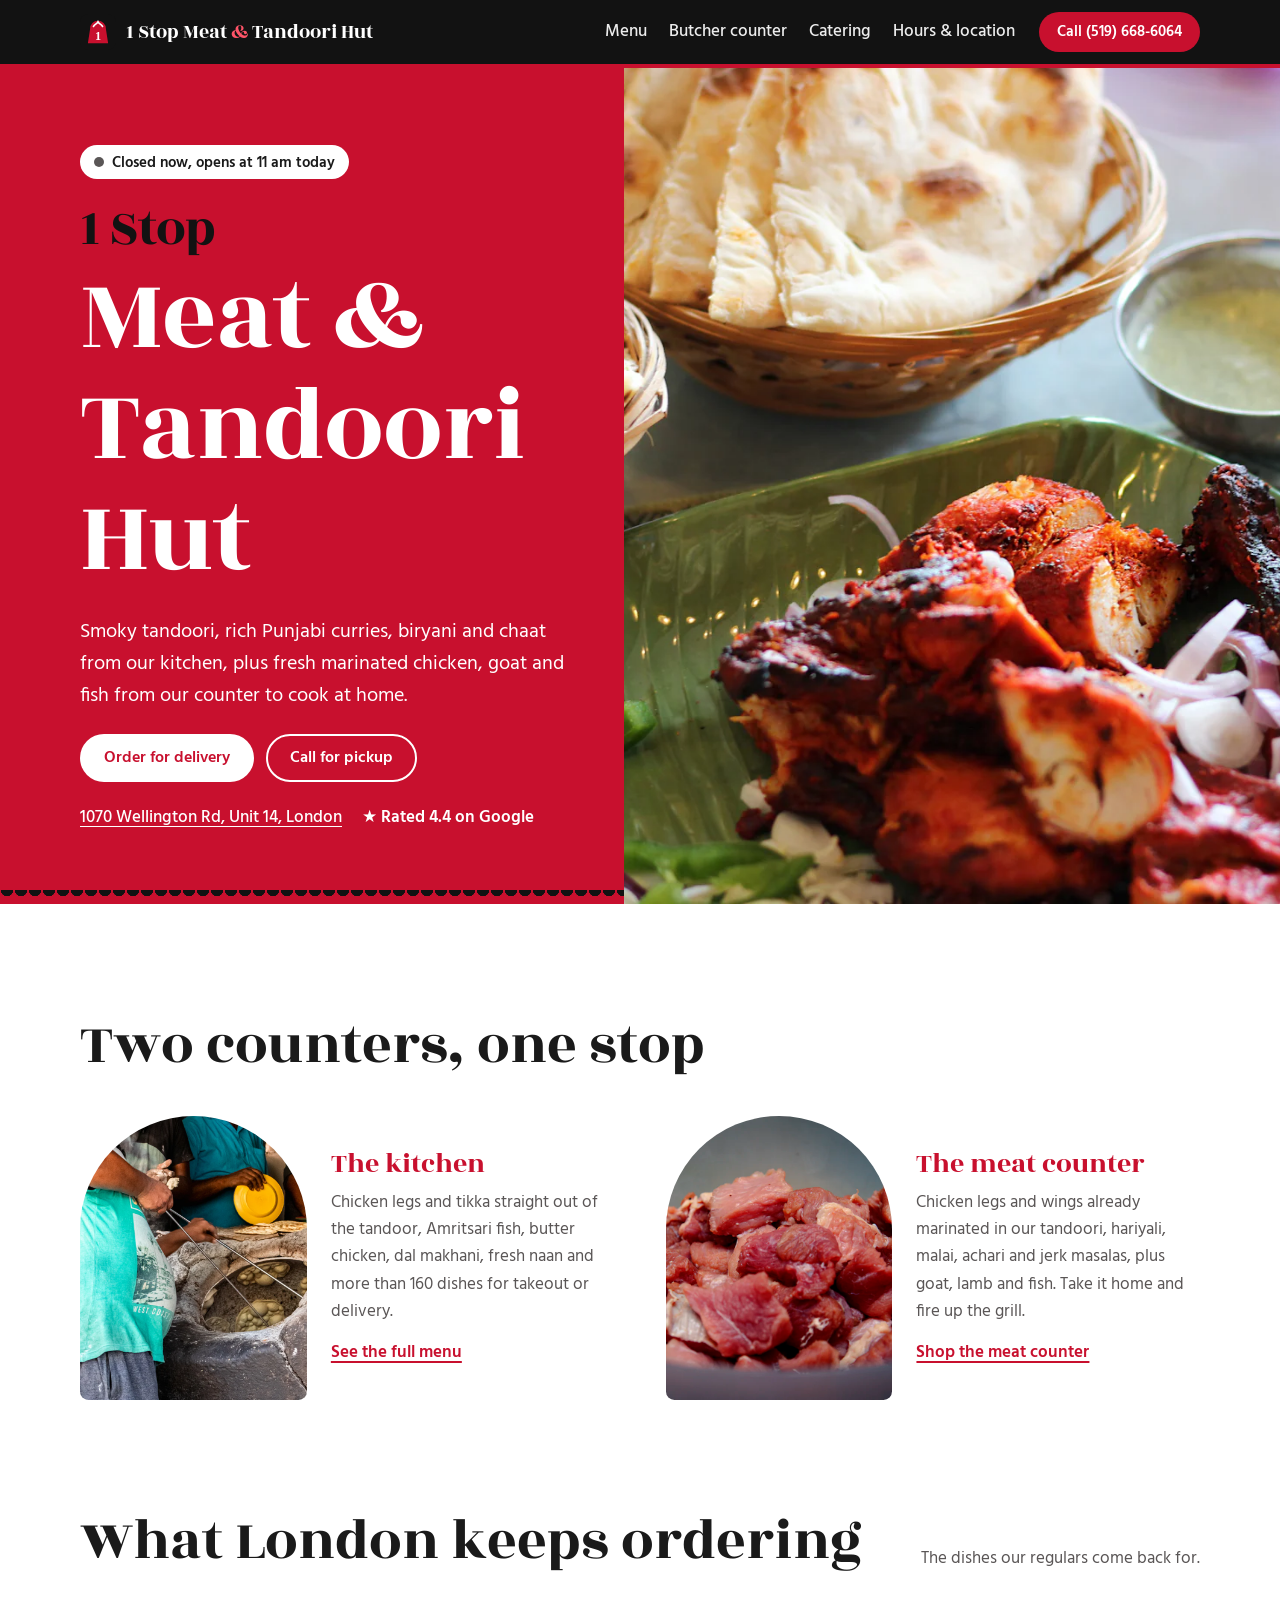
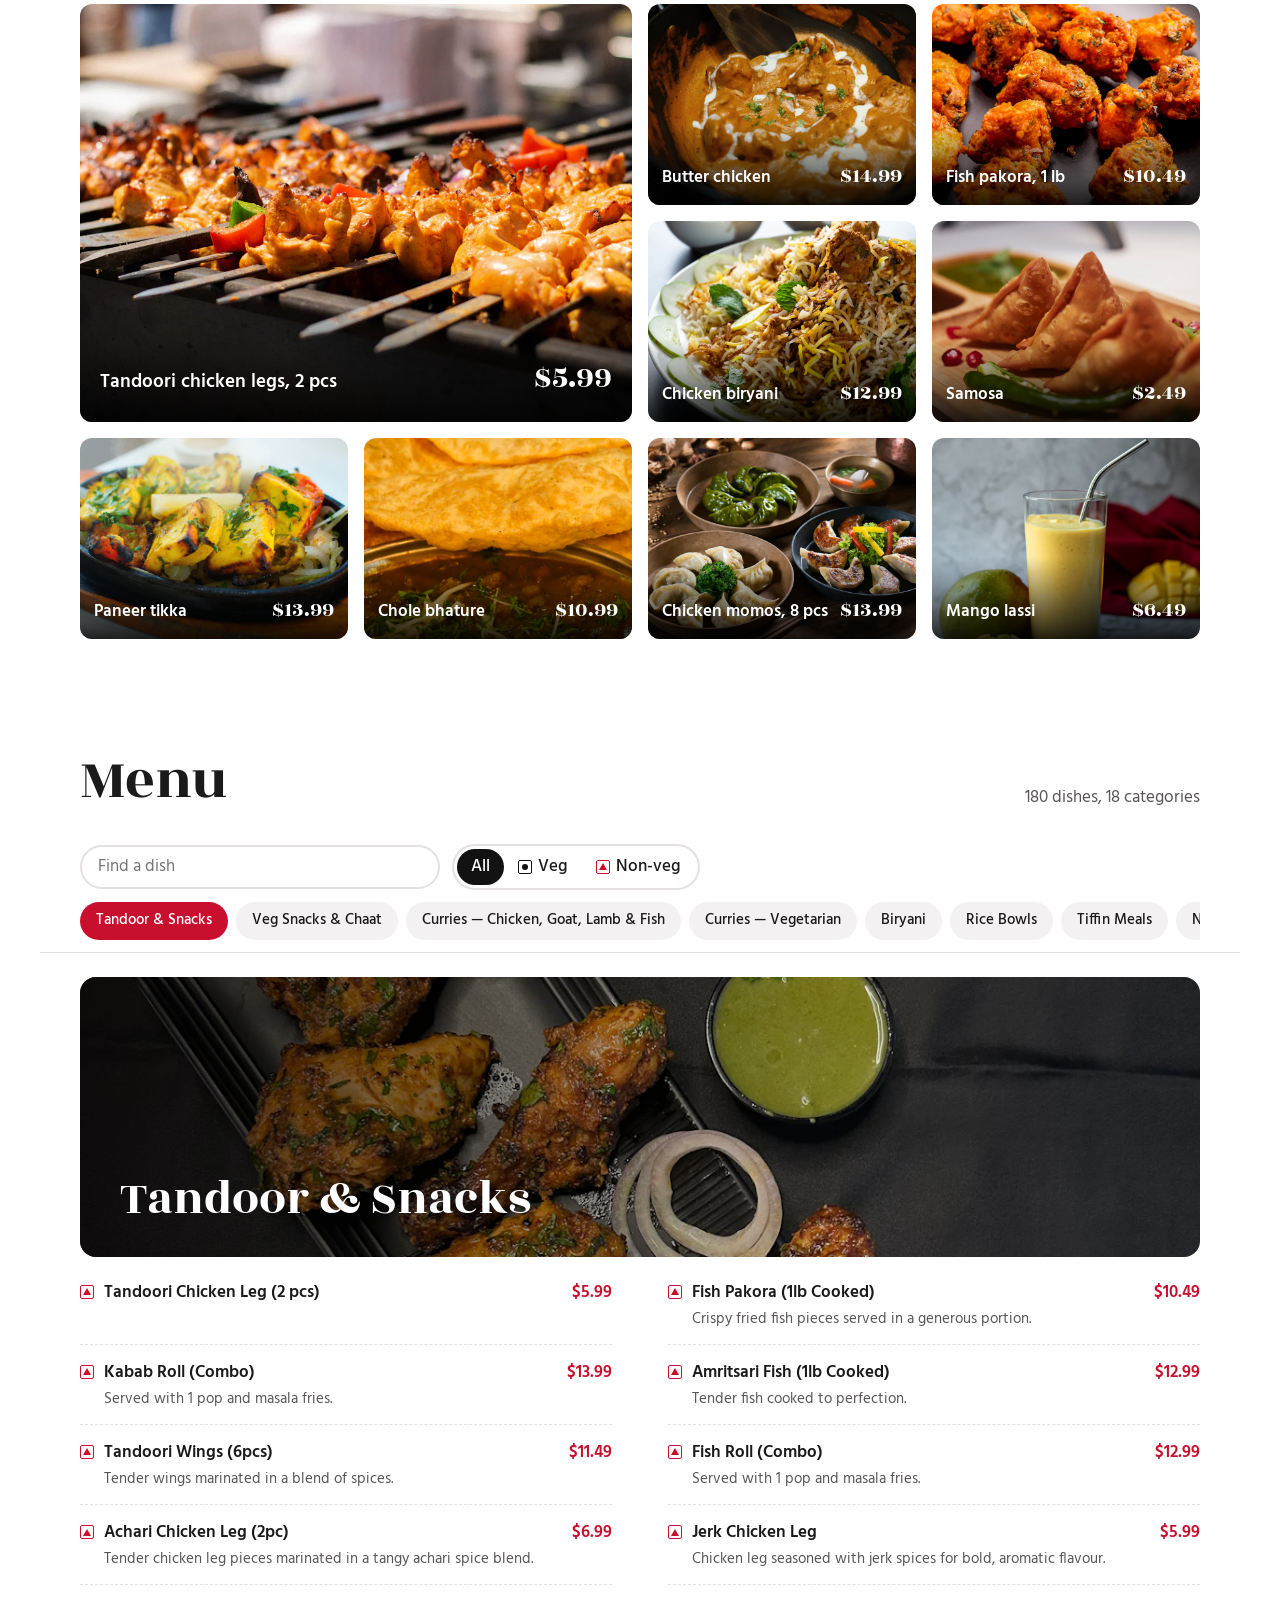
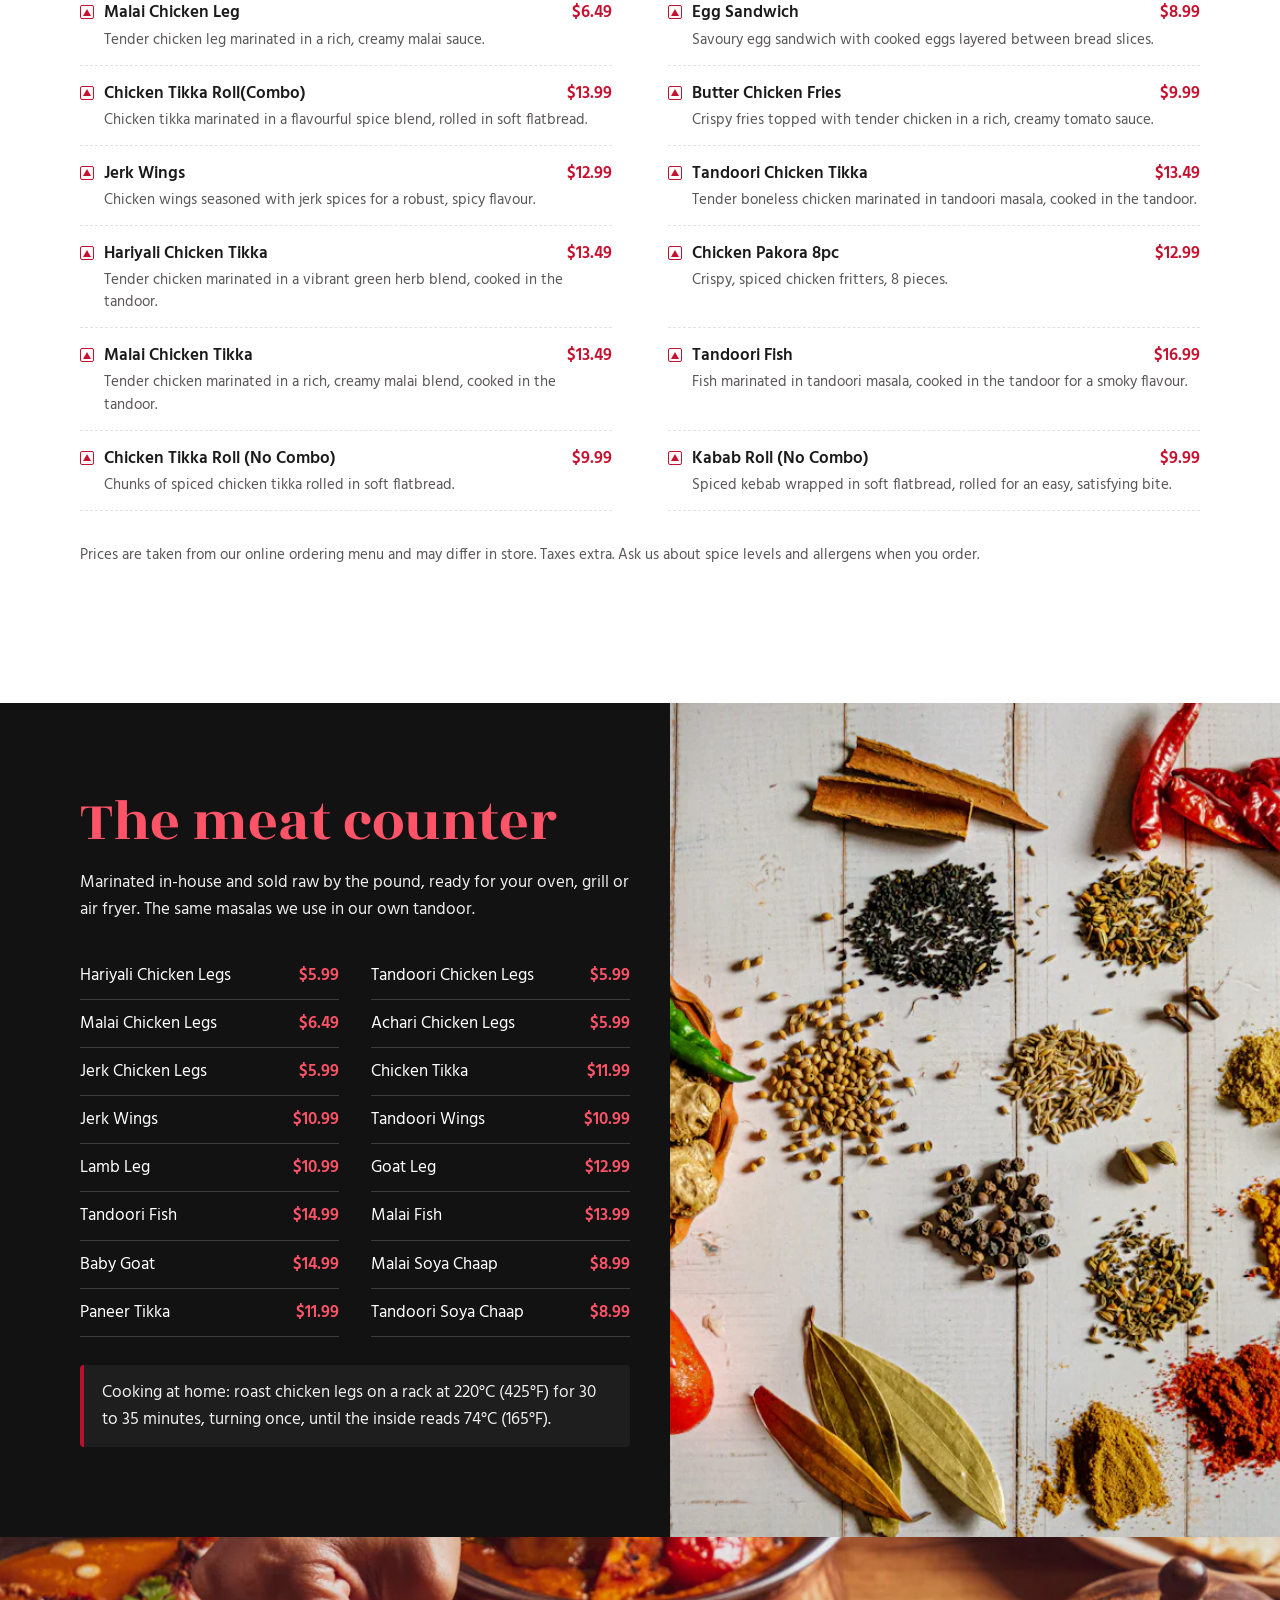
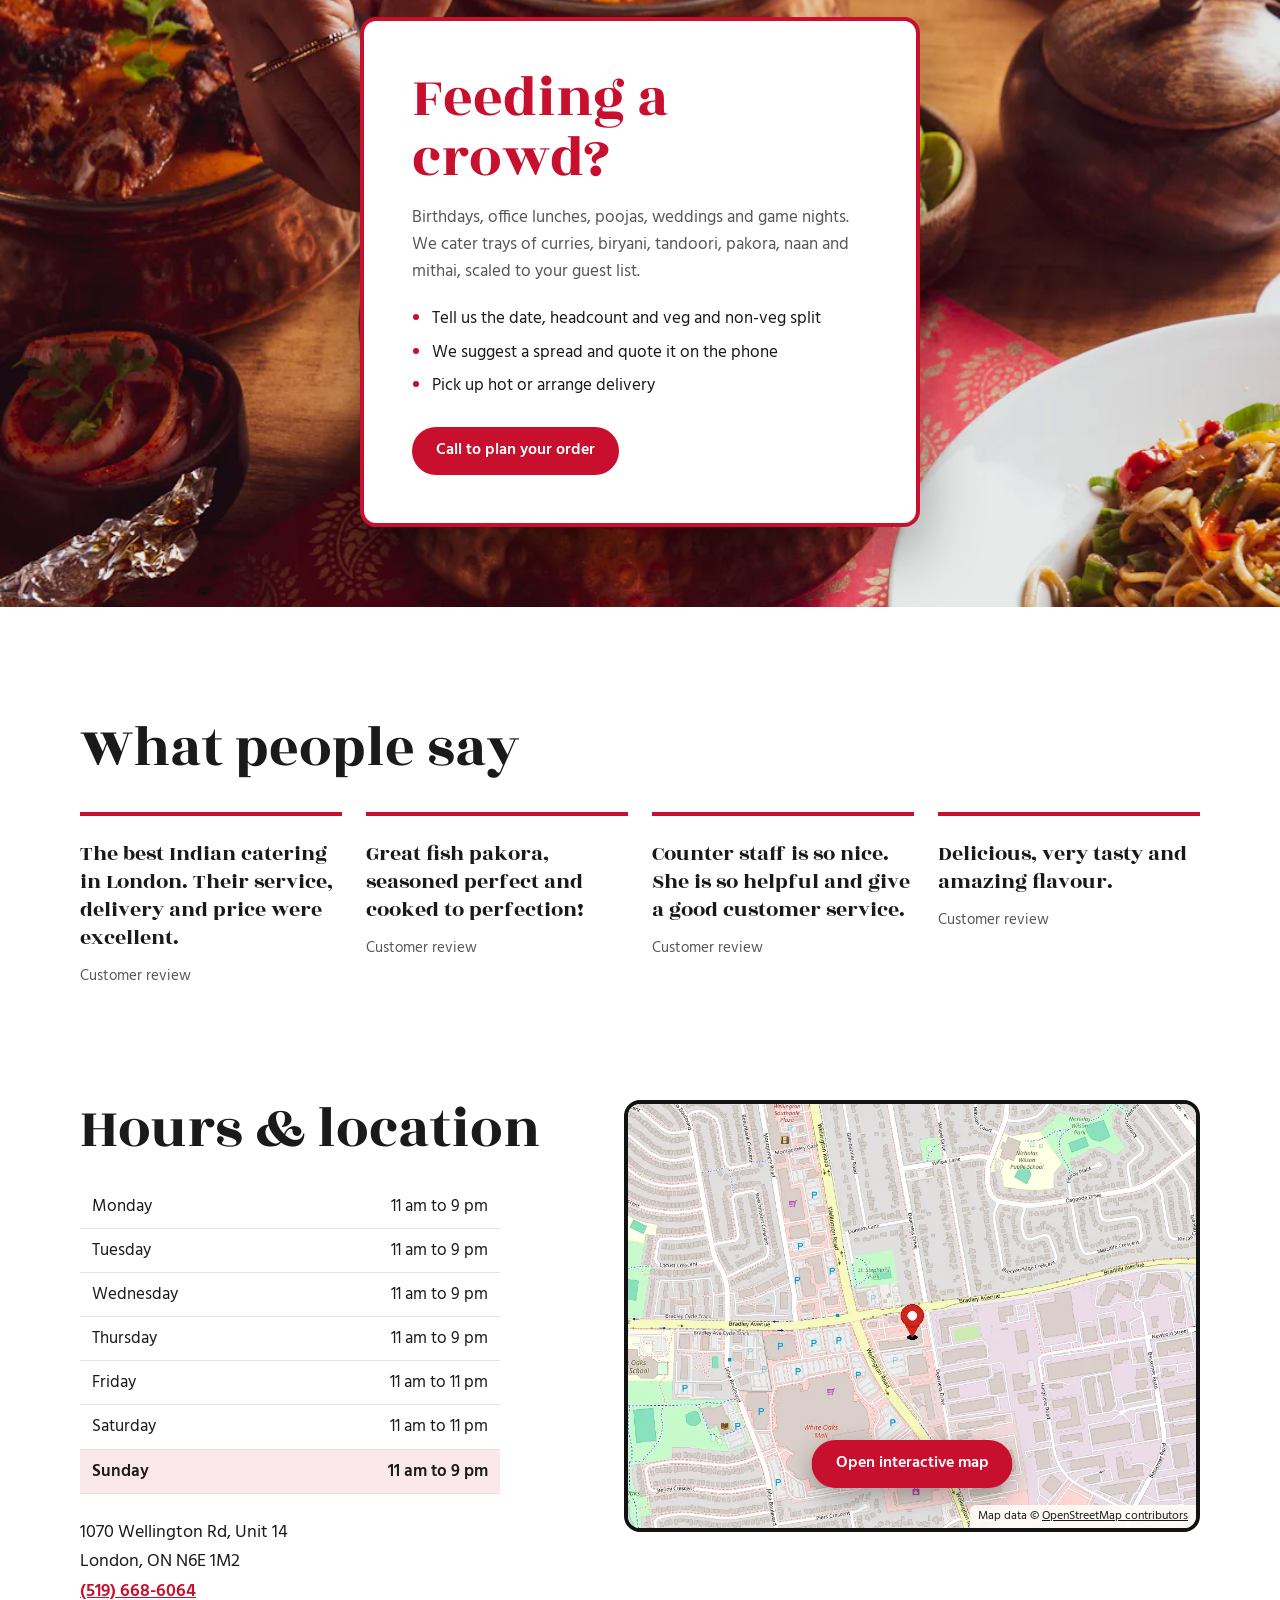
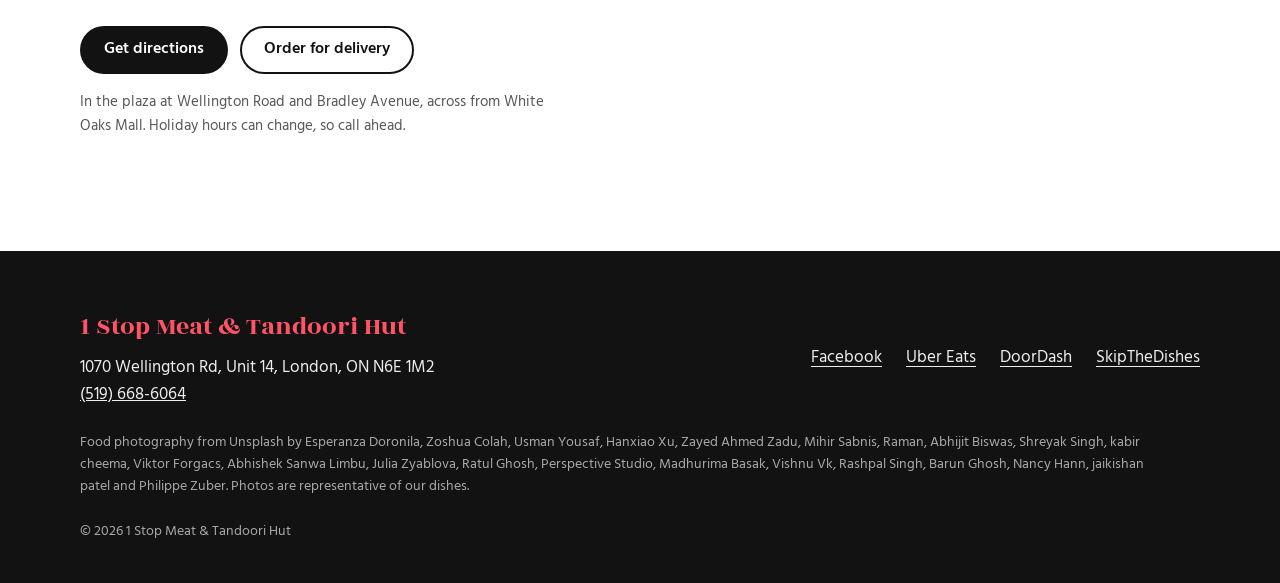
==== index.html @ 7f5b0e39 "Show only chicken and mutton at the meat counter, never beef steaks The meat-counter photo and the g" ====
<!doctype html>
<html lang="en-CA">
<head>
<meta charset="utf-8">
<meta name="viewport" content="width=device-width, initial-scale=1">
<title>1 Stop Meat &amp; Tandoori Hut | Tandoori, Curries &amp; Marinated Meats in London, ON</title>
<meta name="description" content="Punjabi tandoori, curries, biryani, chaat and fresh marinated meats on Wellington Road in London, Ontario. Takeout, delivery and catering. Call (519) 668-6064.">
<meta name="theme-color" content="#121212">
<link rel="canonical" href="https://hardeepsk.github.io/1-stop-meat-tandoori-hut/">
<link rel="icon" href="favicon.svg" type="image/svg+xml">
<meta property="og:type" content="restaurant">
<meta property="og:title" content="1 Stop Meat &amp; Tandoori Hut">
<meta property="og:description" content="Tandoori, curries, biryani and fresh marinated meats. 1070 Wellington Rd, London, ON.">
<meta property="og:image" content="https://hardeepsk.github.io/1-stop-meat-tandoori-hut/img/og.jpg">
<meta property="og:url" content="https://hardeepsk.github.io/1-stop-meat-tandoori-hut/">
<meta property="og:locale" content="en_CA">
<meta name="twitter:card" content="summary_large_image">
<link rel="preconnect" href="https://fonts.googleapis.com">
<link rel="preconnect" href="https://fonts.gstatic.com" crossorigin>
<link href="https://fonts.googleapis.com/css2?family=Hind:wght@400;500;600;700&family=Rozha+One&display=swap" rel="stylesheet">
<link rel="preload" as="image" href="img/hero.webp" fetchpriority="high">
<link rel="stylesheet" href="styles.css">
<script type="application/ld+json">
{
  "@context": "https://schema.org",
  "@type": "Restaurant",
  "name": "1 Stop Meat & Tandoori Hut",
  "url": "https://hardeepsk.github.io/1-stop-meat-tandoori-hut/",
  "image": "https://hardeepsk.github.io/1-stop-meat-tandoori-hut/img/og.jpg",
  "telephone": "+1-519-668-6064",
  "priceRange": "$",
  "servesCuisine": ["Indian", "Punjabi", "Tandoori", "Indo-Chinese"],
  "hasMenu": "https://hardeepsk.github.io/1-stop-meat-tandoori-hut/#menu",
  "acceptsReservations": false,
  "address": {
    "@type": "PostalAddress",
    "streetAddress": "1070 Wellington Rd, Unit 14",
    "addressLocality": "London",
    "addressRegion": "ON",
    "postalCode": "N6E 1M2",
    "addressCountry": "CA"
  },
  "geo": { "@type": "GeoCoordinates", "latitude": 42.933888, "longitude": -81.2213374 },
  "openingHoursSpecification": [
    { "@type": "OpeningHoursSpecification", "dayOfWeek": ["Sunday", "Monday", "Tuesday", "Wednesday", "Thursday"], "opens": "11:00", "closes": "21:00" },
    { "@type": "OpeningHoursSpecification", "dayOfWeek": ["Friday", "Saturday"], "opens": "11:00", "closes": "23:00" }
  ],
  "sameAs": [
    "https://www.facebook.com/1stopmeatandtandoorihut/",
    "https://www.ubereats.com/ca/store/1-stop-meat-&-tandoori-hut/xAO4igT_UYuKqNkeJCR69Q",
    "https://www.doordash.com/store/1-stop-meat-&-tandoori-hut-london-24953357/",
    "https://www.skipthedishes.com/stop-meat-tandoori-hut"
  ]
}
</script>
</head>
<body>
<a class="skip" href="#main">Skip to content</a>

<header class="topbar">
  <div class="topbar-inner">
    <a class="brand" href="#top">
      <img src="favicon.svg" alt="" width="36" height="36">
      <span>1 Stop Meat <span class="amp">&amp;</span> Tandoori Hut</span>
    </a>
    <button class="nav-toggle" type="button" aria-expanded="false" aria-controls="site-nav" data-nav-toggle>
      <span class="visually-hidden">Open site navigation</span>
      <span class="nav-toggle-bars" aria-hidden="true"></span>
    </button>
    <nav class="nav" id="site-nav" aria-label="Main">
      <a href="#menu">Menu</a>
      <a href="#butcher">Butcher counter</a>
      <a href="#catering">Catering</a>
      <a href="#visit">Hours &amp; location</a>
    </nav>
    <a class="btn btn-call topbar-call" href="tel:+15196686064">Call (519) 668-6064</a>
  </div>
</header>

<main id="main">
  <section class="hero" id="top">
    <div class="hero-sign">
      <p class="status" data-status aria-live="polite">Checking today's hours</p>
      <h1>
        <span class="h1-line h1-small">1 Stop</span>
        <span class="h1-line">Meat &amp;</span>
        <span class="h1-line">Tandoori Hut</span>
      </h1>
      <p class="lede">Smoky tandoori, rich Punjabi curries, biryani and chaat from our kitchen, plus fresh marinated chicken, goat and fish from our counter to cook at home.</p>
      <div class="hero-actions">
        <button class="btn btn-light" type="button" data-order>Order for delivery</button>
        <a class="btn btn-ghost" href="tel:+15196686064">Call for pickup</a>
      </div>
      <p class="hero-meta">
        <a href="https://www.google.com/maps/dir/?api=1&amp;destination=1070+Wellington+Rd+London+ON+N6E+1M2" target="_blank" rel="noopener">1070 Wellington Rd, Unit 14, London</a>
        <span class="rating"><span aria-hidden="true">★</span> Rated 4.4 on Google</span>
      </p>
    </div>
    <figure class="hero-photo">
      <img src="img/hero.webp" alt="Tandoori chicken on a banana leaf with naan, chutneys and onions" width="1600" height="960" fetchpriority="high">
    </figure>
  </section>

  <section class="two-counters" aria-labelledby="two-title">
    <h2 id="two-title">Two counters, one stop</h2>
    <div class="counters">
      <article class="counter">
        <img src="img/tandoor.webp" alt="A cook pulling fresh naan from a clay tandoor" width="760" height="940" loading="lazy">
        <div>
          <h3>The kitchen</h3>
          <p>Chicken legs and tikka straight out of the tandoor, Amritsari fish, butter chicken, dal makhani, fresh naan and more than 160 dishes for takeout or delivery.</p>
          <a class="text-link" href="#menu">See the full menu</a>
        </div>
      </article>
      <article class="counter">
        <img src="img/butcher.webp" alt="A bowl of fresh raw mutton, cut into curry pieces" width="1100" height="760" loading="lazy">
        <div>
          <h3>The meat counter</h3>
          <p>Chicken legs and wings already marinated in our tandoori, hariyali, malai, achari and jerk masalas, plus goat, lamb and fish. Take it home and fire up the grill.</p>
          <a class="text-link" href="#butcher">Shop the meat counter</a>
        </div>
      </article>
    </div>
  </section>

  <section class="favourites" aria-labelledby="fav-title">
    <div class="section-head">
      <h2 id="fav-title">What London keeps ordering</h2>
      <p>The dishes our regulars come back for.</p>
    </div>
    <div class="fav-grid">
      <figure class="fav fav-wide">
        <img src="img/skewers.webp" alt="Chicken tikka skewers over the grill" width="1200" height="700" loading="lazy">
        <figcaption><span>Tandoori chicken legs, 2 pcs</span><b>$5.99</b></figcaption>
      </figure>
      <figure class="fav">
        <img src="img/butter-chicken.webp" alt="Butter chicken in a creamy tomato sauce" width="800" height="600" loading="lazy">
        <figcaption><span>Butter chicken</span><b>$14.99</b></figcaption>
      </figure>
      <figure class="fav">
        <img src="img/pakora.webp" alt="Golden fried pakora" width="800" height="600" loading="lazy">
        <figcaption><span>Fish pakora, 1 lb</span><b>$10.49</b></figcaption>
      </figure>
      <figure class="fav">
        <img src="img/biryani.webp" alt="Chicken biryani with mint and cucumber" width="800" height="600" loading="lazy">
        <figcaption><span>Chicken biryani</span><b>$12.99</b></figcaption>
      </figure>
      <figure class="fav">
        <img src="img/samosa.webp" alt="Three golden samosas with green chili" width="800" height="600" loading="lazy">
        <figcaption><span>Samosa</span><b>$2.49</b></figcaption>
      </figure>
      <figure class="fav">
        <img src="img/paneer.webp" alt="Sizzling paneer tikka with peppers and onions" width="800" height="600" loading="lazy">
        <figcaption><span>Paneer tikka</span><b>$13.99</b></figcaption>
      </figure>
      <figure class="fav">
        <img src="img/chole.webp" alt="Chole with puffed bhature" width="800" height="600" loading="lazy">
        <figcaption><span>Chole bhature</span><b>$10.99</b></figcaption>
      </figure>
      <figure class="fav">
        <img src="img/momos.webp" alt="Plates of steamed and fried momos" width="800" height="600" loading="lazy">
        <figcaption><span>Chicken momos, 8 pcs</span><b>$13.99</b></figcaption>
      </figure>
      <figure class="fav">
        <img src="img/lassi.webp" alt="Mango lassi in a tall glass beside a fresh mango" width="800" height="600" loading="lazy">
        <figcaption><span>Mango lassi</span><b>$6.49</b></figcaption>
      </figure>
    </div>
  </section>

  <section class="menu" id="menu" aria-labelledby="menu-title">
    <div class="section-head">
      <h2 id="menu-title">Menu</h2>
      <p class="menu-count" data-count aria-live="polite"></p>
    </div>
    <div class="menu-head" data-menu-head>
      <div class="menu-tools">
        <label class="search">
          <span class="visually-hidden">Search the menu</span>
          <input type="search" placeholder="Find a dish" data-search autocomplete="off" enterkeyhint="search">
        </label>
        <div class="diet" role="radiogroup" aria-label="Filter by diet">
          <button type="button" role="radio" aria-checked="true" data-diet="all">All</button>
          <button type="button" role="radio" aria-checked="false" data-diet="veg"><i class="mark mark-veg" aria-hidden="true"></i>Veg</button>
          <button type="button" role="radio" aria-checked="false" data-diet="nonveg"><i class="mark mark-nonveg" aria-hidden="true"></i>Non-veg</button>
        </div>
      </div>
      <div class="chips" role="tablist" aria-label="Menu categories" data-chips></div>
    </div>
    <div class="menu-body" data-menu>
      <p class="menu-loading">Loading the menu</p>
    </div>
    <noscript><p class="menu-loading">Turn on JavaScript to browse the full menu, or call (519) 668-6064.</p></noscript>
    <p class="menu-note">Prices are taken from our online ordering menu and may differ in store. Taxes extra. Ask us about spice levels and allergens when you order.</p>
  </section>

  <section class="butcher" id="butcher" aria-labelledby="butcher-title">
    <div class="butcher-copy">
      <h2 id="butcher-title">The meat counter</h2>
      <p>Marinated in-house and sold raw by the pound, ready for your oven, grill or air fryer. The same masalas we use in our own tandoor.</p>
      <ul class="butcher-list" data-butcher></ul>
      <p class="butcher-tip">Cooking at home: roast chicken legs on a rack at 220°C (425°F) for 30 to 35 minutes, turning once, until the inside reads 74°C (165°F).</p>
    </div>
    <figure class="butcher-photo">
      <img src="img/spices.webp" alt="Whole and ground spices with garlic, ginger and chilies" width="1100" height="760" loading="lazy">
    </figure>
  </section>

  <section class="catering" id="catering" aria-labelledby="cater-title">
    <img class="catering-bg" src="img/spread.webp" alt="" width="1100" height="760" loading="lazy">
    <div class="catering-card">
      <h2 id="cater-title">Feeding a crowd?</h2>
      <p>Birthdays, office lunches, poojas, weddings and game nights. We cater trays of curries, biryani, tandoori, pakora, naan and mithai, scaled to your guest list.</p>
      <ul>
        <li>Tell us the date, headcount and veg and non-veg split</li>
        <li>We suggest a spread and quote it on the phone</li>
        <li>Pick up hot or arrange delivery</li>
      </ul>
      <a class="btn btn-red" href="tel:+15196686064">Call to plan your order</a>
    </div>
  </section>

  <section class="reviews" aria-labelledby="reviews-title">
    <h2 id="reviews-title">What people say</h2>
    <div class="quotes">
      <blockquote>
        <p>The best Indian catering in London. Their service, delivery and price were excellent.</p>
        <cite>Customer review</cite>
      </blockquote>
      <blockquote>
        <p>Great fish pakora, seasoned perfect and cooked to perfection!</p>
        <cite>Customer review</cite>
      </blockquote>
      <blockquote>
        <p>Counter staff is so nice. She is so helpful and give a good customer service.</p>
        <cite>Customer review</cite>
      </blockquote>
      <blockquote>
        <p>Delicious, very tasty and amazing flavour.</p>
        <cite>Customer review</cite>
      </blockquote>
    </div>
  </section>

  <section class="visit" id="visit" aria-labelledby="visit-title">
    <div class="visit-info">
      <h2 id="visit-title">Hours &amp; location</h2>
      <table class="hours" aria-label="Opening hours">
        <tbody data-hours>
          <tr data-day="1"><th scope="row">Monday</th><td>11 am to 9 pm</td></tr>
          <tr data-day="2"><th scope="row">Tuesday</th><td>11 am to 9 pm</td></tr>
          <tr data-day="3"><th scope="row">Wednesday</th><td>11 am to 9 pm</td></tr>
          <tr data-day="4"><th scope="row">Thursday</th><td>11 am to 9 pm</td></tr>
          <tr data-day="5"><th scope="row">Friday</th><td>11 am to 11 pm</td></tr>
          <tr data-day="6"><th scope="row">Saturday</th><td>11 am to 11 pm</td></tr>
          <tr data-day="0"><th scope="row">Sunday</th><td>11 am to 9 pm</td></tr>
        </tbody>
      </table>
      <address>
        1070 Wellington Rd, Unit 14<br>
        London, ON N6E 1M2<br>
        <a href="tel:+15196686064">(519) 668-6064</a>
      </address>
      <div class="visit-actions">
        <a class="btn btn-dark" href="https://www.google.com/maps/dir/?api=1&amp;destination=1070+Wellington+Rd+London+ON+N6E+1M2" target="_blank" rel="noopener">Get directions</a>
        <button class="btn btn-ghost-dark" type="button" data-order>Order for delivery</button>
      </div>
      <p class="visit-note">In the plaza at Wellington Road and Bradley Avenue, across from White Oaks Mall. Holiday hours can change, so call ahead.</p>
    </div>
    <figure class="map" data-map>
      <img src="img/map.webp" alt="Street map with a pin on 1070 Wellington Rd at Bradley Avenue, across from White Oaks Mall" width="1000" height="750" loading="lazy">
      <button class="btn btn-red map-load" type="button" data-map-load>Open interactive map</button>
      <figcaption>Map data &copy; <a href="https://www.openstreetmap.org/copyright" target="_blank" rel="noopener">OpenStreetMap contributors</a></figcaption>
    </figure>
  </section>
</main>

<footer class="footer">
  <div class="footer-inner">
    <div>
      <p class="footer-name">1 Stop Meat &amp; Tandoori Hut</p>
      <p>1070 Wellington Rd, Unit 14, London, ON N6E 1M2<br><a href="tel:+15196686064">(519) 668-6064</a></p>
    </div>
    <ul class="footer-links">
      <li><a href="https://www.facebook.com/1stopmeatandtandoorihut/" target="_blank" rel="noopener">Facebook</a></li>
      <li><a href="https://www.ubereats.com/ca/store/1-stop-meat-&amp;-tandoori-hut/xAO4igT_UYuKqNkeJCR69Q" target="_blank" rel="noopener">Uber Eats</a></li>
      <li><a href="https://www.doordash.com/store/1-stop-meat-&amp;-tandoori-hut-london-24953357/" target="_blank" rel="noopener">DoorDash</a></li>
      <li><a href="https://www.skipthedishes.com/stop-meat-tandoori-hut" target="_blank" rel="noopener">SkipTheDishes</a></li>
    </ul>
    <p class="credits">Food photography from Unsplash by Esperanza Doronila, Zoshua Colah, Usman Yousaf, Hanxiao Xu, Zayed Ahmed Zadu, Mihir Sabnis, Raman, Abhijit Biswas, Shreyak Singh, kabir cheema, Viktor Forgacs, Abhishek Sanwa Limbu, Julia Zyablova, Ratul Ghosh, Perspective Studio, Madhurima Basak, Vishnu Vk, Rashpal Singh, Barun Ghosh, Nancy Hann, jaikishan patel and Philippe Zuber. Photos are representative of our dishes.</p>
    <p class="copy">&copy; <span data-year>2026</span> 1 Stop Meat &amp; Tandoori Hut</p>
  </div>
</footer>

<nav class="actionbar" aria-label="Quick actions">
  <a href="tel:+15196686064">Call</a>
  <button type="button" data-order>Order</button>
  <a href="https://www.google.com/maps/dir/?api=1&amp;destination=1070+Wellington+Rd+London+ON+N6E+1M2" target="_blank" rel="noopener">Directions</a>
</nav>

<dialog class="order" data-order-dialog aria-labelledby="order-title">
  <form method="dialog">
    <h2 id="order-title">Order for delivery</h2>
    <p>Pick your app. For pickup, call us and we'll have it ready.</p>
    <div class="order-links">
      <a href="https://www.ubereats.com/ca/store/1-stop-meat-&amp;-tandoori-hut/xAO4igT_UYuKqNkeJCR69Q" target="_blank" rel="noopener">Uber Eats</a>
      <a href="https://www.doordash.com/store/1-stop-meat-&amp;-tandoori-hut-london-24953357/" target="_blank" rel="noopener">DoorDash</a>
      <a href="https://www.skipthedishes.com/stop-meat-tandoori-hut" target="_blank" rel="noopener">SkipTheDishes</a>
      <a class="order-call" href="tel:+15196686064">Call for pickup (519) 668-6064</a>
    </div>
    <button class="order-close" value="close" aria-label="Close">Close</button>
  </form>
</dialog>

<script src="app.js" defer></script>
</body>
</html>
---- styles.css ----
:root {
  --red: #C8102E;
  --red-deep: #9B0C23;
  --red-soft: #FBE8EB;
  --red-bright: #FF5468;
  --black: #121212;
  --ink: #1A1A1A;
  --ink-soft: #5A5656;
  --paper: #FFFFFF;
  --gray-soft: #F3F1F1;
  --line: #E5E1E1;
  --display: "Rozha One", Georgia, serif;
  --body: "Hind", system-ui, -apple-system, "Segoe UI", sans-serif;
  --wrap: 1200px;
  --gutter: clamp(16px, 4vw, 40px);
  --topbar-h: 64px;
}

*, *::before, *::after { box-sizing: border-box; }
html { scroll-behavior: smooth; scroll-padding-top: calc(var(--topbar-h) + 12px); -webkit-text-size-adjust: 100%; }
body {
  margin: 0;
  background: var(--paper);
  color: var(--ink);
  font-family: var(--body);
  font-size: 1.0625rem;
  line-height: 1.6;
  overflow-x: hidden;
}
img { display: block; max-width: 100%; height: auto; }
a { color: inherit; }
h1, h2, h3 { font-family: var(--display); font-weight: 400; line-height: 1.05; margin: 0; }
h2 { font-size: clamp(2.2rem, 5vw, 3.6rem); }
h3 { font-size: 1.75rem; }
p { margin: 0; }
button { font: inherit; color: inherit; }

:focus-visible { outline: 3px solid var(--red); outline-offset: 3px; border-radius: 4px; }

.skip {
  position: absolute; left: 12px; top: -60px; z-index: 100;
  background: var(--ink); color: #fff; padding: 10px 16px; border-radius: 6px; text-decoration: none;
}
.skip:focus { top: 12px; }
.visually-hidden { position: absolute; width: 1px; height: 1px; overflow: hidden; clip: rect(0 0 0 0); white-space: nowrap; }

.btn {
  display: inline-flex; align-items: center; justify-content: center; gap: 8px;
  min-height: 48px; padding: 0 22px; border-radius: 999px; border: 2px solid transparent;
  font-weight: 600; font-size: 1rem; text-decoration: none; cursor: pointer;
  transition: background-color .15s, color .15s, border-color .15s;
}
.btn-red { background: var(--red); color: #fff; }
.btn-red:hover { background: var(--red-deep); }
.btn-dark { background: var(--black); color: #fff; }
.btn-dark:hover { background: var(--red); }
.btn-light { background: #fff; color: var(--red); }
.btn-light:hover { background: var(--black); color: #fff; }
.btn-ghost { border-color: #fff; color: #fff; background: transparent; }
.btn-ghost:hover { background: #fff; color: var(--red); }
.btn-ghost-dark { border-color: var(--black); color: var(--black); background: transparent; }
.btn-ghost-dark:hover { background: var(--black); color: #fff; }
.btn-call { background: var(--red); color: #fff; min-height: 40px; padding: 0 16px; font-size: .95rem; }
.btn-call:hover { background: #fff; color: var(--red); }

.text-link { font-weight: 600; color: var(--red); text-decoration-thickness: 2px; text-underline-offset: 4px; }
.text-link:hover { color: var(--black); }

.topbar {
  position: sticky; top: 0; z-index: 40;
  background: var(--black); color: #fff;
  border-bottom: 4px solid var(--red);
}
.topbar-inner {
  max-width: var(--wrap); margin: 0 auto; padding: 0 var(--gutter);
  height: var(--topbar-h); display: flex; align-items: center; gap: 24px;
}
.brand { display: flex; align-items: center; gap: 10px; text-decoration: none; font-family: var(--display); font-size: 1.25rem; line-height: 1; white-space: nowrap; }
.brand img { border-radius: 8px; }
.brand .amp { color: var(--red-bright); }
.nav { display: flex; gap: 22px; margin-left: auto; }
.nav-toggle { display: none; order: 3; width: 44px; height: 44px; margin-left: 8px; border: 0; border-radius: 10px; background: transparent; color: #fff; cursor: pointer; place-items: center; }
.nav-toggle:hover { background: rgba(255, 255, 255, .12); }
.nav-toggle-bars, .nav-toggle-bars::before, .nav-toggle-bars::after { display: block; width: 22px; height: 2px; background: currentColor; border-radius: 2px; position: relative; transition: transform .2s, background-color .2s; }
.nav-toggle-bars::before, .nav-toggle-bars::after { content: ""; position: absolute; left: 0; }
.nav-toggle-bars::before { top: -7px; }
.nav-toggle-bars::after { top: 7px; }
.nav-toggle[aria-expanded="true"] .nav-toggle-bars { background: transparent; }
.nav-toggle[aria-expanded="true"] .nav-toggle-bars::before { transform: translateY(7px) rotate(45deg); }
.nav-toggle[aria-expanded="true"] .nav-toggle-bars::after { transform: translateY(-7px) rotate(-45deg); }
.nav a { text-decoration: none; font-weight: 500; opacity: .92; }
.nav a:hover { opacity: 1; text-decoration: underline; text-underline-offset: 6px; text-decoration-color: var(--red-bright); text-decoration-thickness: 2px; }

.hero {
  display: grid; grid-template-columns: minmax(0, 1fr) minmax(0, 1.05fr);
  background: var(--red);
  min-height: min(760px, calc(100svh - var(--topbar-h)));
}
.hero-sign {
  position: relative;
  padding: clamp(40px, 6vw, 80px) var(--gutter) clamp(40px, 6vw, 72px) max(var(--gutter), calc((100vw - var(--wrap)) / 2 + var(--gutter)));
  display: flex; flex-direction: column; justify-content: center; gap: 22px;
}
.hero-sign::after {
  content: ""; position: absolute; left: 0; right: 0; bottom: 0; height: 14px;
  background:
    radial-gradient(circle at 7px 0, var(--black) 6px, transparent 6.5px) 0 0 / 14px 14px repeat-x;
}
.hero h1 { font-size: clamp(3.2rem, 8.4vw, 6.6rem); color: #fff; letter-spacing: -.01em; }
.h1-line { display: block; }
.h1-small { font-size: .5em; color: var(--black); margin-bottom: .1em; }
.lede { font-size: clamp(1.1rem, 1.6vw, 1.25rem); max-width: 34em; color: #fff; }
.hero-actions { display: flex; flex-wrap: wrap; gap: 12px; }
.hero-meta { display: flex; flex-wrap: wrap; gap: 8px 20px; font-weight: 500; color: #fff; }
.hero-meta a { text-underline-offset: 4px; }
.rating { font-weight: 600; }
.status {
  align-self: flex-start; display: inline-flex; align-items: center; gap: 8px;
  background: var(--paper); color: var(--ink); padding: 6px 14px 4px; border-radius: 999px; font-weight: 600; font-size: .95rem;
}
.status::before { content: ""; width: 10px; height: 10px; border-radius: 50%; background: var(--ink-soft); margin-top: -2px; }
.status.is-open::before { background: var(--red); box-shadow: 0 0 0 3px var(--red-soft); }
.status.is-closed::before { background: var(--ink-soft); }
.hero-photo { margin: 0; position: relative; min-height: 320px; }
.hero-photo img { position: absolute; inset: 0; width: 100%; height: 100%; object-fit: cover; }

.two-counters, .favourites, .menu, .reviews { max-width: var(--wrap); margin: 0 auto; padding: clamp(64px, 9vw, 112px) var(--gutter) 0; }
.two-counters h2 { max-width: 12em; }
.counters { display: grid; grid-template-columns: 1fr 1fr; gap: clamp(24px, 4vw, 56px); margin-top: 40px; }
.counter { display: grid; grid-template-columns: minmax(0, .8fr) minmax(0, 1fr); gap: 24px; align-items: center; }
.counter img { width: 100%; aspect-ratio: 4 / 5; object-fit: cover; border-radius: 160px 160px 12px 12px; }
.counter h3 { color: var(--red); margin-bottom: 10px; }
.counter p { color: var(--ink-soft); margin-bottom: 14px; }

.section-head { display: flex; flex-wrap: wrap; align-items: end; justify-content: space-between; gap: 8px 24px; margin-bottom: 32px; }
.section-head p { color: var(--ink-soft); }
.fav-grid { display: grid; grid-template-columns: repeat(4, minmax(0, 1fr)); gap: 16px; }
.fav { margin: 0; position: relative; overflow: hidden; border-radius: 12px; background: var(--ink); }
.fav img { width: 100%; height: 100%; aspect-ratio: 4 / 3; object-fit: cover; }
.fav-wide { grid-column: span 2; grid-row: span 2; }
.fav-wide img { aspect-ratio: auto; }
.fav figcaption {
  position: absolute; left: 0; right: 0; bottom: 0;
  display: flex; justify-content: space-between; align-items: baseline; gap: 12px;
  padding: 36px 14px 12px; color: #fff; font-weight: 600;
  background: linear-gradient(to top, rgba(0, 0, 0, .85), transparent);
}
.fav figcaption b { font-family: var(--display); font-weight: 400; font-size: 1.35rem; color: #fff; }
.fav-wide figcaption { font-size: 1.2rem; padding: 48px 20px 18px; }
.fav-wide figcaption b { font-size: 2rem; }

.menu { padding-bottom: 24px; }
.menu .section-head { margin-bottom: 20px; }
.menu-count { color: var(--ink-soft); }
.menu-head {
  position: sticky; top: var(--topbar-h); z-index: 20;
  background: var(--paper);
  margin: 0 calc(var(--gutter) * -1); padding: 12px var(--gutter) 0;
  border-bottom: 1px solid var(--line);
}
.menu-tools { display: flex; flex-wrap: wrap; gap: 12px; align-items: center; }
.search { display: block; width: min(360px, 100%); }
.search input {
  width: 100%; min-height: 44px; padding: 0 16px; border: 2px solid var(--line); border-radius: 999px;
  background: #fff; font: inherit; color: var(--ink); -webkit-appearance: none; appearance: none;
}
.search input:focus { border-color: var(--black); outline: none; box-shadow: 0 0 0 3px rgba(200, 16, 46, .2); }
.diet { display: inline-flex; border: 2px solid var(--line); border-radius: 999px; padding: 3px; background: #fff; }
.diet button {
  display: inline-flex; align-items: center; gap: 6px; min-height: 36px; padding: 0 14px;
  border: 0; border-radius: 999px; background: transparent; cursor: pointer; font-weight: 500; white-space: nowrap;
}
.diet button[aria-checked="true"] { background: var(--black); color: #fff; }
.mark { display: inline-grid; place-items: center; width: 14px; height: 14px; border: 1.5px solid currentColor; border-radius: 2px; flex: none; background: #fff; }
.mark::after { content: ""; }
.mark-veg { color: var(--black); }
.mark-veg::after { width: 6px; height: 6px; border-radius: 50%; background: var(--black); }
.mark-nonveg { color: var(--red); }
.mark-nonveg::after { width: 0; height: 0; border-left: 4px solid transparent; border-right: 4px solid transparent; border-bottom: 7px solid var(--red); }
.chips { display: flex; gap: 8px; overflow-x: auto; padding: 12px 0; scrollbar-width: none; -webkit-overflow-scrolling: touch; }
.chips::-webkit-scrollbar { display: none; }
.chips button {
  flex: none; min-height: 38px; padding: 0 16px; border: 0; border-radius: 999px; background: var(--gray-soft); color: var(--ink);
  font-weight: 500; font-size: .95rem; white-space: nowrap; cursor: pointer;
}
.chips button:hover { background: var(--red-soft); }
.chips button[aria-selected="true"] { background: var(--red); color: #fff; }
.chips button[hidden] { display: none; }
.is-searching .chips button { background: transparent; box-shadow: inset 0 0 0 1.5px var(--line); }

.menu-body { padding-top: 24px; }
.menu-section[hidden] { display: none; }
.is-searching .menu-section + .menu-section { margin-top: 40px; }
.menu-banner { position: relative; border-radius: 16px; overflow: hidden; background: var(--black); aspect-ratio: 1200 / 300; }
.menu-banner img { width: 100%; height: 100%; object-fit: cover; }
.menu-banner::after { content: ""; position: absolute; inset: 0; background: linear-gradient(to right, rgba(0, 0, 0, .78), rgba(0, 0, 0, .1) 70%); }
.menu-banner h3 {
  position: absolute; left: clamp(20px, 4vw, 40px); bottom: clamp(16px, 3vw, 32px); right: 20px; z-index: 1;
  color: #fff; font-size: clamp(1.8rem, 4vw, 3rem); max-width: 14em;
}
.is-searching .menu-banner { aspect-ratio: auto; height: 96px; }
.is-searching .menu-banner h3 { font-size: 1.6rem; bottom: 16px; }
.menu-items { display: grid; grid-template-columns: repeat(2, minmax(0, 1fr)); column-gap: 56px; margin-top: 8px; }
.menu-item { display: grid; grid-template-columns: auto 1fr auto; gap: 2px 10px; padding: 14px 0; border-bottom: 1px dashed var(--line); align-content: start; }
.menu-item[hidden] { display: none; }
.menu-item .mark { margin-top: 6px; }
.menu-item-name { font-weight: 600; }
.menu-item-price { font-weight: 600; font-variant-numeric: tabular-nums; color: var(--red); }
.menu-item-desc { grid-column: 2 / 4; color: var(--ink-soft); font-size: .95rem; line-height: 1.45; }
.menu-empty { padding: 32px 0; }
.menu-empty button { margin-top: 12px; }
.menu-loading { padding: 32px 0; color: var(--ink-soft); }
.menu-note { margin-top: 32px; color: var(--ink-soft); font-size: .95rem; max-width: 60em; }

.butcher {
  margin-top: clamp(64px, 9vw, 112px);
  background: var(--black); color: #fff;
  display: grid; grid-template-columns: minmax(0, 1.1fr) minmax(0, 1fr);
}
.butcher-copy { padding: clamp(48px, 7vw, 96px) var(--gutter) clamp(48px, 7vw, 96px) max(var(--gutter), calc((100vw - var(--wrap)) / 2 + var(--gutter))); }
.butcher h2 { color: var(--red-bright); margin-bottom: 16px; }
.butcher-copy > p { max-width: 36em; opacity: .92; }
.butcher-list { list-style: none; margin: 28px 0; padding: 0; display: grid; grid-template-columns: repeat(2, minmax(0, 1fr)); gap: 0 32px; }
.butcher-list li { display: flex; justify-content: space-between; gap: 12px; padding: 10px 0; border-bottom: 1px solid rgba(255, 255, 255, .18); }
.butcher-list b { color: var(--red-bright); font-weight: 600; font-variant-numeric: tabular-nums; white-space: nowrap; }
.butcher-tip { background: rgba(255, 255, 255, .06); border-left: 4px solid var(--red); padding: 14px 18px; border-radius: 4px; max-width: 40em; }
.butcher-photo { margin: 0; position: relative; min-height: 320px; }
.butcher-photo img { position: absolute; inset: 0; width: 100%; height: 100%; object-fit: cover; }

.catering { position: relative; min-height: 560px; display: grid; place-items: center; padding: 80px var(--gutter); overflow: hidden; }
.catering-bg { position: absolute; inset: 0; width: 100%; height: 100%; object-fit: cover; }
.catering-card {
  position: relative; max-width: 560px; background: var(--paper); border-radius: 16px; padding: clamp(28px, 5vw, 48px);
  border: 4px solid var(--red); box-shadow: 0 24px 60px rgba(0, 0, 0, .35);
}
.catering-card h2 { color: var(--red); margin-bottom: 14px; }
.catering-card p { color: var(--ink-soft); }
.catering-card ul { margin: 20px 0 28px; padding-left: 20px; }
.catering-card li { margin: 6px 0; }
.catering-card li::marker { color: var(--red); }

.reviews h2 { margin-bottom: 32px; }
.quotes { display: grid; grid-template-columns: repeat(4, minmax(0, 1fr)); gap: 24px; }
.quotes blockquote { margin: 0; padding: 24px 0 0; border-top: 4px solid var(--red); }
.quotes p { font-family: var(--display); font-size: 1.35rem; line-height: 1.3; }
.quotes cite { display: block; margin-top: 12px; color: var(--ink-soft); font-style: normal; font-size: .95rem; }

.visit {
  max-width: var(--wrap); margin: 0 auto; padding: clamp(64px, 9vw, 112px) var(--gutter);
  display: grid; grid-template-columns: minmax(0, 1fr) minmax(0, 1.2fr); gap: clamp(32px, 5vw, 64px); align-items: start;
}
.visit h2 { margin-bottom: 24px; }
.hours { border-collapse: collapse; width: 100%; max-width: 420px; margin-bottom: 24px; }
.hours th, .hours td { text-align: left; padding: 8px 12px; border-bottom: 1px solid var(--line); font-weight: 400; }
.hours td { text-align: right; font-variant-numeric: tabular-nums; }
.hours tr.is-today { background: var(--red-soft); }
.hours tr.is-today th, .hours tr.is-today td { font-weight: 600; }
.visit address { font-style: normal; font-size: 1.15rem; margin-bottom: 20px; }
.visit address a { font-weight: 600; color: var(--red); }
.visit-actions { display: flex; flex-wrap: wrap; gap: 12px; margin-bottom: 16px; }
.visit-note { color: var(--ink-soft); font-size: .95rem; }
.map { position: relative; margin: 0; border-radius: 16px; overflow: hidden; border: 4px solid var(--black); aspect-ratio: 4 / 3; background: var(--gray-soft); }
.map img { width: 100%; height: 100%; object-fit: cover; }
.map iframe { width: 100%; height: 100%; border: 0; display: block; }
.map-load { position: absolute; left: 50%; bottom: 40px; transform: translateX(-50%); box-shadow: 0 8px 24px rgba(0, 0, 0, .3); white-space: nowrap; }
.map figcaption { position: absolute; right: 0; bottom: 0; background: rgba(255, 253, 248, .9); font-size: .75rem; padding: 2px 8px; border-top-left-radius: 6px; }

.footer { background: var(--black); color: #EDEDED; }
.footer-inner { max-width: var(--wrap); margin: 0 auto; padding: 56px var(--gutter) 40px; display: grid; grid-template-columns: 1fr auto; gap: 24px 48px; }
.footer-name { font-family: var(--display); font-size: 1.6rem; color: var(--red-bright); margin-bottom: 6px; }
.footer-links { list-style: none; margin: 0; padding: 0; display: flex; flex-wrap: wrap; gap: 10px 24px; align-self: center; }
.footer-links a { text-underline-offset: 4px; }
.credits, .copy { grid-column: 1 / -1; font-size: .85rem; color: #A9A9A9; max-width: 80em; }

.actionbar { display: none; }

.order {
  border: 0; border-radius: 16px; padding: 0; width: min(420px, calc(100vw - 32px));
  background: var(--paper); color: var(--ink); box-shadow: 0 30px 80px rgba(0, 0, 0, .45);
}
.order::backdrop { background: rgba(0, 0, 0, .6); }
.order form { padding: 28px; position: relative; }
.order h2 { font-size: 2rem; margin-bottom: 8px; padding-right: 64px; }
.order p { color: var(--ink-soft); margin-bottom: 20px; }
.order-links { display: grid; gap: 10px; }
.order-links a {
  display: flex; align-items: center; min-height: 52px; padding: 0 18px; border-radius: 12px;
  border: 2px solid var(--line); text-decoration: none; font-weight: 600; background: #fff;
}
.order-links a:hover { border-color: var(--red); }
.order-links .order-call { background: var(--red); border-color: var(--red); color: #fff; }
.order-close {
  position: absolute; top: 20px; right: 20px; border: 0; background: transparent; cursor: pointer;
  font-weight: 600; text-decoration: underline; text-underline-offset: 4px; padding: 6px;
}

@media (max-width: 1080px) {
  .topbar-inner { position: relative; }
  .nav-toggle { display: grid; }
  .nav {
    display: none; position: absolute; top: 100%; left: 0; right: 0; margin: 4px 0 0;
    flex-direction: column; gap: 0; background: var(--black); padding: 8px var(--gutter) 16px;
    border-bottom: 4px solid var(--red); box-shadow: 0 16px 32px rgba(0, 0, 0, .25);
  }
  .nav.is-open { display: flex; }
  .nav a { padding: 14px 0; font-size: 1.15rem; border-bottom: 1px solid rgba(255, 255, 255, .15); }
  .nav a:last-child { border-bottom: 0; }
  .topbar-call { margin-left: auto; }
  .quotes { grid-template-columns: repeat(2, minmax(0, 1fr)); }
  .counters { grid-template-columns: 1fr; }
}

@media (max-width: 860px) {
  .hero { grid-template-columns: 1fr; min-height: 0; }
  .hero-photo { order: -1; min-height: 0; aspect-ratio: 16 / 10; }
  .hero-sign { padding-left: var(--gutter); }
  .fav-grid { grid-template-columns: repeat(2, minmax(0, 1fr)); }
  .butcher { grid-template-columns: 1fr; }
  .butcher-copy { padding-left: var(--gutter); }
  .butcher-photo { min-height: 0; aspect-ratio: 16 / 9; }
  .visit { grid-template-columns: 1fr; }
  .menu-items { grid-template-columns: 1fr; }
  .menu-banner { aspect-ratio: 1200 / 420; }
}

@media (max-width: 640px) {
  :root { --topbar-h: 56px; }
  body { padding-bottom: 64px; }
  .topbar-call { display: none; }
  .nav-toggle { margin-left: auto; }
  .brand { font-size: 1.1rem; }
  .counter { grid-template-columns: 1fr; }
  .counter img { aspect-ratio: 16 / 10; border-radius: 120px 120px 12px 12px; }
  .fav-wide { grid-column: span 2; grid-row: auto; }
  .fav-wide img { aspect-ratio: 16 / 10; }
  .fav figcaption { flex-direction: column; gap: 0; font-size: .9rem; padding: 32px 10px 8px; }
  .butcher-list { grid-template-columns: 1fr; }
  .quotes { grid-template-columns: 1fr; }
  .footer-inner { grid-template-columns: 1fr; }
  .menu-tools { flex-wrap: nowrap; gap: 8px; }
  .search { flex: 1 1 auto; min-width: 0; width: auto; }
  .search input { padding: 0 14px; }
  .diet button { padding: 0 9px; gap: 4px; font-size: .9rem; }
  .chips { padding: 10px 0; }
  .actionbar {
    display: grid; grid-template-columns: repeat(3, 1fr);
    position: fixed; left: 0; right: 0; bottom: 0; z-index: 50;
    background: var(--black); border-top: 3px solid var(--red);
    padding-bottom: env(safe-area-inset-bottom);
  }
  .actionbar a, .actionbar button {
    display: grid; place-items: center; min-height: 60px; color: #fff; text-decoration: none;
    font-weight: 600; background: transparent; border: 0; cursor: pointer;
  }
  .actionbar button { background: var(--red); }
}

@media (prefers-reduced-motion: reduce) {
  html { scroll-behavior: auto; }
  *, *::before, *::after { transition: none !important; animation: none !important; }
}
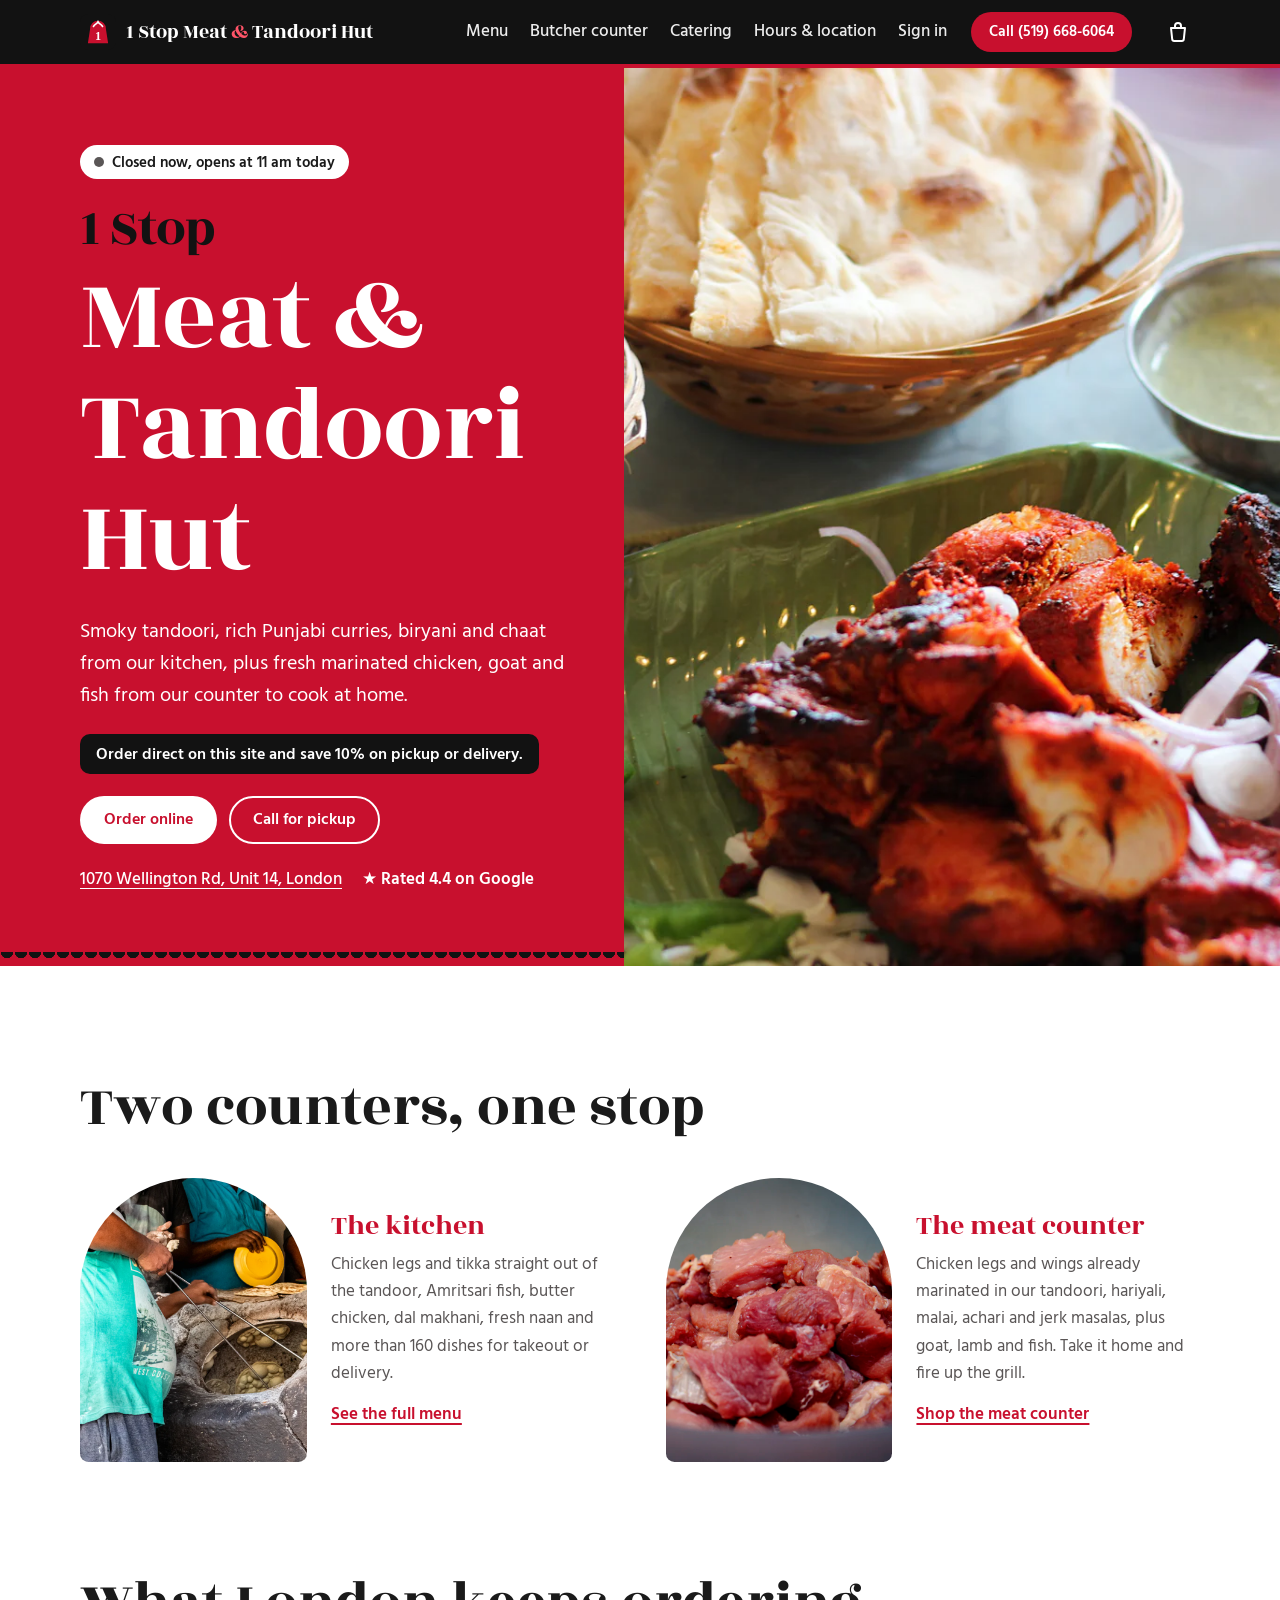
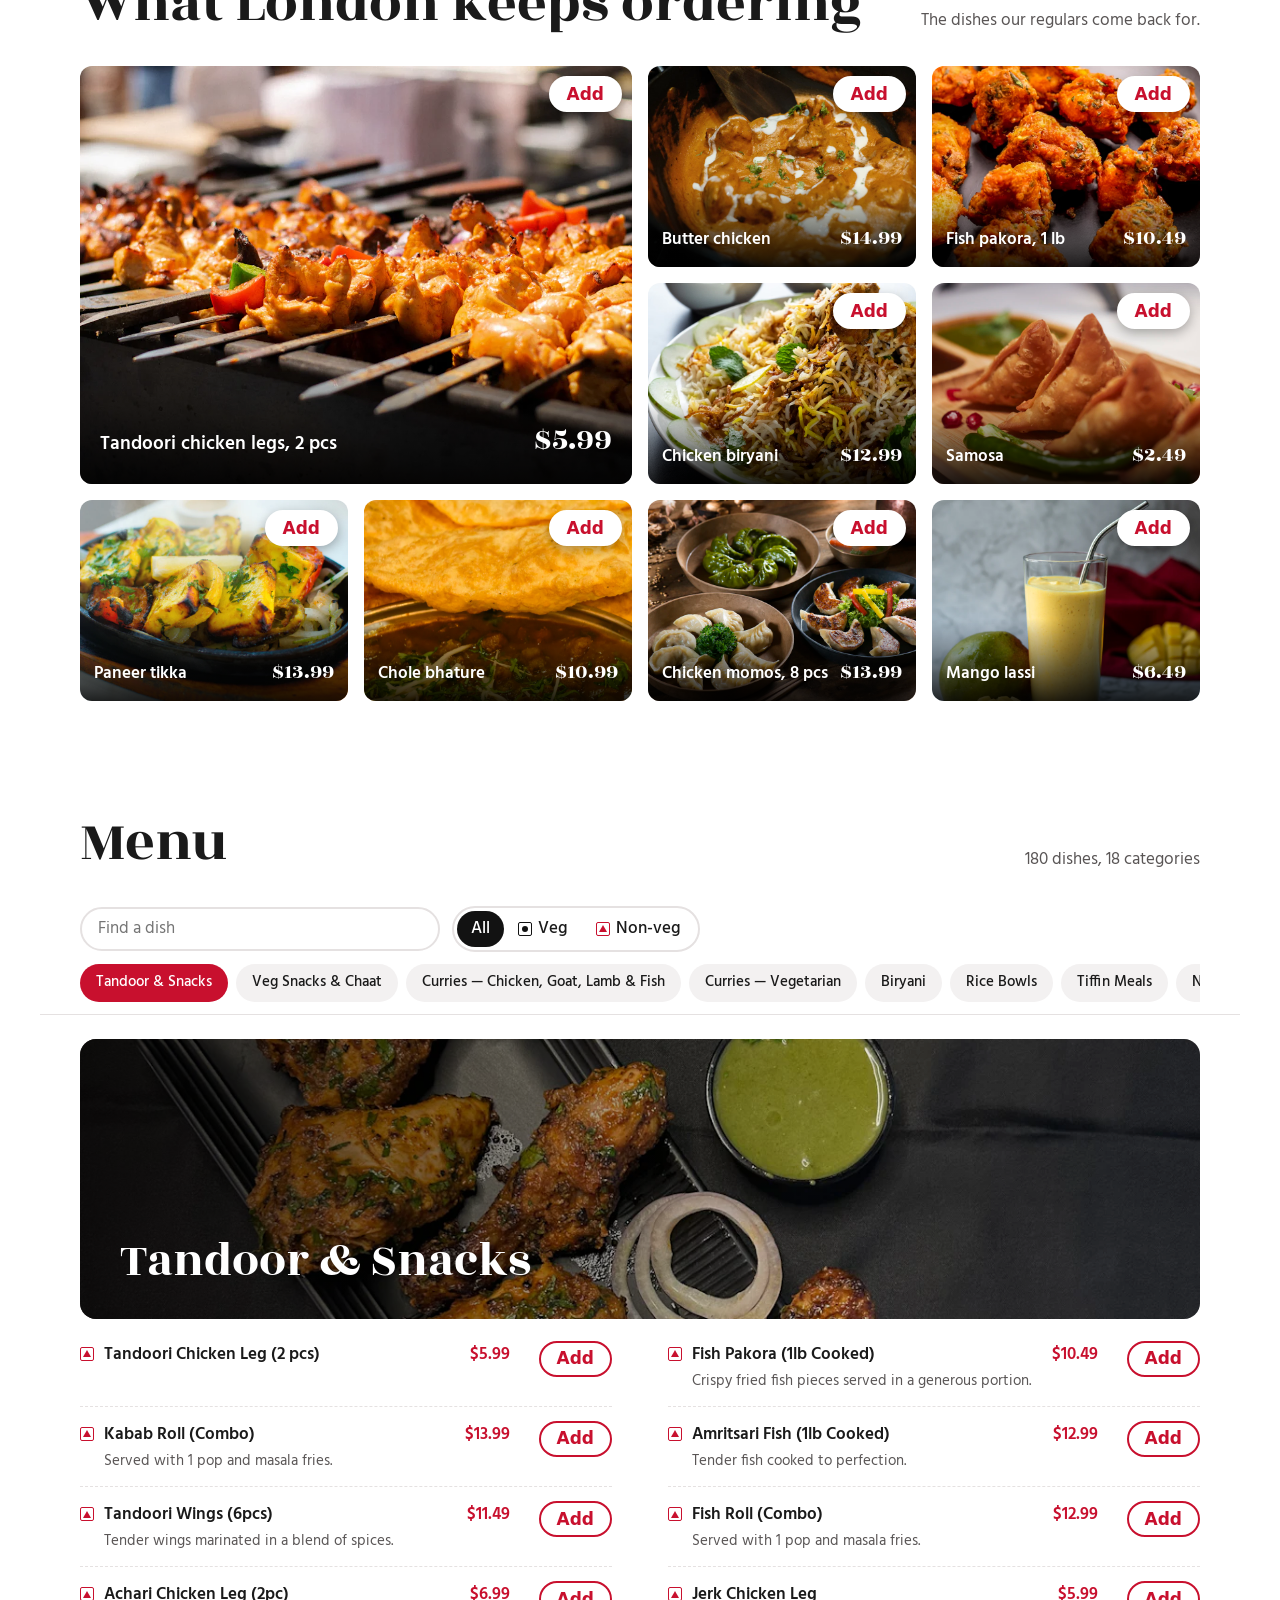
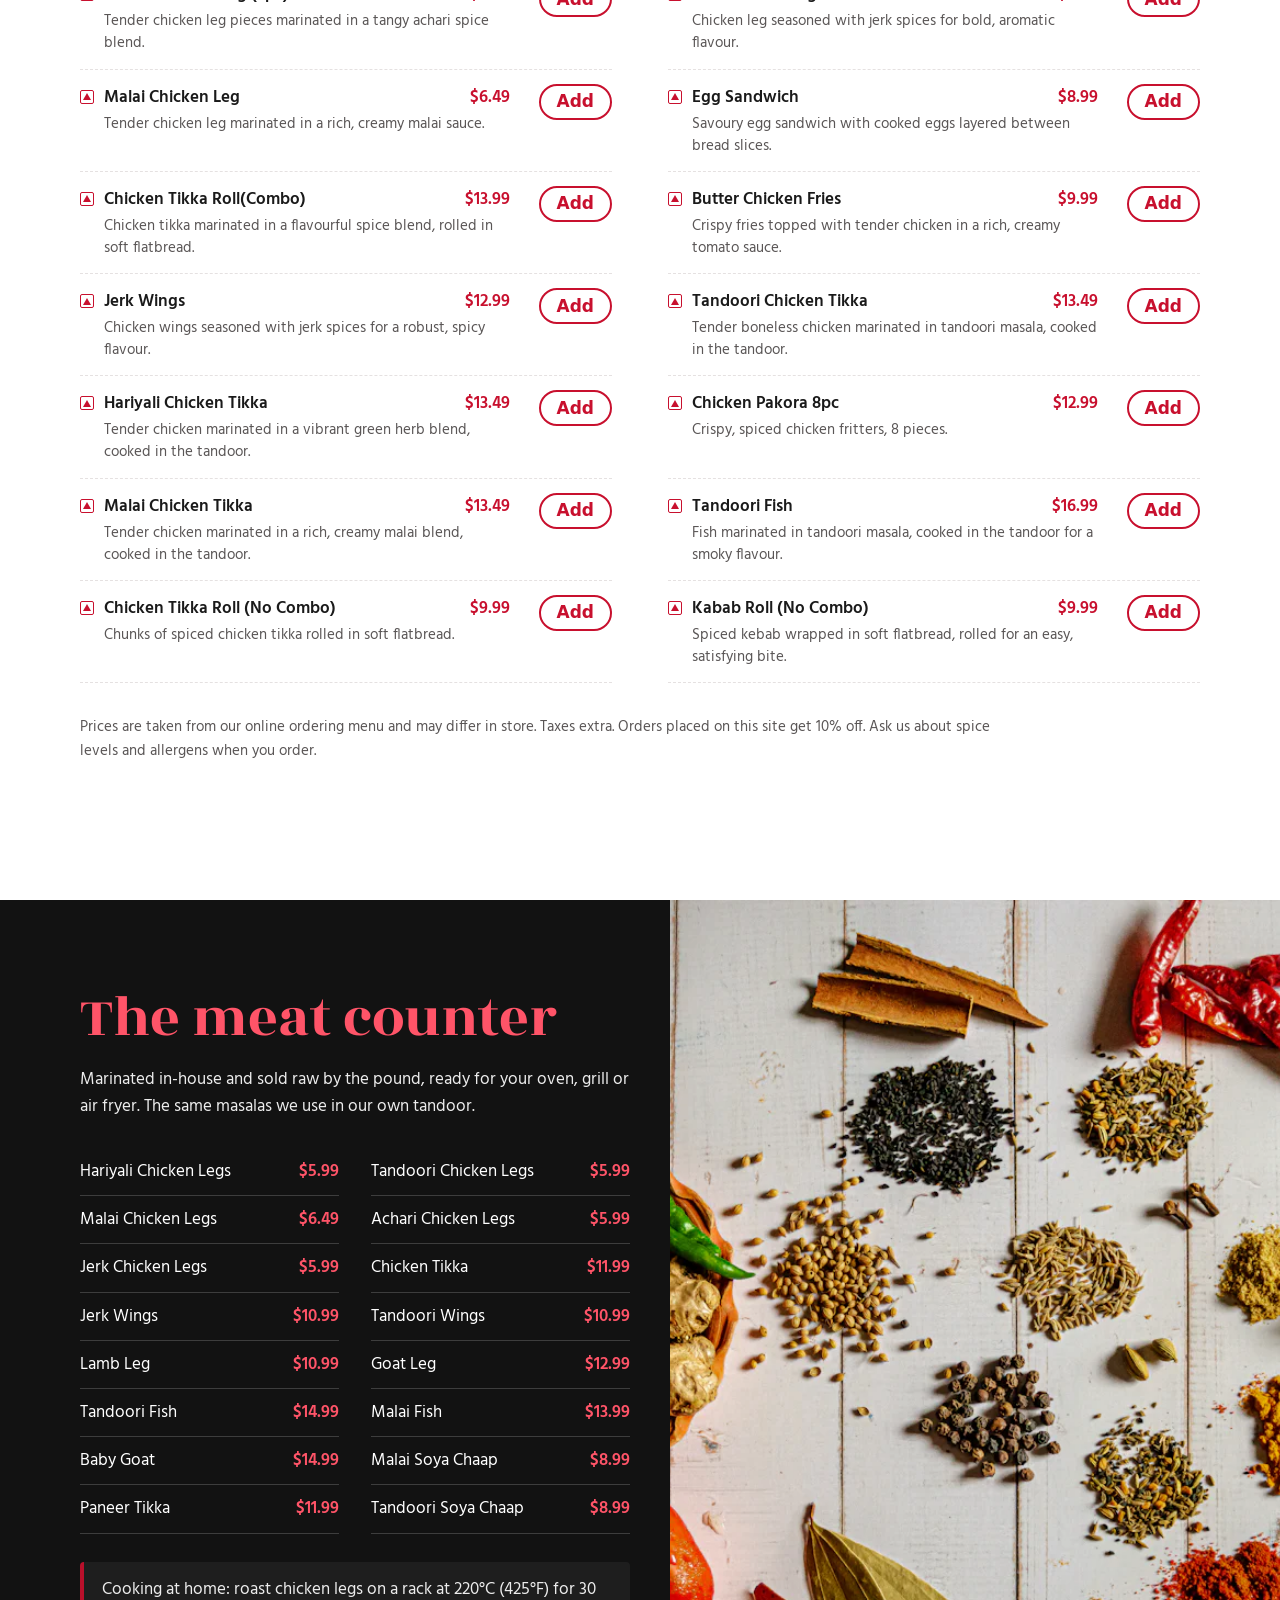
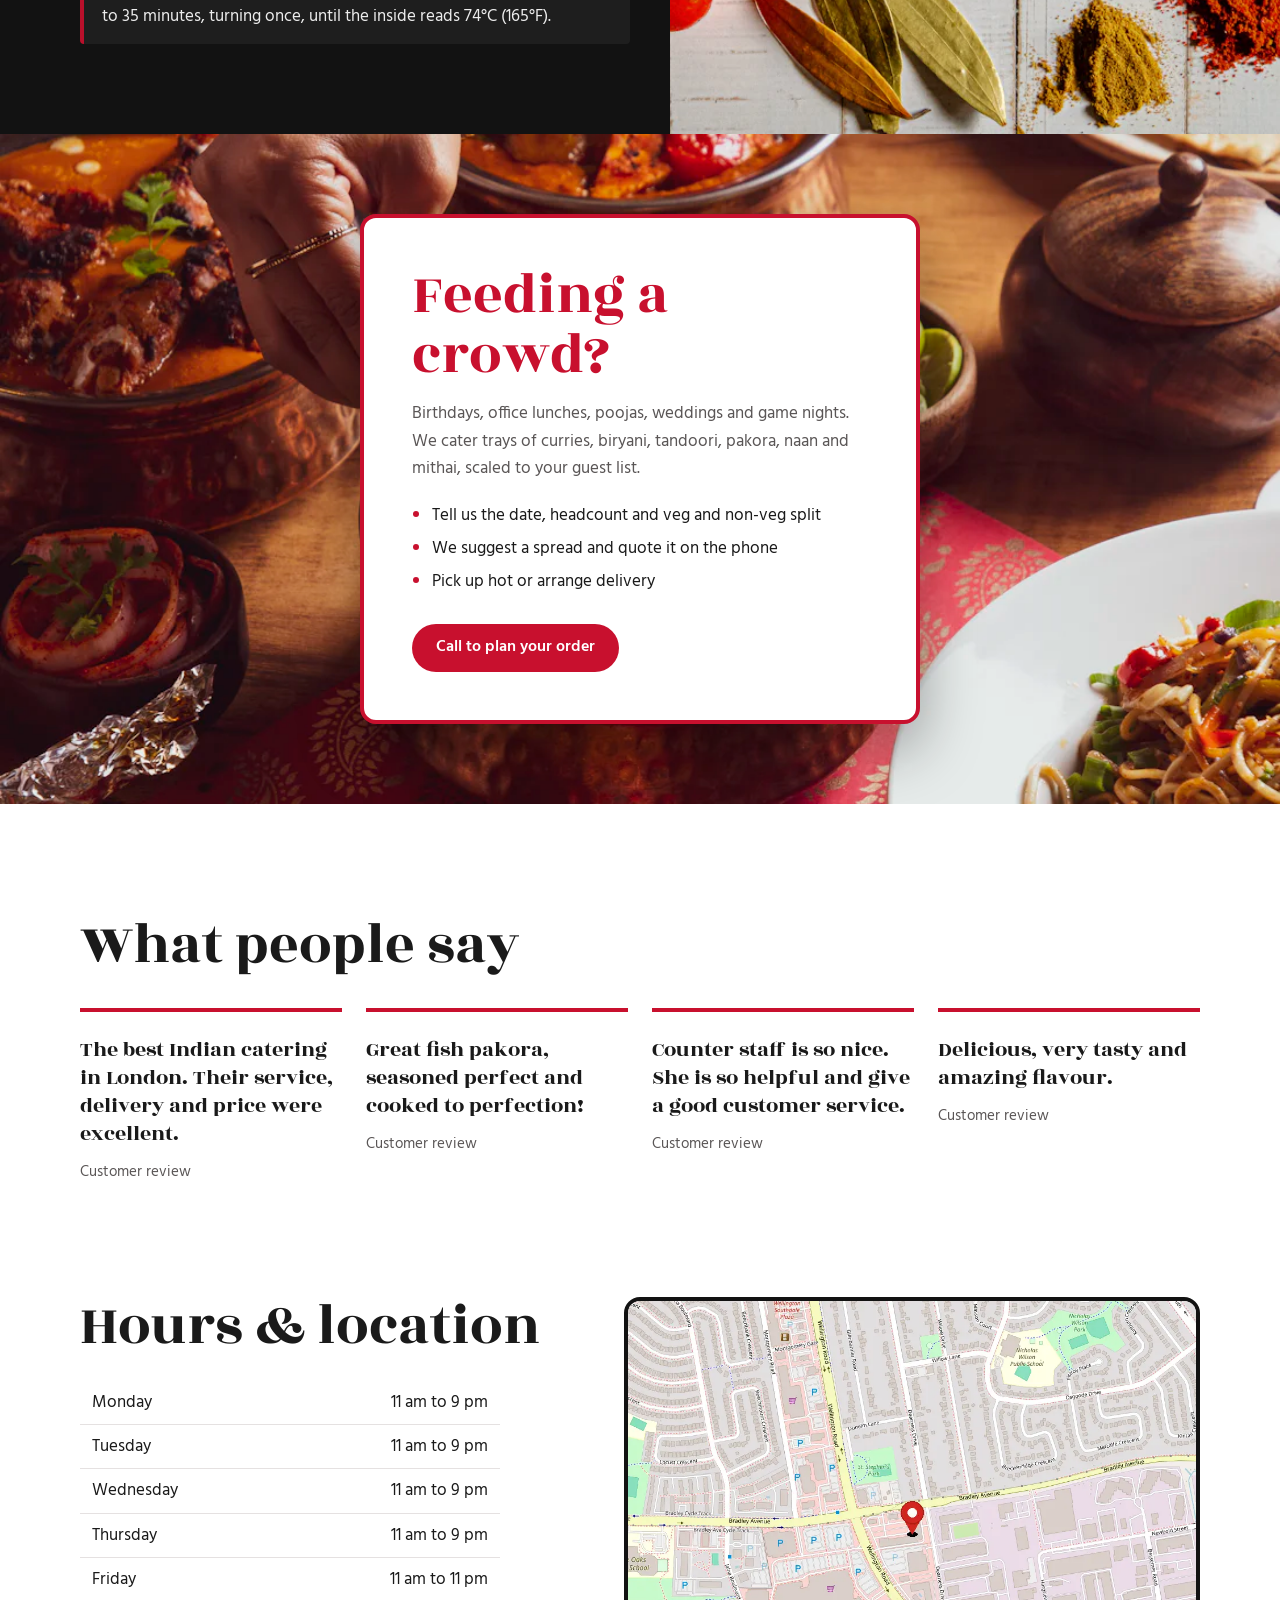
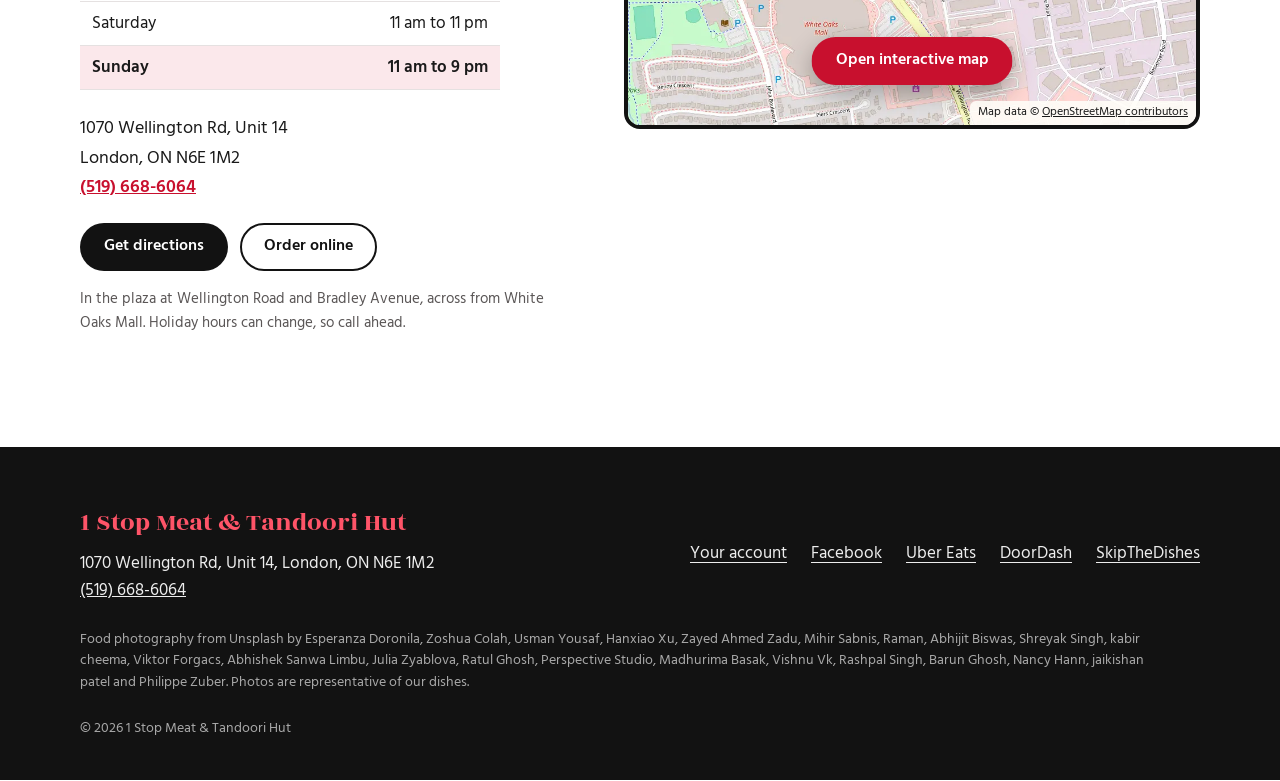
==== commit faf28e28: "Let customers order direct for 10% off instead of only through delivery apps Customers sign in with " ====
--- a/index.html
+++ b/index.html
@@ -72,8 +72,10 @@
       <a href="#butcher">Butcher counter</a>
       <a href="#catering">Catering</a>
       <a href="#visit">Hours &amp; location</a>
+      <a href="account.html" data-account-link>Sign in</a>
     </nav>
     <a class="btn btn-call topbar-call" href="tel:+15196686064">Call (519) 668-6064</a>
+    <button class="topbar-cart" type="button" data-cart-open><span class="visually-hidden">Open your order, </span><span data-cart-count>0</span><span class="visually-hidden"> items</span></button>
   </div>
 </header>
 
@@ -87,8 +89,9 @@
         <span class="h1-line">Tandoori Hut</span>
       </h1>
       <p class="lede">Smoky tandoori, rich Punjabi curries, biryani and chaat from our kitchen, plus fresh marinated chicken, goat and fish from our counter to cook at home.</p>
+      <p class="hero-offer">Order direct on this site and save 10% on pickup or delivery.</p>
       <div class="hero-actions">
-        <button class="btn btn-light" type="button" data-order>Order for delivery</button>
+        <button class="btn btn-light" type="button" data-order>Order online</button>
         <a class="btn btn-ghost" href="tel:+15196686064">Call for pickup</a>
       </div>
       <p class="hero-meta">
@@ -131,38 +134,47 @@
     <div class="fav-grid">
       <figure class="fav fav-wide">
         <img src="img/skewers.webp" alt="Chicken tikka skewers over the grill" width="1200" height="700" loading="lazy">
+        <span class="fav-add" data-add="tandoori-chicken-leg-2-pcs"></span>
         <figcaption><span>Tandoori chicken legs, 2 pcs</span><b>$5.99</b></figcaption>
       </figure>
       <figure class="fav">
         <img src="img/butter-chicken.webp" alt="Butter chicken in a creamy tomato sauce" width="800" height="600" loading="lazy">
+        <span class="fav-add" data-add="butter-chicken"></span>
         <figcaption><span>Butter chicken</span><b>$14.99</b></figcaption>
       </figure>
       <figure class="fav">
         <img src="img/pakora.webp" alt="Golden fried pakora" width="800" height="600" loading="lazy">
+        <span class="fav-add" data-add="fish-pakora-1lb-cooked"></span>
         <figcaption><span>Fish pakora, 1 lb</span><b>$10.49</b></figcaption>
       </figure>
       <figure class="fav">
         <img src="img/biryani.webp" alt="Chicken biryani with mint and cucumber" width="800" height="600" loading="lazy">
+        <span class="fav-add" data-add="chicken-biryani"></span>
         <figcaption><span>Chicken biryani</span><b>$12.99</b></figcaption>
       </figure>
       <figure class="fav">
         <img src="img/samosa.webp" alt="Three golden samosas with green chili" width="800" height="600" loading="lazy">
+        <span class="fav-add" data-add="samosa-each"></span>
         <figcaption><span>Samosa</span><b>$2.49</b></figcaption>
       </figure>
       <figure class="fav">
         <img src="img/paneer.webp" alt="Sizzling paneer tikka with peppers and onions" width="800" height="600" loading="lazy">
+        <span class="fav-add" data-add="paneer-tikka"></span>
         <figcaption><span>Paneer tikka</span><b>$13.99</b></figcaption>
       </figure>
       <figure class="fav">
         <img src="img/chole.webp" alt="Chole with puffed bhature" width="800" height="600" loading="lazy">
+        <span class="fav-add" data-add="chole-bhature"></span>
         <figcaption><span>Chole bhature</span><b>$10.99</b></figcaption>
       </figure>
       <figure class="fav">
         <img src="img/momos.webp" alt="Plates of steamed and fried momos" width="800" height="600" loading="lazy">
+        <span class="fav-add" data-add="chicken-momos-8pc"></span>
         <figcaption><span>Chicken momos, 8 pcs</span><b>$13.99</b></figcaption>
       </figure>
       <figure class="fav">
         <img src="img/lassi.webp" alt="Mango lassi in a tall glass beside a fresh mango" width="800" height="600" loading="lazy">
+        <span class="fav-add" data-add="mango-lassi"></span>
         <figcaption><span>Mango lassi</span><b>$6.49</b></figcaption>
       </figure>
     </div>
@@ -191,7 +203,7 @@
       <p class="menu-loading">Loading the menu</p>
     </div>
     <noscript><p class="menu-loading">Turn on JavaScript to browse the full menu, or call (519) 668-6064.</p></noscript>
-    <p class="menu-note">Prices are taken from our online ordering menu and may differ in store. Taxes extra. Ask us about spice levels and allergens when you order.</p>
+    <p class="menu-note">Prices are taken from our online ordering menu and may differ in store. Taxes extra. Orders placed on this site get 10% off. Ask us about spice levels and allergens when you order.</p>
   </section>
 
   <section class="butcher" id="butcher" aria-labelledby="butcher-title">
@@ -263,7 +275,7 @@
       </address>
       <div class="visit-actions">
         <a class="btn btn-dark" href="https://www.google.com/maps/dir/?api=1&amp;destination=1070+Wellington+Rd+London+ON+N6E+1M2" target="_blank" rel="noopener">Get directions</a>
-        <button class="btn btn-ghost-dark" type="button" data-order>Order for delivery</button>
+        <button class="btn btn-ghost-dark" type="button" data-order>Order online</button>
       </div>
       <p class="visit-note">In the plaza at Wellington Road and Bradley Avenue, across from White Oaks Mall. Holiday hours can change, so call ahead.</p>
     </div>
@@ -282,6 +294,7 @@
       <p>1070 Wellington Rd, Unit 14, London, ON N6E 1M2<br><a href="tel:+15196686064">(519) 668-6064</a></p>
     </div>
     <ul class="footer-links">
+      <li><a href="account.html">Your account</a></li>
       <li><a href="https://www.facebook.com/1stopmeatandtandoorihut/" target="_blank" rel="noopener">Facebook</a></li>
       <li><a href="https://www.ubereats.com/ca/store/1-stop-meat-&amp;-tandoori-hut/xAO4igT_UYuKqNkeJCR69Q" target="_blank" rel="noopener">Uber Eats</a></li>
       <li><a href="https://www.doordash.com/store/1-stop-meat-&amp;-tandoori-hut-london-24953357/" target="_blank" rel="noopener">DoorDash</a></li>
@@ -300,9 +313,10 @@
 
 <dialog class="order" data-order-dialog aria-labelledby="order-title">
   <form method="dialog">
-    <h2 id="order-title">Order for delivery</h2>
-    <p>Pick your app. For pickup, call us and we'll have it ready.</p>
+    <h2 id="order-title">How do you want to order?</h2>
+    <p>Order direct for pickup or delivery and save 10%, or use your usual app.</p>
     <div class="order-links">
+      <button class="order-direct" type="button" value="direct" data-direct><span>Order direct</span><small>Save 10%. Sign in with your phone.</small></button>
       <a href="https://www.ubereats.com/ca/store/1-stop-meat-&amp;-tandoori-hut/xAO4igT_UYuKqNkeJCR69Q" target="_blank" rel="noopener">Uber Eats</a>
       <a href="https://www.doordash.com/store/1-stop-meat-&amp;-tandoori-hut-london-24953357/" target="_blank" rel="noopener">DoorDash</a>
       <a href="https://www.skipthedishes.com/stop-meat-tandoori-hut" target="_blank" rel="noopener">SkipTheDishes</a>
@@ -312,6 +326,25 @@
   </form>
 </dialog>
 
-<script src="app.js" defer></script>
+<div class="cartbar" data-cartbar hidden>
+  <button class="cartbar-button" type="button" data-cart-open>
+    <span class="cartbar-count" data-cart-count>0</span>
+    <span class="cartbar-label">View your order</span>
+    <span class="cartbar-total" data-cart-total></span>
+  </button>
+</div>
+
+<dialog class="sheet" data-cart-dialog aria-labelledby="cart-title">
+  <div class="sheet-inner">
+    <div class="sheet-head">
+      <h2 id="cart-title">Your order</h2>
+      <button class="sheet-close" type="button" data-cart-close>Close</button>
+    </div>
+    <div class="sheet-body" data-cart-body></div>
+    <div class="sheet-foot" data-cart-foot></div>
+  </div>
+</dialog>
+
+<script type="module" src="app.js"></script>
 </body>
 </html>
--- a/styles.css
+++ b/styles.css
@@ -27,6 +27,7 @@
   line-height: 1.6;
   overflow-x: hidden;
 }
+[hidden] { display: none !important; }
 img { display: block; max-width: 100%; height: auto; }
 a { color: inherit; }
 h1, h2, h3 { font-family: var(--display); font-weight: 400; line-height: 1.05; margin: 0; }
@@ -185,11 +186,9 @@
 }
 .chips button:hover { background: var(--red-soft); }
 .chips button[aria-selected="true"] { background: var(--red); color: #fff; }
-.chips button[hidden] { display: none; }
 .is-searching .chips button { background: transparent; box-shadow: inset 0 0 0 1.5px var(--line); }
 
 .menu-body { padding-top: 24px; }
-.menu-section[hidden] { display: none; }
 .is-searching .menu-section + .menu-section { margin-top: 40px; }
 .menu-banner { position: relative; border-radius: 16px; overflow: hidden; background: var(--black); aspect-ratio: 1200 / 300; }
 .menu-banner img { width: 100%; height: 100%; object-fit: cover; }
@@ -202,7 +201,6 @@
 .is-searching .menu-banner h3 { font-size: 1.6rem; bottom: 16px; }
 .menu-items { display: grid; grid-template-columns: repeat(2, minmax(0, 1fr)); column-gap: 56px; margin-top: 8px; }
 .menu-item { display: grid; grid-template-columns: auto 1fr auto; gap: 2px 10px; padding: 14px 0; border-bottom: 1px dashed var(--line); align-content: start; }
-.menu-item[hidden] { display: none; }
 .menu-item .mark { margin-top: 6px; }
 .menu-item-name { font-weight: 600; }
 .menu-item-price { font-weight: 600; font-variant-numeric: tabular-nums; color: var(--red); }
@@ -294,6 +292,238 @@
   font-weight: 600; text-decoration: underline; text-underline-offset: 4px; padding: 6px;
 }
 
+.hero-offer {
+  align-self: flex-start; background: var(--black); color: #fff; font-weight: 600;
+  padding: 8px 16px 6px; border-radius: 10px; font-size: 1.02rem;
+}
+
+.topbar-cart {
+  position: relative; flex: none; width: 44px; height: 44px; border: 0; border-radius: 10px; cursor: pointer;
+  background: transparent center / 24px no-repeat url("data:image/svg+xml,%3Csvg xmlns='http://www.w3.org/2000/svg' viewBox='0 0 24 24' fill='none' stroke='%23fff' stroke-width='2' stroke-linecap='round' stroke-linejoin='round'%3E%3Cpath d='M5 8h14l-1.2 11.2a2 2 0 0 1-2 1.8H8.2a2 2 0 0 1-2-1.8z'/%3E%3Cpath d='M9 8V6a3 3 0 0 1 6 0v2'/%3E%3C/svg%3E");
+}
+.topbar-cart:hover { background-color: rgba(255, 255, 255, .12); }
+.topbar-cart [data-cart-count] {
+  position: absolute; top: 2px; right: 0; min-width: 20px; height: 20px; padding: 0 5px; border-radius: 999px;
+  background: var(--red); color: #fff; font-size: .75rem; font-weight: 700; line-height: 21px; text-align: center;
+}
+.topbar-cart:not(.has-items) [data-cart-count] { display: none; }
+
+.subnav { display: flex; gap: 20px; margin-left: auto; }
+.subnav a { text-decoration: none; font-weight: 500; }
+.subnav a:hover { text-decoration: underline; text-underline-offset: 6px; text-decoration-color: var(--red-bright); text-decoration-thickness: 2px; }
+
+.menu-item { grid-template-columns: auto 1fr auto auto; }
+.menu-item .qty { grid-column: 4; grid-row: 1 / span 2; align-self: start; }
+.menu-item-desc { grid-column: 2 / 4; }
+.qty { display: inline-flex; align-items: center; justify-content: flex-end; min-width: 92px; }
+.qty-add, .qty-btn {
+  min-height: 36px; border: 2px solid var(--red); border-radius: 999px; background: #fff; color: var(--red);
+  font-weight: 700; cursor: pointer; line-height: 1;
+}
+.qty-add { padding: 0 16px; }
+.qty-add:hover, .qty-btn:hover { background: var(--red); color: #fff; }
+.qty-btn { width: 36px; font-size: 1.2rem; }
+.qty-n { min-width: 28px; text-align: center; font-weight: 700; font-variant-numeric: tabular-nums; }
+.fav-add { position: absolute; top: 10px; right: 10px; z-index: 1; }
+.fav-add .qty-add, .fav-add .qty-btn { border-color: #fff; box-shadow: 0 4px 12px rgba(0, 0, 0, .3); }
+.fav-add .qty-n { background: #fff; border-radius: 999px; min-width: 32px; padding: 4px 0 2px; margin: 0 4px; box-shadow: 0 4px 12px rgba(0, 0, 0, .3); }
+
+.cartbar { position: fixed; left: 0; right: 0; bottom: 0; z-index: 45; padding: 0 var(--gutter) 16px; pointer-events: none; }
+.cartbar-button {
+  pointer-events: auto; display: flex; align-items: center; gap: 14px; width: min(480px, 100%); margin: 0 auto;
+  min-height: 58px; padding: 0 20px; border: 0; border-radius: 16px; cursor: pointer;
+  background: var(--red); color: #fff; font-weight: 600; font-size: 1.05rem; box-shadow: 0 16px 40px rgba(0, 0, 0, .35);
+}
+.cartbar-button:hover { background: var(--red-deep); }
+.cartbar-count { background: #fff; color: var(--red); border-radius: 999px; min-width: 30px; padding: 3px 8px 1px; font-weight: 700; }
+.cartbar-total { margin-left: auto; font-variant-numeric: tabular-nums; }
+body.has-cartbar { padding-bottom: 90px; }
+
+.sheet {
+  margin: 0 0 0 auto; height: 100%; max-height: 100%; width: min(460px, 100vw); max-width: 100vw;
+  border: 0; padding: 0; background: var(--paper); color: var(--ink); box-shadow: -20px 0 60px rgba(0, 0, 0, .35);
+}
+.sheet::backdrop { background: rgba(0, 0, 0, .6); }
+.sheet-inner { display: flex; flex-direction: column; height: 100%; }
+.sheet-head { display: flex; align-items: center; justify-content: space-between; padding: 20px 24px; border-bottom: 4px solid var(--red); background: var(--black); color: #fff; }
+.sheet-head h2 { font-size: 2rem; }
+.sheet-close { border: 0; background: transparent; color: #fff; font-weight: 600; text-decoration: underline; text-underline-offset: 4px; cursor: pointer; padding: 6px; }
+.sheet-body { flex: 1; overflow-y: auto; padding: 8px 24px; }
+.sheet-foot { padding: 16px 24px 24px; border-top: 1px solid var(--line); display: grid; gap: 12px; }
+.sheet-foot:empty { display: none; }
+.cart-lines { list-style: none; margin: 0; padding: 0; }
+.cart-line { display: grid; grid-template-columns: 1fr auto; gap: 8px 12px; padding: 16px 0; border-bottom: 1px dashed var(--line); align-items: center; }
+.cart-line-text { display: grid; grid-column: 1 / -1; }
+.cart-line-name { font-weight: 600; }
+.cart-line-unit { color: var(--ink-soft); font-size: .9rem; }
+.cart-line .qty { justify-content: flex-start; }
+.cart-line-total { font-weight: 600; font-variant-numeric: tabular-nums; }
+.cart-empty { padding: 32px 0; display: grid; gap: 16px; justify-items: start; color: var(--ink-soft); }
+
+.bill { margin: 0; display: grid; gap: 6px; }
+.bill-row { display: flex; justify-content: space-between; gap: 16px; }
+.bill-row dt { color: var(--ink-soft); }
+.bill-row dd { margin: 0; font-variant-numeric: tabular-nums; font-weight: 500; }
+.bill-save dt, .bill-save dd { color: var(--red); font-weight: 600; }
+.bill-total { border-top: 2px solid var(--black); margin-top: 6px; padding-top: 10px; font-size: 1.2rem; }
+.bill-total dt, .bill-total dd { color: var(--ink); font-weight: 700; }
+.bill-note { color: var(--ink-soft); font-size: .9rem; margin-top: 8px; }
+
+.order-links .order-direct {
+  display: grid; justify-items: start; gap: 0; min-height: 64px; padding: 10px 18px; border: 2px solid var(--black);
+  border-radius: 12px; background: var(--black); color: #fff; cursor: pointer; text-align: left;
+}
+.order-direct span { font-weight: 700; font-size: 1.1rem; }
+.order-direct small { color: #FFC9D1; font-size: .92rem; }
+.order-direct:hover { background: var(--red); border-color: var(--red); }
+.order-direct:hover small { color: #fff; }
+
+.page { max-width: var(--wrap); margin: 0 auto; padding: 32px var(--gutter) 80px; min-height: 60vh; }
+.page-narrow { max-width: 860px; }
+.page-wide { max-width: 1440px; }
+.page-head { margin-bottom: 24px; }
+.page-head h1 { font-size: clamp(2.4rem, 6vw, 3.6rem); }
+.page-head-row { display: flex; flex-wrap: wrap; align-items: end; justify-content: space-between; gap: 16px; }
+.page-lede { color: var(--ink-soft); margin-top: 6px; }
+.back-link { display: inline-block; margin-bottom: 12px; font-weight: 600; color: var(--red); text-underline-offset: 4px; }
+
+.panel { background: #fff; border: 1px solid var(--line); border-radius: 16px; padding: clamp(20px, 3vw, 28px); margin: 0 0 20px; min-width: 0; }
+fieldset.panel { display: block; }
+.panel-title { font-family: var(--display); font-weight: 400; font-size: 1.7rem; line-height: 1.1; margin: 0 0 14px; padding: 0; }
+legend.panel-title { float: left; width: 100%; }
+legend.panel-title + * { clear: both; }
+.panel-title:focus { outline: none; }
+.panel-intro { color: var(--ink-soft); margin-bottom: 16px; }
+.sub-title { font-family: var(--body); font-weight: 700; font-size: 1.05rem; margin-top: 8px; }
+
+.field { display: grid; gap: 6px; margin-bottom: 14px; font-weight: 600; }
+.field > span { font-size: .95rem; }
+.field input, .field select, .field textarea {
+  width: 100%; min-height: 48px; padding: 10px 14px; border: 2px solid var(--line); border-radius: 10px;
+  background: #fff; font: inherit; font-weight: 400; color: var(--ink);
+}
+.field textarea { resize: vertical; min-height: 84px; }
+.field input:focus, .field select:focus, .field textarea:focus { outline: none; border-color: var(--black); box-shadow: 0 0 0 3px rgba(200, 16, 46, .2); }
+.field-row { display: grid; grid-template-columns: 1.4fr 1fr; gap: 0 12px; }
+.field-hint { color: var(--ink-soft); font-size: .92rem; font-weight: 400; margin-bottom: 12px; }
+.field-static { display: grid; gap: 2px; margin-bottom: 14px; }
+.field-static span { font-size: .95rem; font-weight: 600; }
+.optional { color: var(--ink-soft); font-weight: 400; }
+.check { display: flex; gap: 10px; align-items: flex-start; margin: 4px 0 14px; cursor: pointer; }
+.check input { width: 20px; height: 20px; margin: 2px 0 0; accent-color: var(--red); flex: none; }
+.code-input { font-size: 1.6rem !important; letter-spacing: .4em; font-variant-numeric: tabular-nums; max-width: 240px; }
+.stack { display: grid; justify-items: stretch; }
+.stack > .btn { justify-self: start; }
+
+.choice-grid { display: grid; grid-template-columns: repeat(2, minmax(0, 1fr)); gap: 12px; margin-bottom: 14px; }
+.choice {
+  position: relative; display: grid; gap: 2px; padding: 16px 16px 16px 48px; border: 2px solid var(--line); border-radius: 12px; cursor: pointer;
+}
+.choice input { position: absolute; left: 16px; top: 19px; width: 20px; height: 20px; margin: 0; accent-color: var(--red); }
+.choice-title { font-weight: 700; }
+.choice-text { color: var(--ink-soft); font-size: .92rem; }
+.choice:has(input:checked) { border-color: var(--red); background: var(--red-soft); }
+.choice:has(input:focus-visible) { outline: 3px solid var(--red); outline-offset: 2px; }
+.choice.is-disabled { opacity: .55; cursor: not-allowed; }
+
+.tip-options { display: flex; flex-wrap: wrap; gap: 8px; margin-bottom: 10px; }
+.tip { position: relative; }
+.tip input { position: absolute; opacity: 0; inset: 0; margin: 0; cursor: pointer; }
+.tip span { display: grid; place-items: center; min-height: 44px; min-width: 76px; padding: 0 16px; border: 2px solid var(--line); border-radius: 999px; font-weight: 600; }
+.tip input:checked + span { background: var(--black); border-color: var(--black); color: #fff; }
+.tip input:focus-visible + span { outline: 3px solid var(--red); outline-offset: 2px; }
+
+.checkout { display: grid; grid-template-columns: minmax(0, 1fr) minmax(300px, 380px); gap: 24px; align-items: start; }
+.checkout-summary { position: sticky; top: calc(var(--topbar-h) + 16px); }
+.line-list { list-style: none; margin: 0 0 8px; padding: 0; }
+.line-list li { display: grid; grid-template-columns: 32px 1fr auto; gap: 8px; padding: 8px 0; border-bottom: 1px dashed var(--line); }
+.line-qty { font-weight: 700; color: var(--red); }
+.line-price { font-variant-numeric: tabular-nums; }
+.edit-cart { display: inline-block; margin: 4px 0 16px; font-size: .95rem; }
+.fine-print { color: var(--ink-soft); font-size: .85rem; margin-top: 12px; }
+.btn-block { width: 100%; }
+.btn-small { min-height: 40px; padding: 0 16px; font-size: .95rem; }
+.btn-danger { border-color: var(--red); color: var(--red); }
+.btn-danger:hover { background: var(--red); border-color: var(--red); color: #fff; }
+.btn:disabled { opacity: .55; cursor: not-allowed; }
+.link-button { border: 0; background: none; padding: 4px 0; color: var(--red); font-weight: 600; text-decoration: underline; text-underline-offset: 4px; cursor: pointer; }
+.link-button:disabled { color: var(--ink-soft); text-decoration: none; cursor: default; }
+.form-error { color: var(--red); font-weight: 600; margin: 8px 0; }
+.form-error:empty { display: none; }
+.form-error:focus { outline: none; }
+.form-ok { color: var(--ink); font-weight: 600; margin-top: 8px; }
+.signin { display: grid; justify-items: start; }
+.signin .field { width: min(320px, 100%); }
+.signin-links { display: flex; flex-wrap: wrap; gap: 8px 20px; margin-top: 12px; }
+.signed-in { display: flex; flex-wrap: wrap; gap: 4px 16px; align-items: baseline; }
+
+.demo-banner { background: var(--black); color: #fff; border-left: 6px solid var(--red); border-radius: 10px; padding: 12px 16px; margin-bottom: 20px; }
+.demo-hint { background: var(--gray-soft); border-radius: 10px; padding: 10px 14px; margin-bottom: 14px; font-size: .95rem; }
+.demo-hint a { color: var(--red); font-weight: 600; }
+.notice { border-radius: 12px; padding: 14px 18px; margin-bottom: 20px; }
+.notice-ok { background: var(--black); color: #fff; border-left: 6px solid var(--red); }
+.notice-warn { background: var(--red-soft); border-left: 6px solid var(--red); }
+.empty-state { display: grid; gap: 14px; justify-items: start; }
+
+.order-head { display: grid; gap: 8px; justify-items: start; margin-bottom: 24px; }
+.order-head h1 { font-size: clamp(2.4rem, 6vw, 3.4rem); }
+.order-kicker { color: var(--ink-soft); }
+.status-pill { display: inline-block; padding: 4px 12px 2px; border-radius: 999px; font-weight: 600; font-size: .9rem; background: var(--gray-soft); }
+.status-received { background: var(--red); color: #fff; }
+.status-accepted, .status-preparing { background: var(--black); color: #fff; }
+.status-ready, .status-out_for_delivery { background: var(--red-soft); color: var(--red-deep); box-shadow: inset 0 0 0 2px var(--red); }
+.status-cancelled { background: var(--gray-soft); color: var(--ink-soft); text-decoration: line-through; }
+.progress { list-style: none; margin: 0 0 28px; padding: 0; display: grid; grid-template-columns: repeat(5, minmax(0, 1fr)); gap: 6px; counter-reset: step; }
+.progress li { position: relative; padding-top: 18px; font-size: .92rem; color: var(--ink-soft); }
+.progress li::before { content: ""; position: absolute; top: 0; left: 0; right: 0; height: 8px; border-radius: 999px; background: var(--line); }
+.progress .is-done::before { background: var(--black); }
+.progress .is-current::before { background: var(--red); }
+.progress .is-current { color: var(--ink); font-weight: 700; }
+.order-cancelled { padding: 14px 18px; background: var(--gray-soft); border-radius: 12px; margin-bottom: 24px; }
+.order-grid { display: grid; grid-template-columns: repeat(2, minmax(0, 1fr)); gap: 20px; }
+.facts { margin: 0; display: grid; gap: 12px; }
+.facts dt { font-size: .85rem; font-weight: 700; color: var(--ink-soft); }
+.facts dd { margin: 0; }
+.order-actions { display: flex; flex-wrap: wrap; gap: 12px; }
+
+.signed-in-as { color: var(--ink-soft); margin-bottom: 16px; }
+.order-list { list-style: none; margin: 0; padding: 0; }
+.order-row { display: flex; flex-wrap: wrap; justify-content: space-between; gap: 12px 24px; padding: 16px 0; border-bottom: 1px dashed var(--line); }
+.order-row:first-child { padding-top: 0; }
+.order-row-main { display: grid; grid-template-columns: auto 1fr; gap: 4px 12px; align-items: center; min-width: 0; flex: 1 1 320px; }
+.order-row-number { font-weight: 700; font-size: 1.15rem; color: var(--ink); }
+.order-row-main .status-pill { justify-self: start; }
+.order-row-meta, .order-row-items { grid-column: 1 / -1; color: var(--ink-soft); font-size: .95rem; }
+.order-row-items { overflow: hidden; text-overflow: ellipsis; white-space: nowrap; }
+.order-row-actions { display: flex; gap: 8px; align-items: center; }
+.account-grid { display: grid; grid-template-columns: repeat(2, minmax(0, 1fr)); gap: 0 20px; align-items: start; }
+.address-list { list-style: none; margin: 0 0 16px; padding: 0; }
+.address-list li { display: flex; justify-content: space-between; gap: 12px; padding: 10px 0; border-bottom: 1px dashed var(--line); }
+
+.staff-tools { display: flex; align-items: center; gap: 16px; }
+.page-narrow-inner { max-width: 560px; }
+.board { display: grid; grid-template-columns: repeat(auto-fit, minmax(280px, 1fr)); gap: 16px; align-items: start; }
+.board-col { background: var(--gray-soft); border-radius: 16px; padding: 14px; display: grid; gap: 12px; }
+.board-title { display: flex; align-items: center; gap: 10px; font-family: var(--body); font-weight: 700; font-size: 1.1rem; }
+.board-count { background: var(--black); color: #fff; border-radius: 999px; min-width: 26px; padding: 2px 8px 0; text-align: center; font-size: .9rem; }
+.board-empty { color: var(--ink-soft); padding: 8px 4px; }
+.ticket { background: #fff; border-radius: 12px; padding: 14px; display: grid; gap: 8px; border-top: 6px solid var(--black); font-size: .98rem; }
+.ticket-received { border-top-color: var(--red); }
+.ticket-head { display: flex; justify-content: space-between; align-items: center; gap: 8px; }
+.ticket-number { font-size: 1.3rem; }
+.ticket-customer { display: flex; flex-wrap: wrap; gap: 4px 12px; font-weight: 600; }
+.ticket-customer a { color: var(--red); }
+.ticket-address, .ticket-placed { color: var(--ink-soft); }
+.ticket-items { list-style: none; margin: 0; padding: 8px 0; border-block: 1px dashed var(--line); }
+.ticket-items b { color: var(--red); }
+.ticket-note { background: var(--red-soft); border-radius: 8px; padding: 8px 10px; font-weight: 600; }
+.ticket-total { color: var(--ink-soft); }
+.ticket-total strong { color: var(--ink); }
+.ticket-actions { display: flex; flex-wrap: wrap; gap: 8px; }
+
+.footer-slim .footer-inner { padding: 28px var(--gutter); grid-template-columns: 1fr; gap: 6px; }
+.footer-slim a { color: #fff; }
+
 @media (max-width: 1080px) {
   .topbar-inner { position: relative; }
   .nav-toggle { display: grid; }
@@ -306,6 +536,9 @@
   .nav a { padding: 14px 0; font-size: 1.15rem; border-bottom: 1px solid rgba(255, 255, 255, .15); }
   .nav a:last-child { border-bottom: 0; }
   .topbar-call { margin-left: auto; }
+  .topbar-cart { order: 2; }
+  .checkout { grid-template-columns: 1fr; }
+  .checkout-summary { position: static; }
   .quotes { grid-template-columns: repeat(2, minmax(0, 1fr)); }
   .counters { grid-template-columns: 1fr; }
 }
@@ -321,14 +554,31 @@
   .visit { grid-template-columns: 1fr; }
   .menu-items { grid-template-columns: 1fr; }
   .menu-banner { aspect-ratio: 1200 / 420; }
+  .order-grid, .account-grid { grid-template-columns: 1fr; }
 }
 
 @media (max-width: 640px) {
   :root { --topbar-h: 56px; }
   body { padding-bottom: 64px; }
   .topbar-call { display: none; }
-  .nav-toggle { margin-left: auto; }
-  .brand { font-size: 1.1rem; }
+  .topbar-cart { margin-left: auto; }
+  .nav-toggle { margin-left: 4px; }
+  .brand { font-size: 1.1rem; min-width: 0; }
+  .brand > span { overflow: hidden; text-overflow: ellipsis; }
+  .topbar-inner { gap: 12px; }
+  .subpage .brand > span { display: none; }
+  .cartbar { bottom: calc(64px + env(safe-area-inset-bottom)); padding-bottom: 10px; }
+  body.has-cartbar { padding-bottom: 140px; }
+  .subpage, .subpage.has-cartbar { padding-bottom: 0; }
+  .sheet { width: 100vw; height: 92%; margin: auto 0 0; border-radius: 18px 18px 0 0; }
+  .sheet-head { border-radius: 18px 18px 0 0; }
+  .choice-grid, .field-row { grid-template-columns: 1fr; }
+  .progress { grid-template-columns: 1fr; gap: 10px; }
+  .progress li { padding: 0 0 0 22px; }
+  .progress li::before { top: 4px; bottom: auto; right: auto; width: 12px; height: 12px; }
+  .menu-item .qty { min-width: 0; }
+  .qty-add { padding: 0 12px; }
+  .page-head-row { align-items: start; }
   .counter { grid-template-columns: 1fr; }
   .counter img { aspect-ratio: 16 / 10; border-radius: 120px 120px 12px 12px; }
   .fav-wide { grid-column: span 2; grid-row: auto; }
@@ -355,6 +605,11 @@
   .actionbar button { background: var(--red); }
 }
 
+@media (max-width: 400px) {
+  .brand { font-size: 1rem; gap: 8px; }
+  .brand img { width: 30px; height: 30px; }
+}
+
 @media (prefers-reduced-motion: reduce) {
   html { scroll-behavior: auto; }
   *, *::before, *::after { transition: none !important; animation: none !important; }
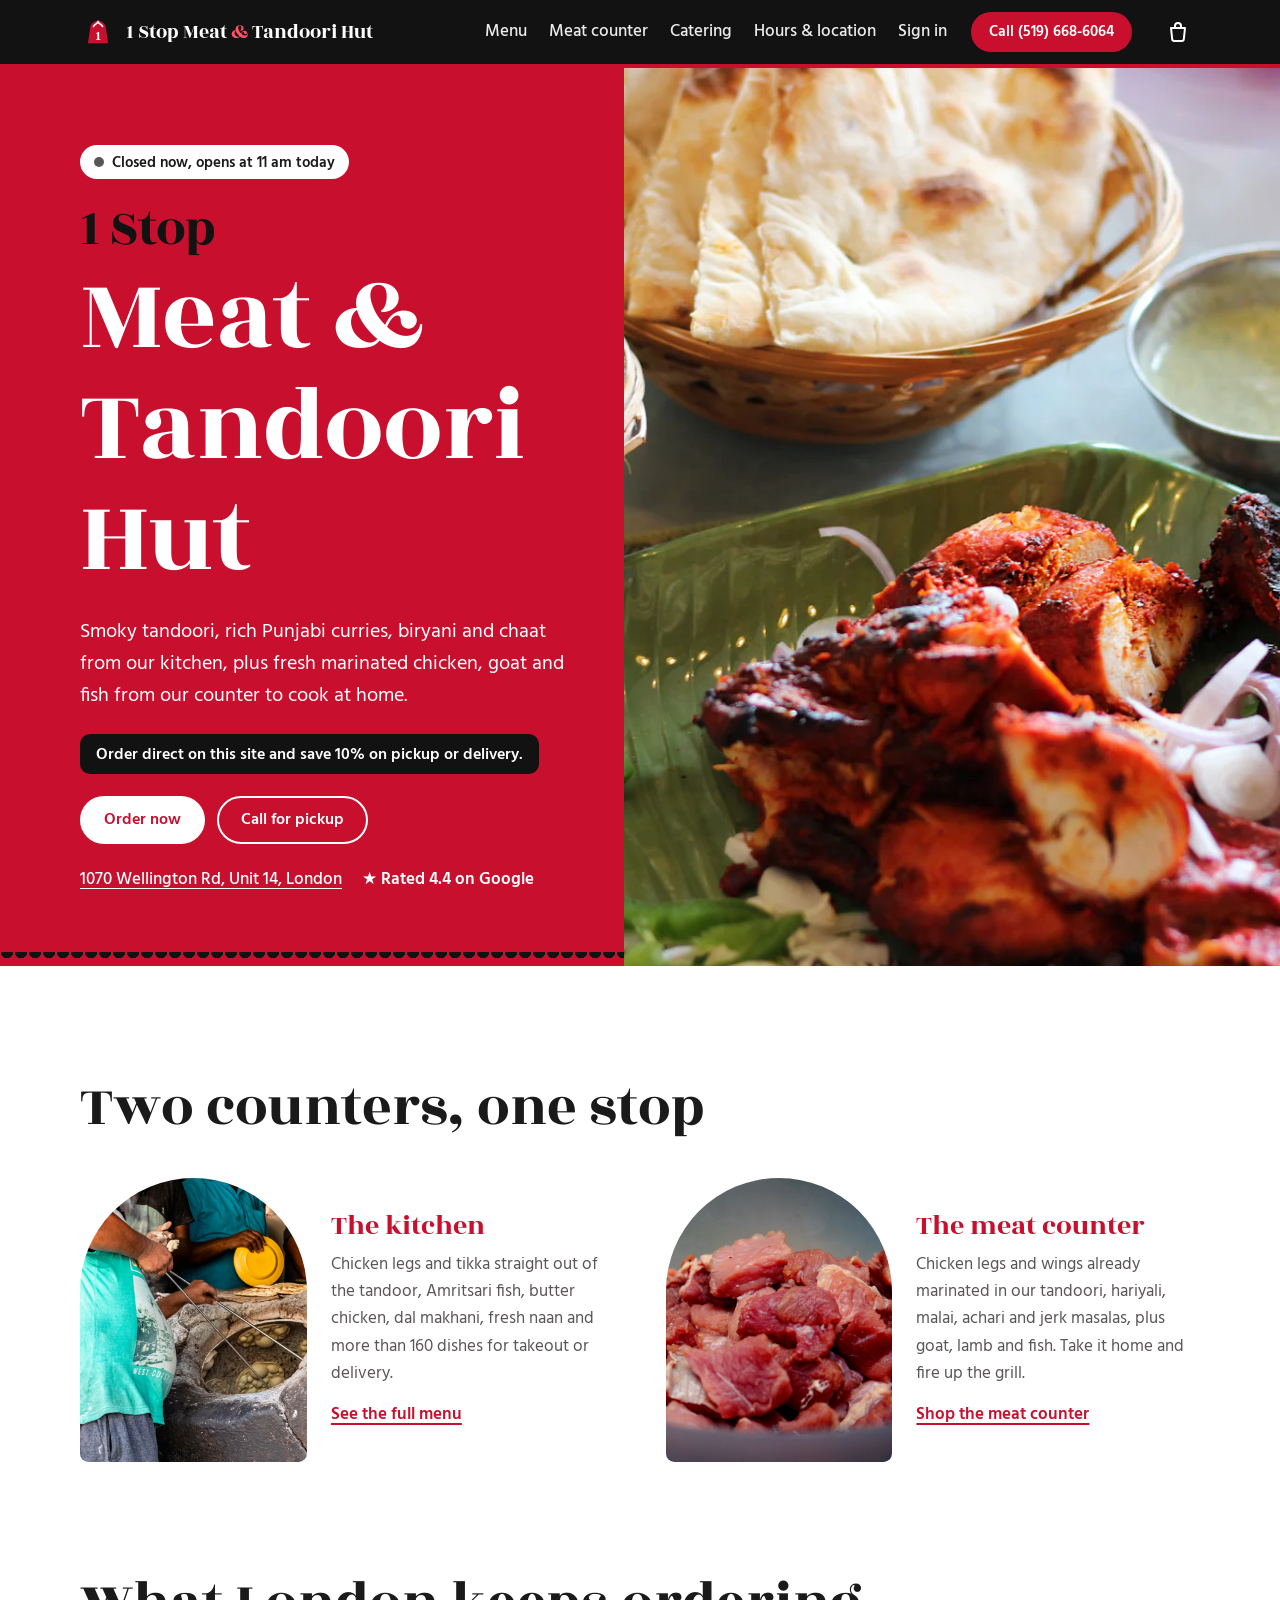
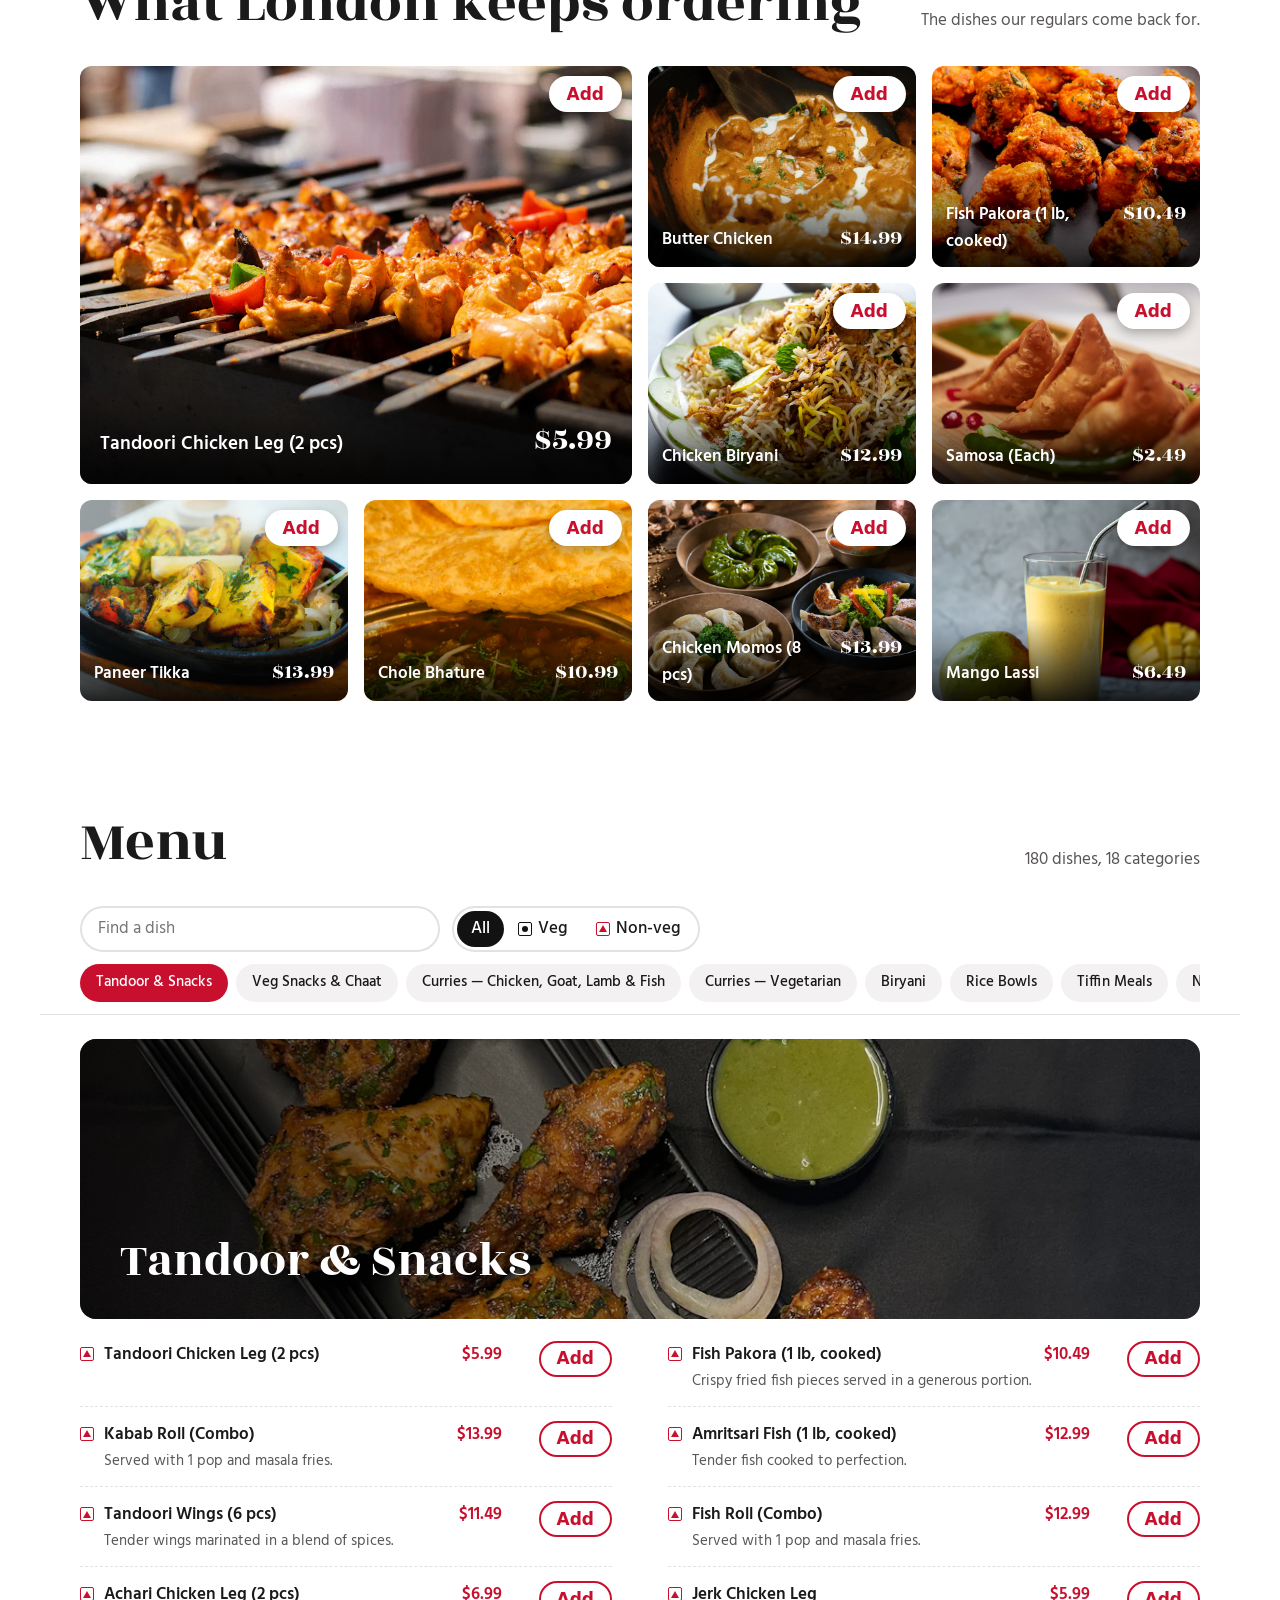
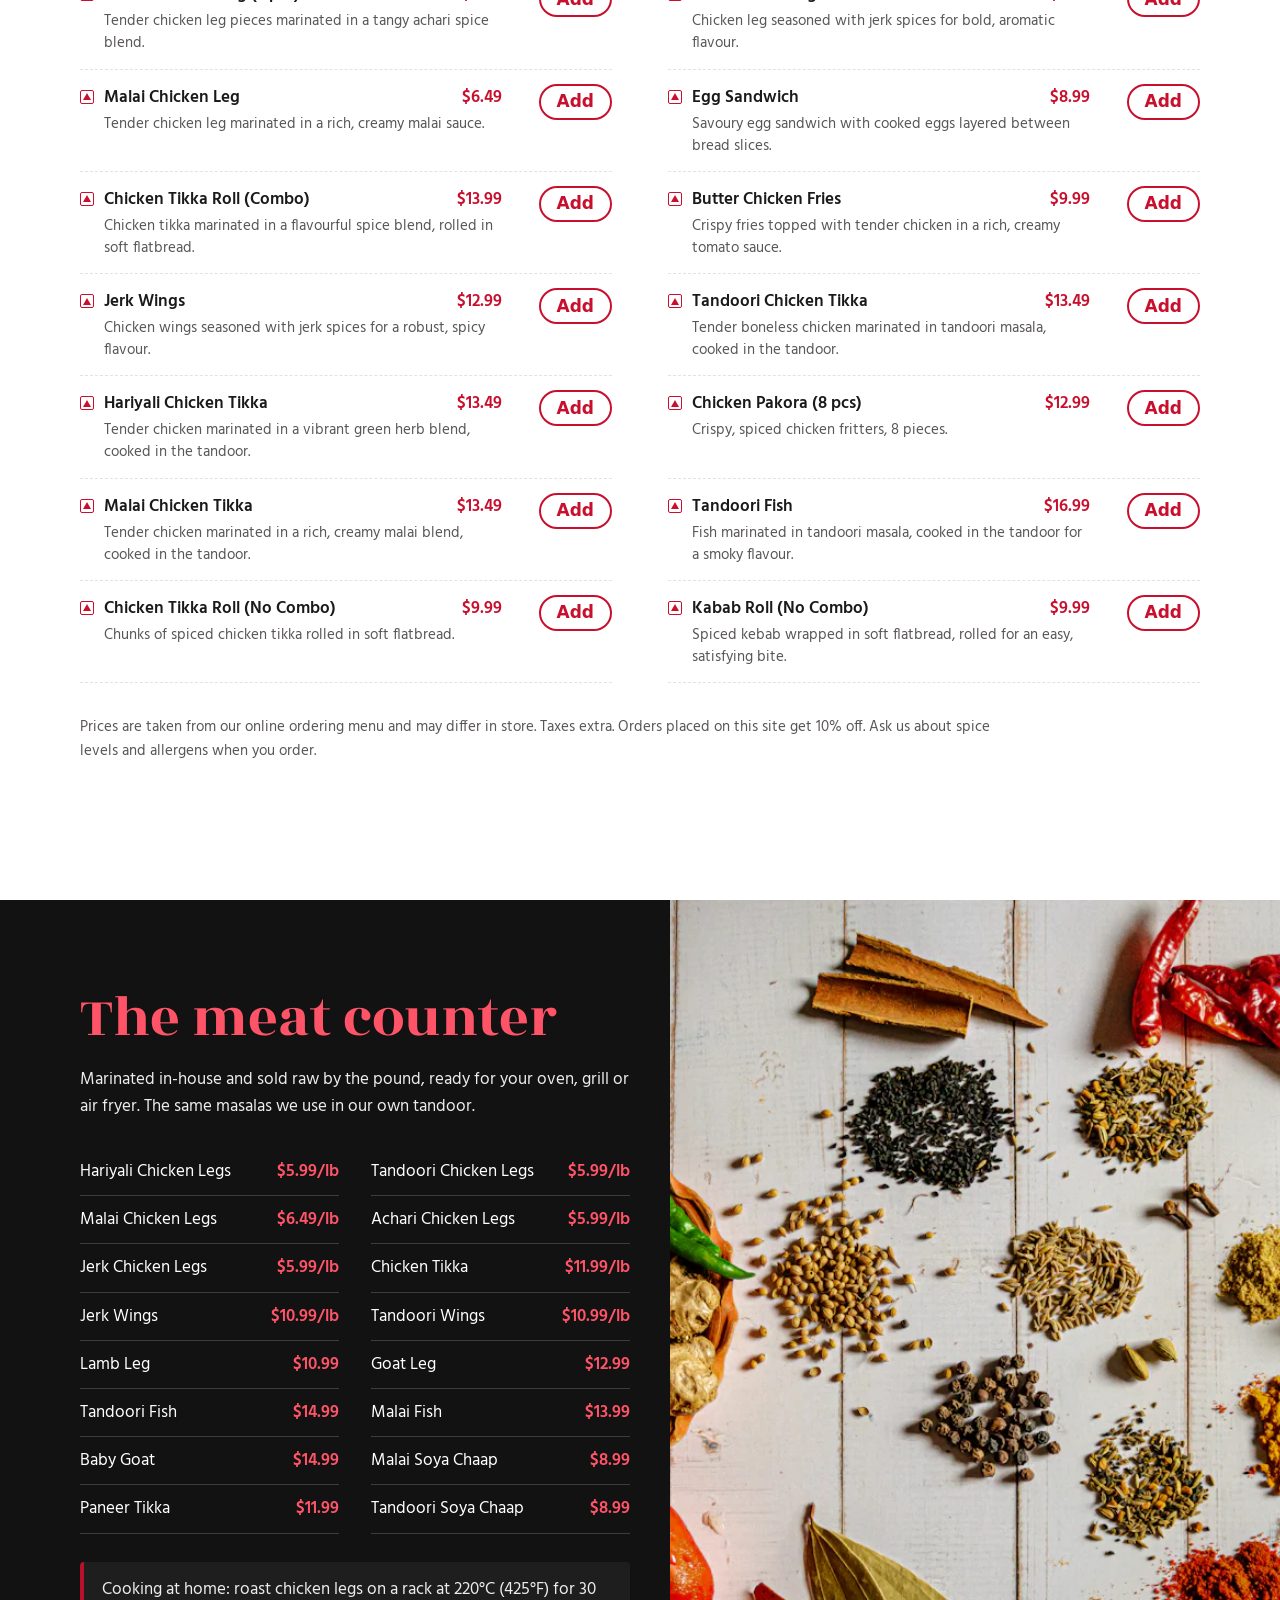
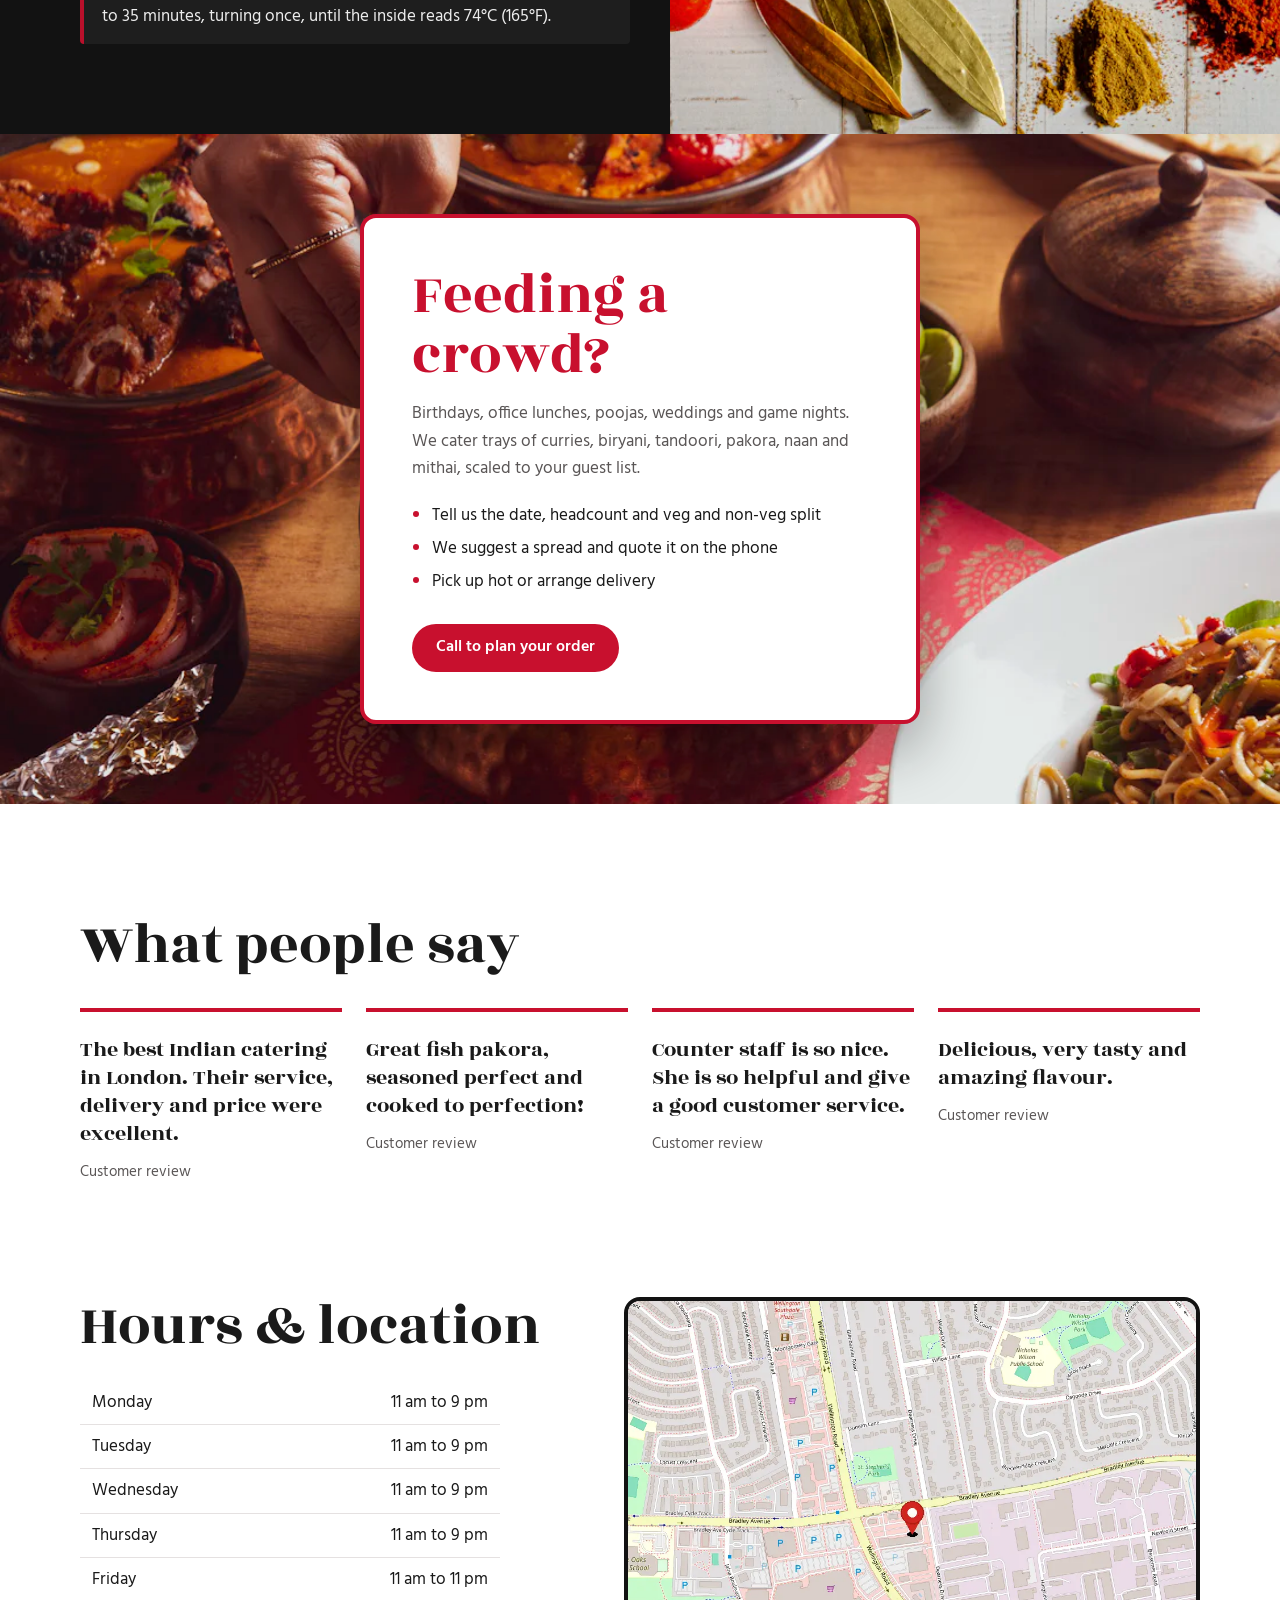
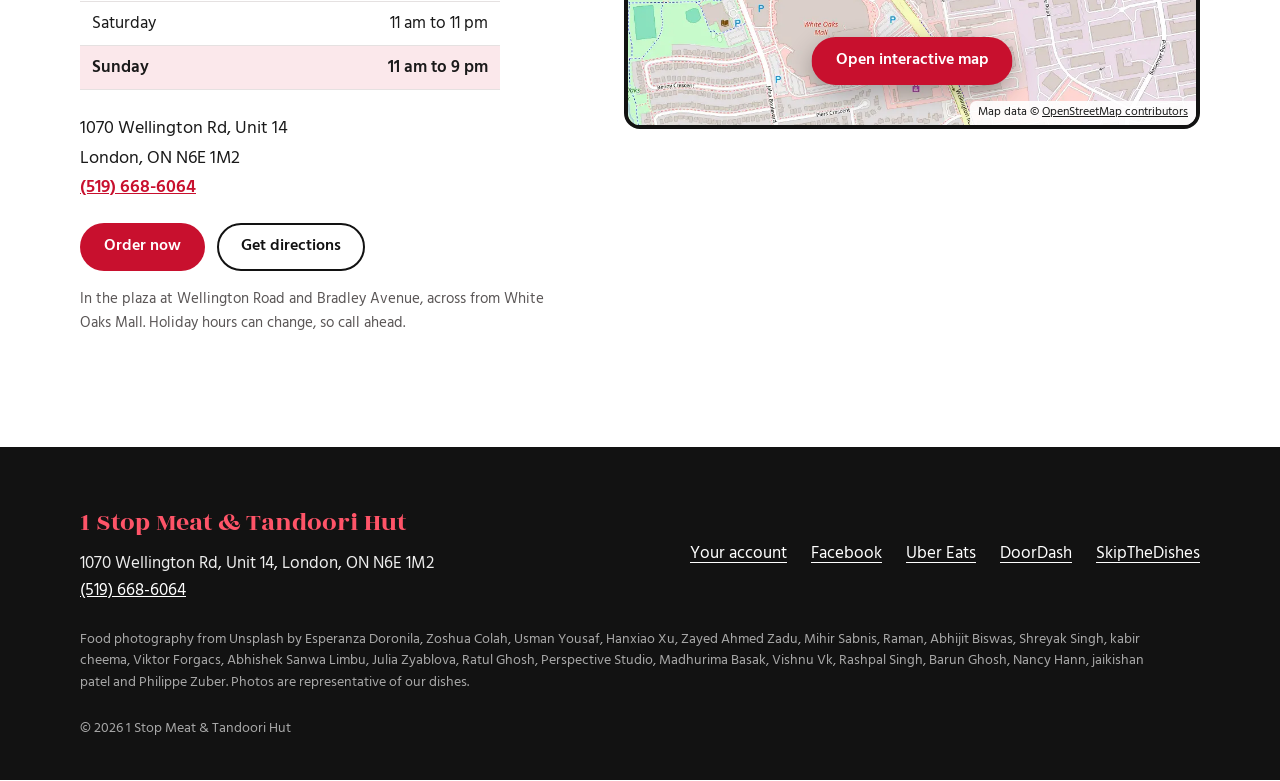
==== commit 385e2daf: "Make the site speak with one voice so customers stop meeting different labels, styles and wording fo" ====
--- a/index.html
+++ b/index.html
@@ -69,12 +69,12 @@
     </button>
     <nav class="nav" id="site-nav" aria-label="Main">
       <a href="#menu">Menu</a>
-      <a href="#butcher">Butcher counter</a>
+      <a href="#butcher">Meat counter</a>
       <a href="#catering">Catering</a>
       <a href="#visit">Hours &amp; location</a>
       <a href="account.html" data-account-link>Sign in</a>
     </nav>
-    <a class="btn btn-call topbar-call" href="tel:+15196686064">Call (519) 668-6064</a>
+    <a class="btn btn-red btn-small topbar-call" href="tel:+15196686064">Call (519) 668-6064</a>
     <button class="topbar-cart" type="button" data-cart-open><span class="visually-hidden">Open your order, </span><span data-cart-count>0</span><span class="visually-hidden"> items</span></button>
   </div>
 </header>
@@ -91,7 +91,7 @@
       <p class="lede">Smoky tandoori, rich Punjabi curries, biryani and chaat from our kitchen, plus fresh marinated chicken, goat and fish from our counter to cook at home.</p>
       <p class="hero-offer">Order direct on this site and save 10% on pickup or delivery.</p>
       <div class="hero-actions">
-        <button class="btn btn-light" type="button" data-order>Order online</button>
+        <button class="btn btn-light" type="button" data-order>Order now</button>
         <a class="btn btn-ghost" href="tel:+15196686064">Call for pickup</a>
       </div>
       <p class="hero-meta">
@@ -135,47 +135,47 @@
       <figure class="fav fav-wide">
         <img src="img/skewers.webp" alt="Chicken tikka skewers over the grill" width="1200" height="700" loading="lazy">
         <span class="fav-add" data-add="tandoori-chicken-leg-2-pcs"></span>
-        <figcaption><span>Tandoori chicken legs, 2 pcs</span><b>$5.99</b></figcaption>
+        <figcaption><span>Tandoori Chicken Leg (2 pcs)</span><b>$5.99</b></figcaption>
       </figure>
       <figure class="fav">
         <img src="img/butter-chicken.webp" alt="Butter chicken in a creamy tomato sauce" width="800" height="600" loading="lazy">
         <span class="fav-add" data-add="butter-chicken"></span>
-        <figcaption><span>Butter chicken</span><b>$14.99</b></figcaption>
+        <figcaption><span>Butter Chicken</span><b>$14.99</b></figcaption>
       </figure>
       <figure class="fav">
         <img src="img/pakora.webp" alt="Golden fried pakora" width="800" height="600" loading="lazy">
         <span class="fav-add" data-add="fish-pakora-1lb-cooked"></span>
-        <figcaption><span>Fish pakora, 1 lb</span><b>$10.49</b></figcaption>
+        <figcaption><span>Fish Pakora (1 lb, cooked)</span><b>$10.49</b></figcaption>
       </figure>
       <figure class="fav">
         <img src="img/biryani.webp" alt="Chicken biryani with mint and cucumber" width="800" height="600" loading="lazy">
         <span class="fav-add" data-add="chicken-biryani"></span>
-        <figcaption><span>Chicken biryani</span><b>$12.99</b></figcaption>
+        <figcaption><span>Chicken Biryani</span><b>$12.99</b></figcaption>
       </figure>
       <figure class="fav">
         <img src="img/samosa.webp" alt="Three golden samosas with green chili" width="800" height="600" loading="lazy">
         <span class="fav-add" data-add="samosa-each"></span>
-        <figcaption><span>Samosa</span><b>$2.49</b></figcaption>
+        <figcaption><span>Samosa (Each)</span><b>$2.49</b></figcaption>
       </figure>
       <figure class="fav">
         <img src="img/paneer.webp" alt="Sizzling paneer tikka with peppers and onions" width="800" height="600" loading="lazy">
         <span class="fav-add" data-add="paneer-tikka"></span>
-        <figcaption><span>Paneer tikka</span><b>$13.99</b></figcaption>
+        <figcaption><span>Paneer Tikka</span><b>$13.99</b></figcaption>
       </figure>
       <figure class="fav">
         <img src="img/chole.webp" alt="Chole with puffed bhature" width="800" height="600" loading="lazy">
         <span class="fav-add" data-add="chole-bhature"></span>
-        <figcaption><span>Chole bhature</span><b>$10.99</b></figcaption>
+        <figcaption><span>Chole Bhature</span><b>$10.99</b></figcaption>
       </figure>
       <figure class="fav">
         <img src="img/momos.webp" alt="Plates of steamed and fried momos" width="800" height="600" loading="lazy">
         <span class="fav-add" data-add="chicken-momos-8pc"></span>
-        <figcaption><span>Chicken momos, 8 pcs</span><b>$13.99</b></figcaption>
+        <figcaption><span>Chicken Momos (8 pcs)</span><b>$13.99</b></figcaption>
       </figure>
       <figure class="fav">
         <img src="img/lassi.webp" alt="Mango lassi in a tall glass beside a fresh mango" width="800" height="600" loading="lazy">
         <span class="fav-add" data-add="mango-lassi"></span>
-        <figcaption><span>Mango lassi</span><b>$6.49</b></figcaption>
+        <figcaption><span>Mango Lassi</span><b>$6.49</b></figcaption>
       </figure>
     </div>
   </section>
@@ -274,8 +274,8 @@
         <a href="tel:+15196686064">(519) 668-6064</a>
       </address>
       <div class="visit-actions">
-        <a class="btn btn-dark" href="https://www.google.com/maps/dir/?api=1&amp;destination=1070+Wellington+Rd+London+ON+N6E+1M2" target="_blank" rel="noopener">Get directions</a>
-        <button class="btn btn-ghost-dark" type="button" data-order>Order online</button>
+        <button class="btn btn-red" type="button" data-order>Order now</button>
+        <a class="btn btn-ghost-dark" href="https://www.google.com/maps/dir/?api=1&amp;destination=1070+Wellington+Rd+London+ON+N6E+1M2" target="_blank" rel="noopener">Get directions</a>
       </div>
       <p class="visit-note">In the plaza at Wellington Road and Bradley Avenue, across from White Oaks Mall. Holiday hours can change, so call ahead.</p>
     </div>
@@ -307,7 +307,7 @@
 
 <nav class="actionbar" aria-label="Quick actions">
   <a href="tel:+15196686064">Call</a>
-  <button type="button" data-order>Order</button>
+  <button type="button" data-order>Order now</button>
   <a href="https://www.google.com/maps/dir/?api=1&amp;destination=1070+Wellington+Rd+London+ON+N6E+1M2" target="_blank" rel="noopener">Directions</a>
 </nav>
 
@@ -320,7 +320,7 @@
       <a href="https://www.ubereats.com/ca/store/1-stop-meat-&amp;-tandoori-hut/xAO4igT_UYuKqNkeJCR69Q" target="_blank" rel="noopener">Uber Eats</a>
       <a href="https://www.doordash.com/store/1-stop-meat-&amp;-tandoori-hut-london-24953357/" target="_blank" rel="noopener">DoorDash</a>
       <a href="https://www.skipthedishes.com/stop-meat-tandoori-hut" target="_blank" rel="noopener">SkipTheDishes</a>
-      <a class="order-call" href="tel:+15196686064">Call for pickup (519) 668-6064</a>
+      <a href="tel:+15196686064">Call for pickup, (519) 668-6064</a>
     </div>
     <button class="order-close" value="close" aria-label="Close">Close</button>
   </form>
--- a/styles.css
+++ b/styles.css
@@ -14,6 +14,7 @@
   --wrap: 1200px;
   --gutter: clamp(16px, 4vw, 40px);
   --topbar-h: 64px;
+  --focus-glow: 0 0 0 3px rgba(200, 16, 46, .2);
 }
 
 *, *::before, *::after { box-sizing: border-box; }
@@ -53,16 +54,12 @@
 }
 .btn-red { background: var(--red); color: #fff; }
 .btn-red:hover { background: var(--red-deep); }
-.btn-dark { background: var(--black); color: #fff; }
-.btn-dark:hover { background: var(--red); }
 .btn-light { background: #fff; color: var(--red); }
 .btn-light:hover { background: var(--black); color: #fff; }
 .btn-ghost { border-color: #fff; color: #fff; background: transparent; }
 .btn-ghost:hover { background: #fff; color: var(--red); }
 .btn-ghost-dark { border-color: var(--black); color: var(--black); background: transparent; }
 .btn-ghost-dark:hover { background: var(--black); color: #fff; }
-.btn-call { background: var(--red); color: #fff; min-height: 40px; padding: 0 16px; font-size: .95rem; }
-.btn-call:hover { background: #fff; color: var(--red); }
 
 .text-link { font-weight: 600; color: var(--red); text-decoration-thickness: 2px; text-underline-offset: 4px; }
 .text-link:hover { color: var(--black); }
@@ -79,7 +76,7 @@
 .brand { display: flex; align-items: center; gap: 10px; text-decoration: none; font-family: var(--display); font-size: 1.25rem; line-height: 1; white-space: nowrap; }
 .brand img { border-radius: 8px; }
 .brand .amp { color: var(--red-bright); }
-.nav { display: flex; gap: 22px; margin-left: auto; }
+.nav, .subnav { display: flex; gap: 22px; margin-left: auto; }
 .nav-toggle { display: none; order: 3; width: 44px; height: 44px; margin-left: 8px; border: 0; border-radius: 10px; background: transparent; color: #fff; cursor: pointer; place-items: center; }
 .nav-toggle:hover { background: rgba(255, 255, 255, .12); }
 .nav-toggle-bars, .nav-toggle-bars::before, .nav-toggle-bars::after { display: block; width: 22px; height: 2px; background: currentColor; border-radius: 2px; position: relative; transition: transform .2s, background-color .2s; }
@@ -89,8 +86,8 @@
 .nav-toggle[aria-expanded="true"] .nav-toggle-bars { background: transparent; }
 .nav-toggle[aria-expanded="true"] .nav-toggle-bars::before { transform: translateY(7px) rotate(45deg); }
 .nav-toggle[aria-expanded="true"] .nav-toggle-bars::after { transform: translateY(-7px) rotate(-45deg); }
-.nav a { text-decoration: none; font-weight: 500; opacity: .92; }
-.nav a:hover { opacity: 1; text-decoration: underline; text-underline-offset: 6px; text-decoration-color: var(--red-bright); text-decoration-thickness: 2px; }
+.nav a, .subnav a { text-decoration: none; font-weight: 500; opacity: .92; white-space: nowrap; }
+.nav a:hover, .subnav a:hover { opacity: 1; text-decoration: underline; text-underline-offset: 6px; text-decoration-color: var(--red-bright); text-decoration-thickness: 2px; }
 
 .hero {
   display: grid; grid-template-columns: minmax(0, 1fr) minmax(0, 1.05fr);
@@ -121,7 +118,6 @@
 }
 .status::before { content: ""; width: 10px; height: 10px; border-radius: 50%; background: var(--ink-soft); margin-top: -2px; }
 .status.is-open::before { background: var(--red); box-shadow: 0 0 0 3px var(--red-soft); }
-.status.is-closed::before { background: var(--ink-soft); }
 .hero-photo { margin: 0; position: relative; min-height: 320px; }
 .hero-photo img { position: absolute; inset: 0; width: 100%; height: 100%; object-fit: cover; }
 
@@ -162,10 +158,10 @@
 .menu-tools { display: flex; flex-wrap: wrap; gap: 12px; align-items: center; }
 .search { display: block; width: min(360px, 100%); }
 .search input {
-  width: 100%; min-height: 44px; padding: 0 16px; border: 2px solid var(--line); border-radius: 999px;
+  width: 100%; min-height: 46px; padding: 0 16px; border: 2px solid var(--line); border-radius: 999px;
   background: #fff; font: inherit; color: var(--ink); -webkit-appearance: none; appearance: none;
 }
-.search input:focus { border-color: var(--black); outline: none; box-shadow: 0 0 0 3px rgba(200, 16, 46, .2); }
+.search input:focus { border-color: var(--black); outline: none; box-shadow: var(--focus-glow); }
 .diet { display: inline-flex; border: 2px solid var(--line); border-radius: 999px; padding: 3px; background: #fff; }
 .diet button {
   display: inline-flex; align-items: center; gap: 6px; min-height: 36px; padding: 0 14px;
@@ -200,7 +196,7 @@
 .is-searching .menu-banner { aspect-ratio: auto; height: 96px; }
 .is-searching .menu-banner h3 { font-size: 1.6rem; bottom: 16px; }
 .menu-items { display: grid; grid-template-columns: repeat(2, minmax(0, 1fr)); column-gap: 56px; margin-top: 8px; }
-.menu-item { display: grid; grid-template-columns: auto 1fr auto; gap: 2px 10px; padding: 14px 0; border-bottom: 1px dashed var(--line); align-content: start; }
+.menu-item { display: grid; grid-template-columns: auto 1fr auto auto; gap: 2px 10px; padding: 14px 0; border-bottom: 1px dashed var(--line); align-content: start; }
 .menu-item .mark { margin-top: 6px; }
 .menu-item-name { font-weight: 600; }
 .menu-item-price { font-weight: 600; font-variant-numeric: tabular-nums; color: var(--red); }
@@ -261,12 +257,13 @@
 .map img { width: 100%; height: 100%; object-fit: cover; }
 .map iframe { width: 100%; height: 100%; border: 0; display: block; }
 .map-load { position: absolute; left: 50%; bottom: 40px; transform: translateX(-50%); box-shadow: 0 8px 24px rgba(0, 0, 0, .3); white-space: nowrap; }
-.map figcaption { position: absolute; right: 0; bottom: 0; background: rgba(255, 253, 248, .9); font-size: .75rem; padding: 2px 8px; border-top-left-radius: 6px; }
+.map figcaption { position: absolute; right: 0; bottom: 0; background: rgba(255, 255, 255, .9); font-size: .75rem; padding: 2px 8px; border-top-left-radius: 6px; }
 
 .footer { background: var(--black); color: #EDEDED; }
 .footer-inner { max-width: var(--wrap); margin: 0 auto; padding: 56px var(--gutter) 40px; display: grid; grid-template-columns: 1fr auto; gap: 24px 48px; }
 .footer-name { font-family: var(--display); font-size: 1.6rem; color: var(--red-bright); margin-bottom: 6px; }
 .footer-links { list-style: none; margin: 0; padding: 0; display: flex; flex-wrap: wrap; gap: 10px 24px; align-self: center; }
+.footer a { color: #fff; }
 .footer-links a { text-underline-offset: 4px; }
 .credits, .copy { grid-column: 1 / -1; font-size: .85rem; color: #A9A9A9; max-width: 80em; }
 
@@ -278,7 +275,7 @@
 }
 .order::backdrop { background: rgba(0, 0, 0, .6); }
 .order form { padding: 28px; position: relative; }
-.order h2 { font-size: 2rem; margin-bottom: 8px; padding-right: 64px; }
+.order h2 { font-size: 1.75rem; margin-bottom: 8px; padding-right: 64px; }
 .order p { color: var(--ink-soft); margin-bottom: 20px; }
 .order-links { display: grid; gap: 10px; }
 .order-links a {
@@ -286,11 +283,11 @@
   border: 2px solid var(--line); text-decoration: none; font-weight: 600; background: #fff;
 }
 .order-links a:hover { border-color: var(--red); }
-.order-links .order-call { background: var(--red); border-color: var(--red); color: #fff; }
-.order-close {
-  position: absolute; top: 20px; right: 20px; border: 0; background: transparent; cursor: pointer;
-  font-weight: 600; text-decoration: underline; text-underline-offset: 4px; padding: 6px;
-}
+.order-close, .sheet-close {
+  min-height: 44px; padding: 0 10px; border: 0; background: transparent; cursor: pointer;
+  font-weight: 600; text-decoration: underline; text-underline-offset: 4px;
+}
+.order-close { position: absolute; top: 14px; right: 14px; }
 
 .hero-offer {
   align-self: flex-start; background: var(--black); color: #fff; font-weight: 600;
@@ -308,14 +305,8 @@
 }
 .topbar-cart:not(.has-items) [data-cart-count] { display: none; }
 
-.subnav { display: flex; gap: 20px; margin-left: auto; }
-.subnav a { text-decoration: none; font-weight: 500; }
-.subnav a:hover { text-decoration: underline; text-underline-offset: 6px; text-decoration-color: var(--red-bright); text-decoration-thickness: 2px; }
-
-.menu-item { grid-template-columns: auto 1fr auto auto; }
 .menu-item .qty { grid-column: 4; grid-row: 1 / span 2; align-self: start; }
-.menu-item-desc { grid-column: 2 / 4; }
-.qty { display: inline-flex; align-items: center; justify-content: flex-end; min-width: 92px; }
+.qty { display: inline-flex; align-items: center; justify-content: flex-end; min-width: 100px; }
 .qty-add, .qty-btn {
   min-height: 36px; border: 2px solid var(--red); border-radius: 999px; background: #fff; color: var(--red);
   font-weight: 700; cursor: pointer; line-height: 1;
@@ -324,9 +315,9 @@
 .qty-add:hover, .qty-btn:hover { background: var(--red); color: #fff; }
 .qty-btn { width: 36px; font-size: 1.2rem; }
 .qty-n { min-width: 28px; text-align: center; font-weight: 700; font-variant-numeric: tabular-nums; }
-.fav-add { position: absolute; top: 10px; right: 10px; z-index: 1; }
+.fav-add { position: absolute; top: 10px; right: 10px; z-index: 1; display: inline-flex; align-items: center; }
 .fav-add .qty-add, .fav-add .qty-btn { border-color: #fff; box-shadow: 0 4px 12px rgba(0, 0, 0, .3); }
-.fav-add .qty-n { background: #fff; border-radius: 999px; min-width: 32px; padding: 4px 0 2px; margin: 0 4px; box-shadow: 0 4px 12px rgba(0, 0, 0, .3); }
+.fav-add .qty-n { display: grid; place-items: center; min-width: 36px; height: 36px; margin: 0 4px; padding-top: 2px; background: #fff; border-radius: 999px; box-shadow: 0 4px 12px rgba(0, 0, 0, .3); }
 
 .cartbar { position: fixed; left: 0; right: 0; bottom: 0; z-index: 45; padding: 0 var(--gutter) 16px; pointer-events: none; }
 .cartbar-button {
@@ -346,8 +337,8 @@
 .sheet::backdrop { background: rgba(0, 0, 0, .6); }
 .sheet-inner { display: flex; flex-direction: column; height: 100%; }
 .sheet-head { display: flex; align-items: center; justify-content: space-between; padding: 20px 24px; border-bottom: 4px solid var(--red); background: var(--black); color: #fff; }
-.sheet-head h2 { font-size: 2rem; }
-.sheet-close { border: 0; background: transparent; color: #fff; font-weight: 600; text-decoration: underline; text-underline-offset: 4px; cursor: pointer; padding: 6px; }
+.sheet-head h2 { font-size: 1.75rem; }
+.sheet-close { color: #fff; }
 .sheet-body { flex: 1; overflow-y: auto; padding: 8px 24px; }
 .sheet-foot { padding: 16px 24px 24px; border-top: 1px solid var(--line); display: grid; gap: 12px; }
 .sheet-foot:empty { display: none; }
@@ -370,31 +361,30 @@
 .bill-note { color: var(--ink-soft); font-size: .9rem; margin-top: 8px; }
 
 .order-links .order-direct {
-  display: grid; justify-items: start; gap: 0; min-height: 64px; padding: 10px 18px; border: 2px solid var(--black);
-  border-radius: 12px; background: var(--black); color: #fff; cursor: pointer; text-align: left;
+  display: grid; justify-items: start; gap: 0; min-height: 64px; padding: 10px 18px; border: 2px solid var(--red);
+  border-radius: 12px; background: var(--red); color: #fff; cursor: pointer; text-align: left;
 }
 .order-direct span { font-weight: 700; font-size: 1.1rem; }
-.order-direct small { color: #FFC9D1; font-size: .92rem; }
-.order-direct:hover { background: var(--red); border-color: var(--red); }
-.order-direct:hover small { color: #fff; }
+.order-direct small { font-size: .92rem; opacity: .9; }
+.order-links .order-direct:hover { background: var(--red-deep); border-color: var(--red-deep); }
 
 .page { max-width: var(--wrap); margin: 0 auto; padding: 32px var(--gutter) 80px; min-height: 60vh; }
 .page-narrow { max-width: 860px; }
-.page-wide { max-width: 1440px; }
+body:has(.page-wide) { --wrap: 1440px; }
 .page-head { margin-bottom: 24px; }
-.page-head h1 { font-size: clamp(2.4rem, 6vw, 3.6rem); }
+.page-head h1, .order-head h1 { font-size: clamp(2.4rem, 6vw, 3.6rem); }
 .page-head-row { display: flex; flex-wrap: wrap; align-items: end; justify-content: space-between; gap: 16px; }
 .page-lede { color: var(--ink-soft); margin-top: 6px; }
 .back-link { display: inline-block; margin-bottom: 12px; font-weight: 600; color: var(--red); text-underline-offset: 4px; }
 
 .panel { background: #fff; border: 1px solid var(--line); border-radius: 16px; padding: clamp(20px, 3vw, 28px); margin: 0 0 20px; min-width: 0; }
 fieldset.panel { display: block; }
-.panel-title { font-family: var(--display); font-weight: 400; font-size: 1.7rem; line-height: 1.1; margin: 0 0 14px; padding: 0; }
+.panel-title { font-family: var(--display); font-weight: 400; font-size: 1.75rem; line-height: 1.1; margin: 0 0 14px; padding: 0; }
 legend.panel-title { float: left; width: 100%; }
 legend.panel-title + * { clear: both; }
 .panel-title:focus { outline: none; }
 .panel-intro { color: var(--ink-soft); margin-bottom: 16px; }
-.sub-title { font-family: var(--body); font-weight: 700; font-size: 1.05rem; margin-top: 8px; }
+.sub-title { font-family: var(--body); font-weight: 700; font-size: 1.05rem; margin: 20px 0 10px; }
 
 .field { display: grid; gap: 6px; margin-bottom: 14px; font-weight: 600; }
 .field > span { font-size: .95rem; }
@@ -402,8 +392,10 @@
   width: 100%; min-height: 48px; padding: 10px 14px; border: 2px solid var(--line); border-radius: 10px;
   background: #fff; font: inherit; font-weight: 400; color: var(--ink);
 }
+.field input, .field textarea { -webkit-appearance: none; appearance: none; }
 .field textarea { resize: vertical; min-height: 84px; }
-.field input:focus, .field select:focus, .field textarea:focus { outline: none; border-color: var(--black); box-shadow: 0 0 0 3px rgba(200, 16, 46, .2); }
+.field input:focus, .field select:focus, .field textarea:focus { outline: none; border-color: var(--black); box-shadow: var(--focus-glow); }
+.field [aria-invalid="true"] { border-color: var(--red); }
 .field-row { display: grid; grid-template-columns: 1.4fr 1fr; gap: 0 12px; }
 .field-hint { color: var(--ink-soft); font-size: .92rem; font-weight: 400; margin-bottom: 12px; }
 .field-static { display: grid; gap: 2px; margin-bottom: 14px; }
@@ -417,13 +409,13 @@
 
 .choice-grid { display: grid; grid-template-columns: repeat(2, minmax(0, 1fr)); gap: 12px; margin-bottom: 14px; }
 .choice {
-  position: relative; display: grid; gap: 2px; padding: 16px 16px 16px 48px; border: 2px solid var(--line); border-radius: 12px; cursor: pointer;
+  position: relative; display: grid; align-content: start; gap: 2px; padding: 16px 16px 16px 48px; border: 2px solid var(--line); border-radius: 12px; cursor: pointer;
 }
 .choice input { position: absolute; left: 16px; top: 19px; width: 20px; height: 20px; margin: 0; accent-color: var(--red); }
 .choice-title { font-weight: 700; }
 .choice-text { color: var(--ink-soft); font-size: .92rem; }
 .choice:has(input:checked) { border-color: var(--red); background: var(--red-soft); }
-.choice:has(input:focus-visible) { outline: 3px solid var(--red); outline-offset: 2px; }
+.choice:has(input:focus-visible) { outline: 3px solid var(--red); outline-offset: 3px; }
 .choice.is-disabled { opacity: .55; cursor: not-allowed; }
 
 .tip-options { display: flex; flex-wrap: wrap; gap: 8px; margin-bottom: 10px; }
@@ -431,7 +423,7 @@
 .tip input { position: absolute; opacity: 0; inset: 0; margin: 0; cursor: pointer; }
 .tip span { display: grid; place-items: center; min-height: 44px; min-width: 76px; padding: 0 16px; border: 2px solid var(--line); border-radius: 999px; font-weight: 600; }
 .tip input:checked + span { background: var(--black); border-color: var(--black); color: #fff; }
-.tip input:focus-visible + span { outline: 3px solid var(--red); outline-offset: 2px; }
+.tip input:focus-visible + span { outline: 3px solid var(--red); outline-offset: 3px; }
 
 .checkout { display: grid; grid-template-columns: minmax(0, 1fr) minmax(300px, 380px); gap: 24px; align-items: start; }
 .checkout-summary { position: sticky; top: calc(var(--topbar-h) + 16px); }
@@ -443,12 +435,13 @@
 .fine-print { color: var(--ink-soft); font-size: .85rem; margin-top: 12px; }
 .btn-block { width: 100%; }
 .btn-small { min-height: 40px; padding: 0 16px; font-size: .95rem; }
-.btn-danger { border-color: var(--red); color: var(--red); }
+.btn-danger { border-color: var(--red); color: var(--red); background: transparent; }
 .btn-danger:hover { background: var(--red); border-color: var(--red); color: #fff; }
 .btn:disabled { opacity: .55; cursor: not-allowed; }
 .link-button { border: 0; background: none; padding: 4px 0; color: var(--red); font-weight: 600; text-decoration: underline; text-underline-offset: 4px; cursor: pointer; }
 .link-button:disabled { color: var(--ink-soft); text-decoration: none; cursor: default; }
-.form-error { color: var(--red); font-weight: 600; margin: 8px 0; }
+.form-error { color: var(--red-deep); background: var(--red-soft); border-left: 4px solid var(--red); border-radius: 10px; padding: 10px 14px; font-weight: 600; margin: 8px 0; }
+.field > .field-error { margin: 0; padding: 8px 12px; font-size: .92rem; }
 .form-error:empty { display: none; }
 .form-error:focus { outline: none; }
 .form-ok { color: var(--ink); font-weight: 600; margin-top: 8px; }
@@ -457,21 +450,21 @@
 .signin-links { display: flex; flex-wrap: wrap; gap: 8px 20px; margin-top: 12px; }
 .signed-in { display: flex; flex-wrap: wrap; gap: 4px 16px; align-items: baseline; }
 
-.demo-banner { background: var(--black); color: #fff; border-left: 6px solid var(--red); border-radius: 10px; padding: 12px 16px; margin-bottom: 20px; }
+.demo-banner { background: var(--black); color: #fff; border-left: 6px solid var(--red); border-radius: 12px; padding: 14px 18px; margin-bottom: 20px; }
 .demo-hint { background: var(--gray-soft); border-radius: 10px; padding: 10px 14px; margin-bottom: 14px; font-size: .95rem; }
 .demo-hint a { color: var(--red); font-weight: 600; }
 .notice { border-radius: 12px; padding: 14px 18px; margin-bottom: 20px; }
-.notice-ok { background: var(--black); color: #fff; border-left: 6px solid var(--red); }
+.notice-ok { background: #fff; border: 2px solid var(--black); border-left-width: 6px; }
 .notice-warn { background: var(--red-soft); border-left: 6px solid var(--red); }
 .empty-state { display: grid; gap: 14px; justify-items: start; }
 
 .order-head { display: grid; gap: 8px; justify-items: start; margin-bottom: 24px; }
-.order-head h1 { font-size: clamp(2.4rem, 6vw, 3.4rem); }
 .order-kicker { color: var(--ink-soft); }
 .status-pill { display: inline-block; padding: 4px 12px 2px; border-radius: 999px; font-weight: 600; font-size: .9rem; background: var(--gray-soft); }
 .status-received { background: var(--red); color: #fff; }
 .status-accepted, .status-preparing { background: var(--black); color: #fff; }
 .status-ready, .status-out_for_delivery { background: var(--red-soft); color: var(--red-deep); box-shadow: inset 0 0 0 2px var(--red); }
+.status-completed { background: #fff; color: var(--ink); box-shadow: inset 0 0 0 2px var(--ink); }
 .status-cancelled { background: var(--gray-soft); color: var(--ink-soft); text-decoration: line-through; }
 .progress { list-style: none; margin: 0 0 28px; padding: 0; display: grid; grid-template-columns: repeat(5, minmax(0, 1fr)); gap: 6px; counter-reset: step; }
 .progress li { position: relative; padding-top: 18px; font-size: .92rem; color: var(--ink-soft); }
@@ -522,7 +515,6 @@
 .ticket-actions { display: flex; flex-wrap: wrap; gap: 8px; }
 
 .footer-slim .footer-inner { padding: 28px var(--gutter); grid-template-columns: 1fr; gap: 6px; }
-.footer-slim a { color: #fff; }
 
 @media (max-width: 1080px) {
   .topbar-inner { position: relative; }
@@ -562,11 +554,12 @@
   body { padding-bottom: 64px; }
   .topbar-call { display: none; }
   .topbar-cart { margin-left: auto; }
+  .subpage .topbar-cart { margin-left: 0; }
+  .subpage .brand > span { display: none; }
   .nav-toggle { margin-left: 4px; }
   .brand { font-size: 1.1rem; min-width: 0; }
   .brand > span { overflow: hidden; text-overflow: ellipsis; }
   .topbar-inner { gap: 12px; }
-  .subpage .brand > span { display: none; }
   .cartbar { bottom: calc(64px + env(safe-area-inset-bottom)); padding-bottom: 10px; }
   body.has-cartbar { padding-bottom: 140px; }
   .subpage, .subpage.has-cartbar { padding-bottom: 0; }
@@ -610,6 +603,18 @@
   .brand img { width: 30px; height: 30px; }
 }
 
+.hero :focus-visible, .actionbar :focus-visible { outline-color: #fff; }
+
+@media (pointer: coarse) {
+  .qty-add, .qty-btn, .chips button, .link-button, .btn-small { min-height: 44px; }
+  .qty-btn { width: 44px; }
+  .qty { min-width: 116px; }
+  .fav-add .qty-n { height: 44px; min-width: 40px; }
+  .diet { padding: 2px; }
+  .diet button { min-height: 40px; }
+  .search input { min-height: 48px; }
+}
+
 @media (prefers-reduced-motion: reduce) {
   html { scroll-behavior: auto; }
   *, *::before, *::after { transition: none !important; animation: none !important; }
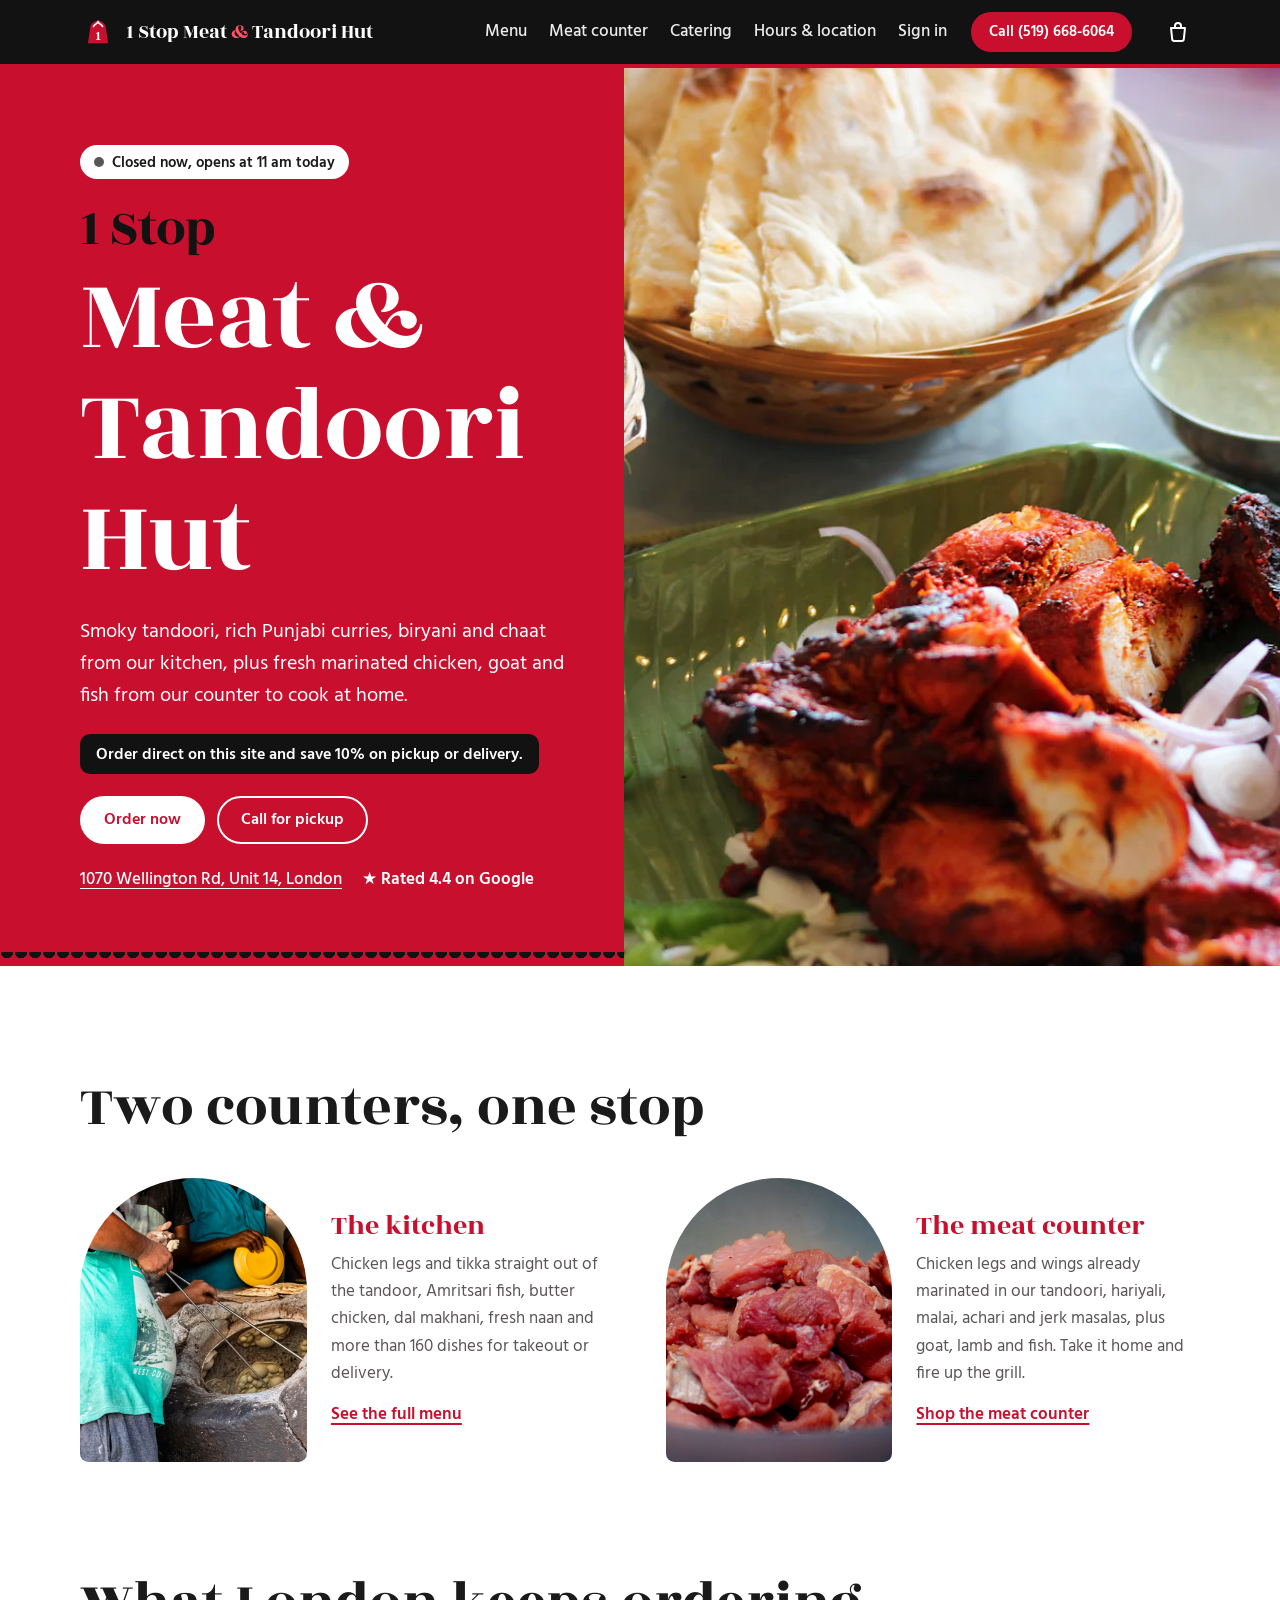
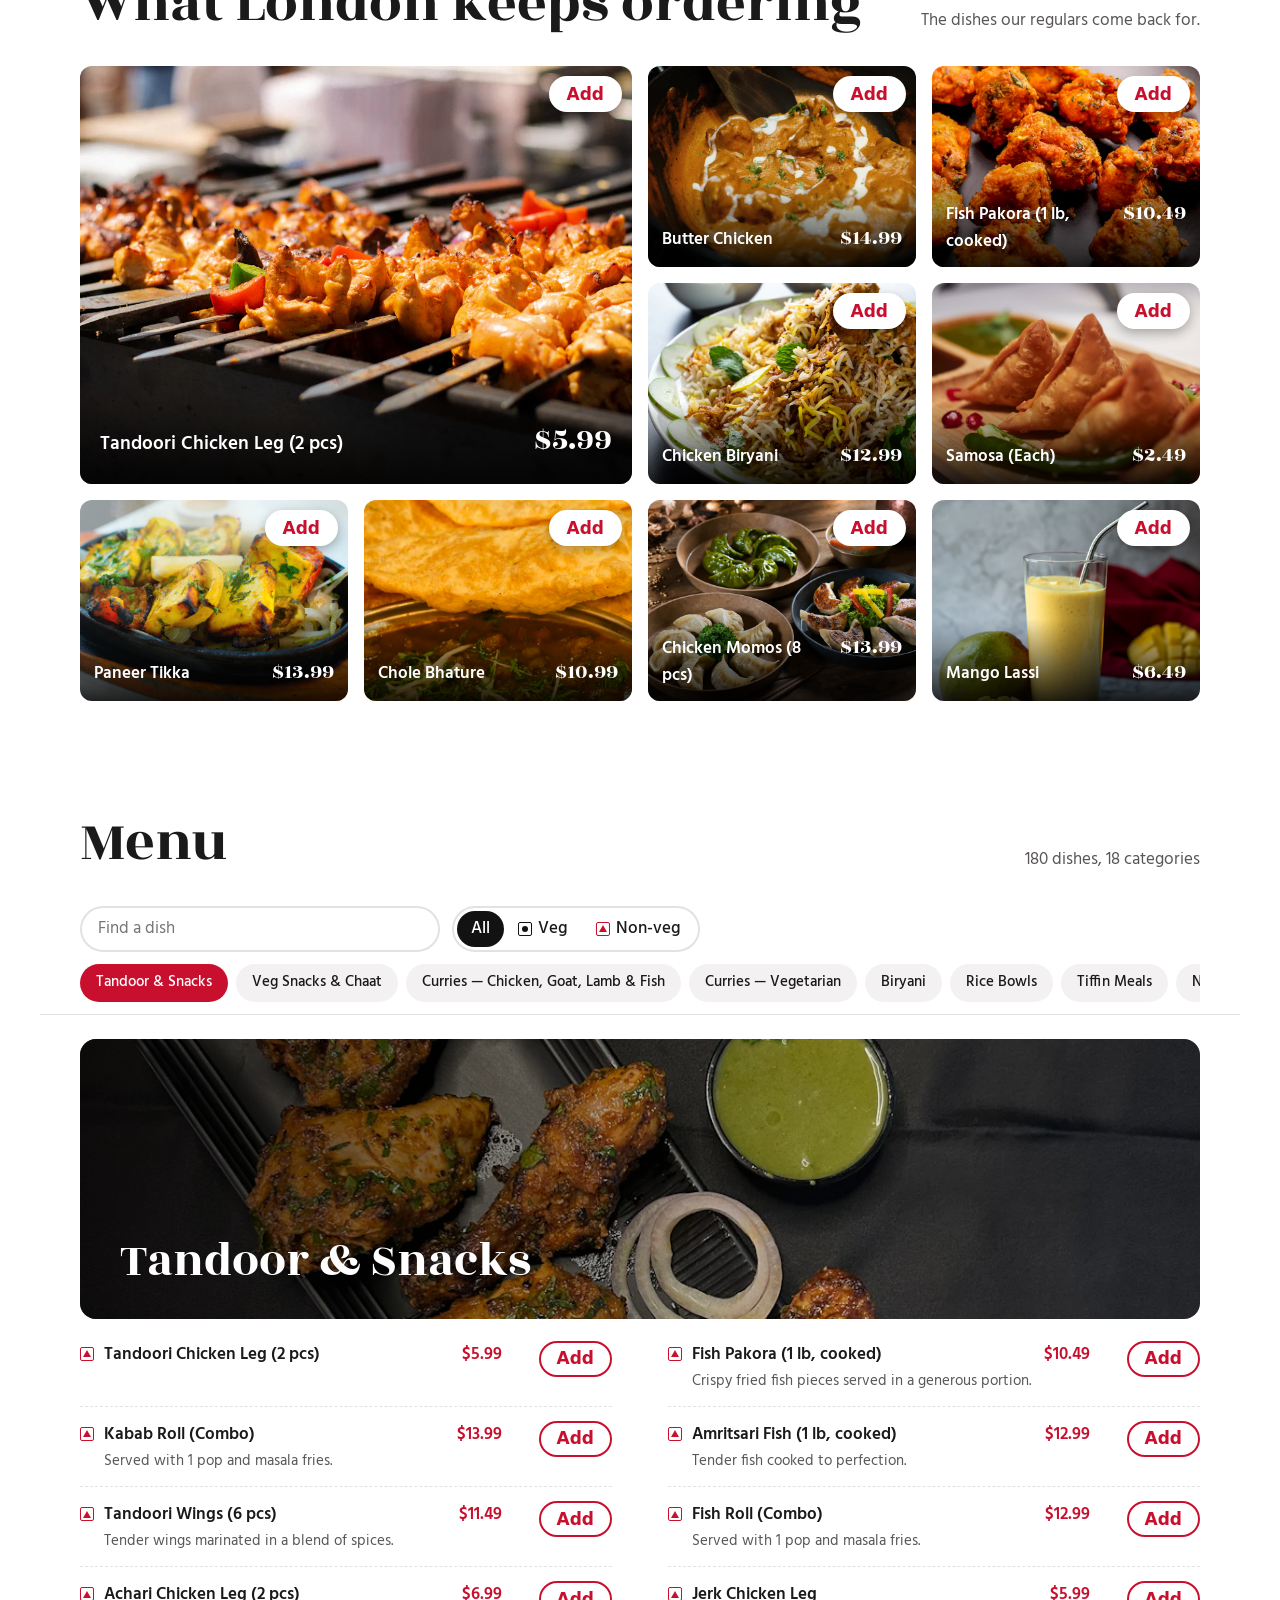
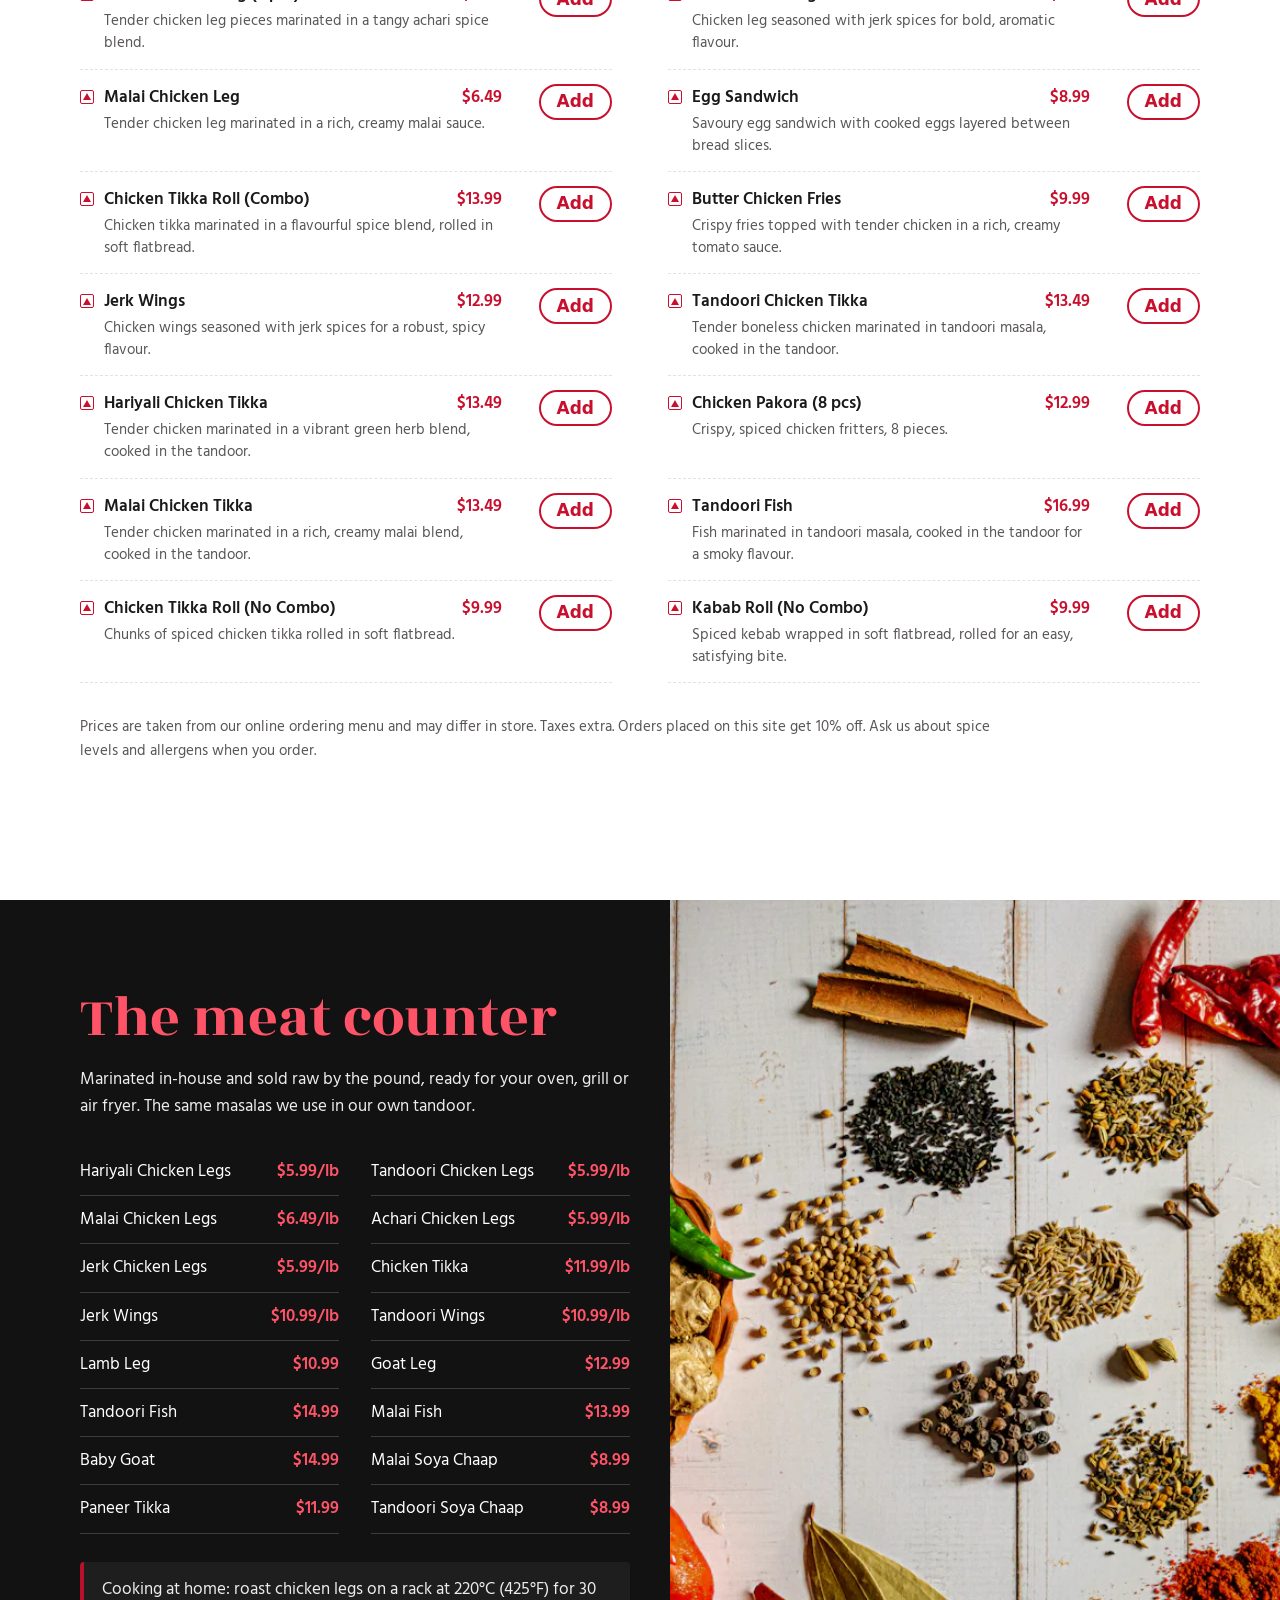
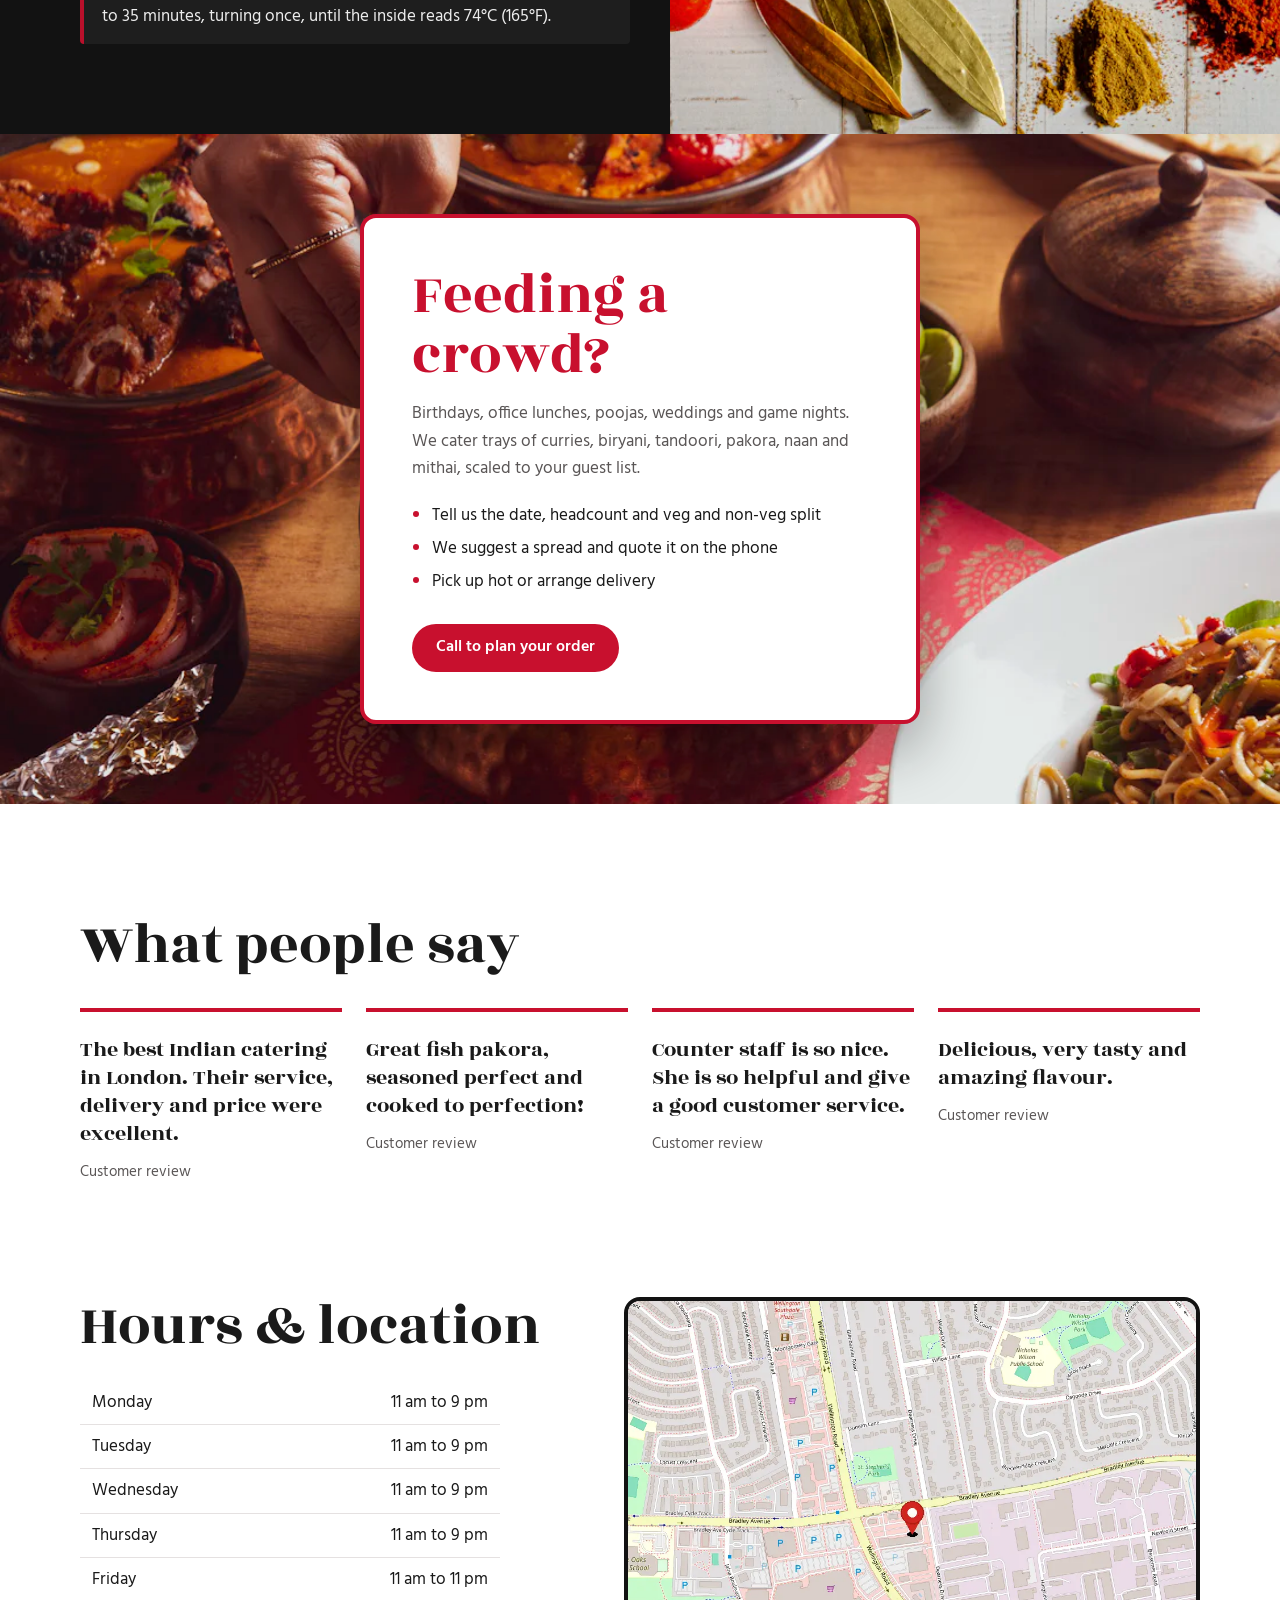
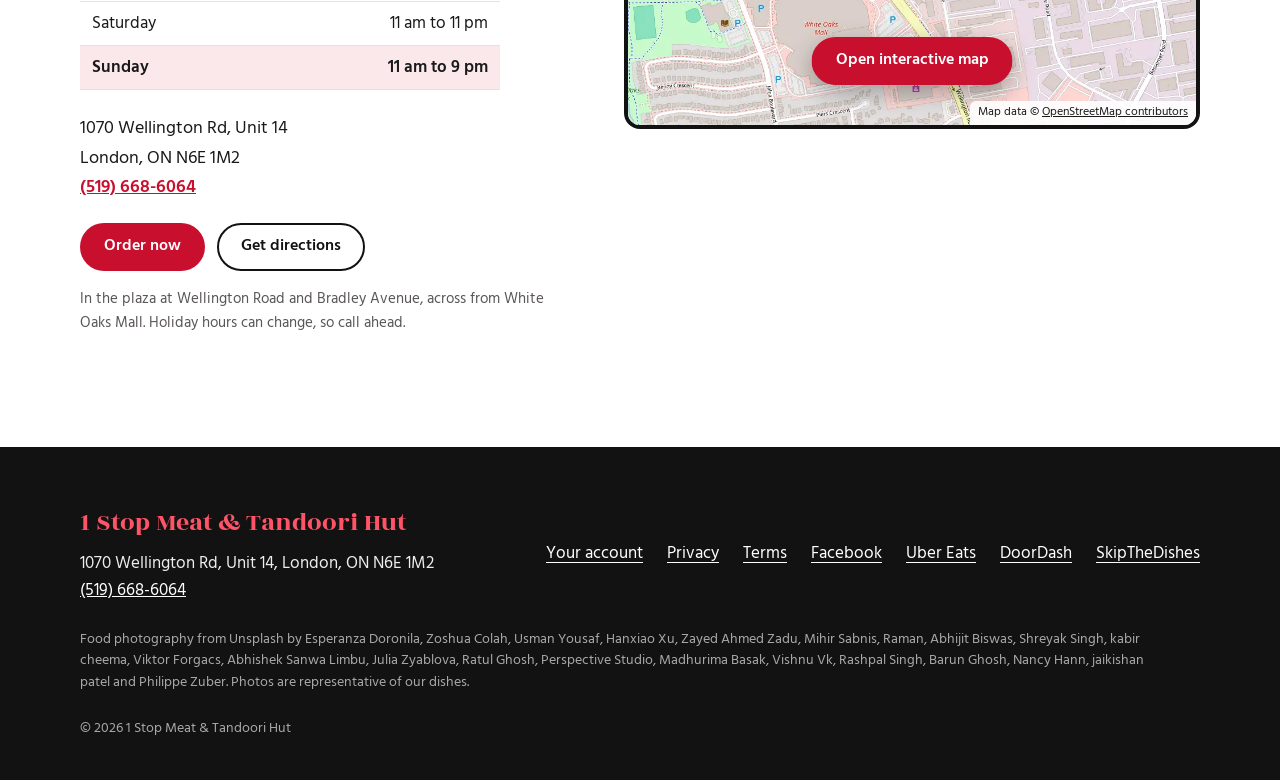
==== commit 8e25f042: "Deploy Hardeepsk/tandoori-hut@f889c72d21" ====
--- a/index.html
+++ b/index.html
@@ -19,7 +19,7 @@
 <link rel="preconnect" href="https://fonts.gstatic.com" crossorigin>
 <link href="https://fonts.googleapis.com/css2?family=Hind:wght@400;500;600;700&family=Rozha+One&display=swap" rel="stylesheet">
 <link rel="preload" as="image" href="img/hero.webp" fetchpriority="high">
-<link rel="stylesheet" href="styles.css">
+<link rel="stylesheet" href="styles.css?v=23660a1f26">
 <script type="application/ld+json">
 {
   "@context": "https://schema.org",
@@ -295,6 +295,8 @@
     </div>
     <ul class="footer-links">
       <li><a href="account.html">Your account</a></li>
+      <li><a href="privacy.html">Privacy</a></li>
+      <li><a href="terms.html">Terms</a></li>
       <li><a href="https://www.facebook.com/1stopmeatandtandoorihut/" target="_blank" rel="noopener">Facebook</a></li>
       <li><a href="https://www.ubereats.com/ca/store/1-stop-meat-&amp;-tandoori-hut/xAO4igT_UYuKqNkeJCR69Q" target="_blank" rel="noopener">Uber Eats</a></li>
       <li><a href="https://www.doordash.com/store/1-stop-meat-&amp;-tandoori-hut-london-24953357/" target="_blank" rel="noopener">DoorDash</a></li>
@@ -345,6 +347,6 @@
   </div>
 </dialog>
 
-<script type="module" src="app.js"></script>
+<script type="module" src="app.js?v=23660a1f26"></script>
 </body>
 </html>
--- a/styles.css
+++ b/styles.css
@@ -515,6 +515,19 @@
 .ticket-actions { display: flex; flex-wrap: wrap; gap: 8px; }
 
 .footer-slim .footer-inner { padding: 28px var(--gutter); grid-template-columns: 1fr; gap: 6px; }
+.fine-print a { color: var(--red); text-underline-offset: 3px; }
+.fine-print a:hover { color: var(--black); }
+
+.prose p, .prose ul { max-width: 68ch; margin: 0 0 16px; }
+.prose ul { padding-left: 1.25em; }
+.prose li { margin-bottom: 6px; }
+.prose li::marker { color: var(--red); }
+.prose h2 { font-size: clamp(1.5rem, 4vw, 2rem); color: var(--red); margin: 40px 0 12px; }
+.prose a { color: var(--red); font-weight: 600; text-underline-offset: 4px; }
+.prose a:hover { color: var(--black); }
+.prose a[href^="tel:"] { white-space: nowrap; }
+.prose .page-head { margin-bottom: 8px; }
+.notfound-actions { display: flex; flex-wrap: wrap; gap: 12px; }
 
 @media (max-width: 1080px) {
   .topbar-inner { position: relative; }
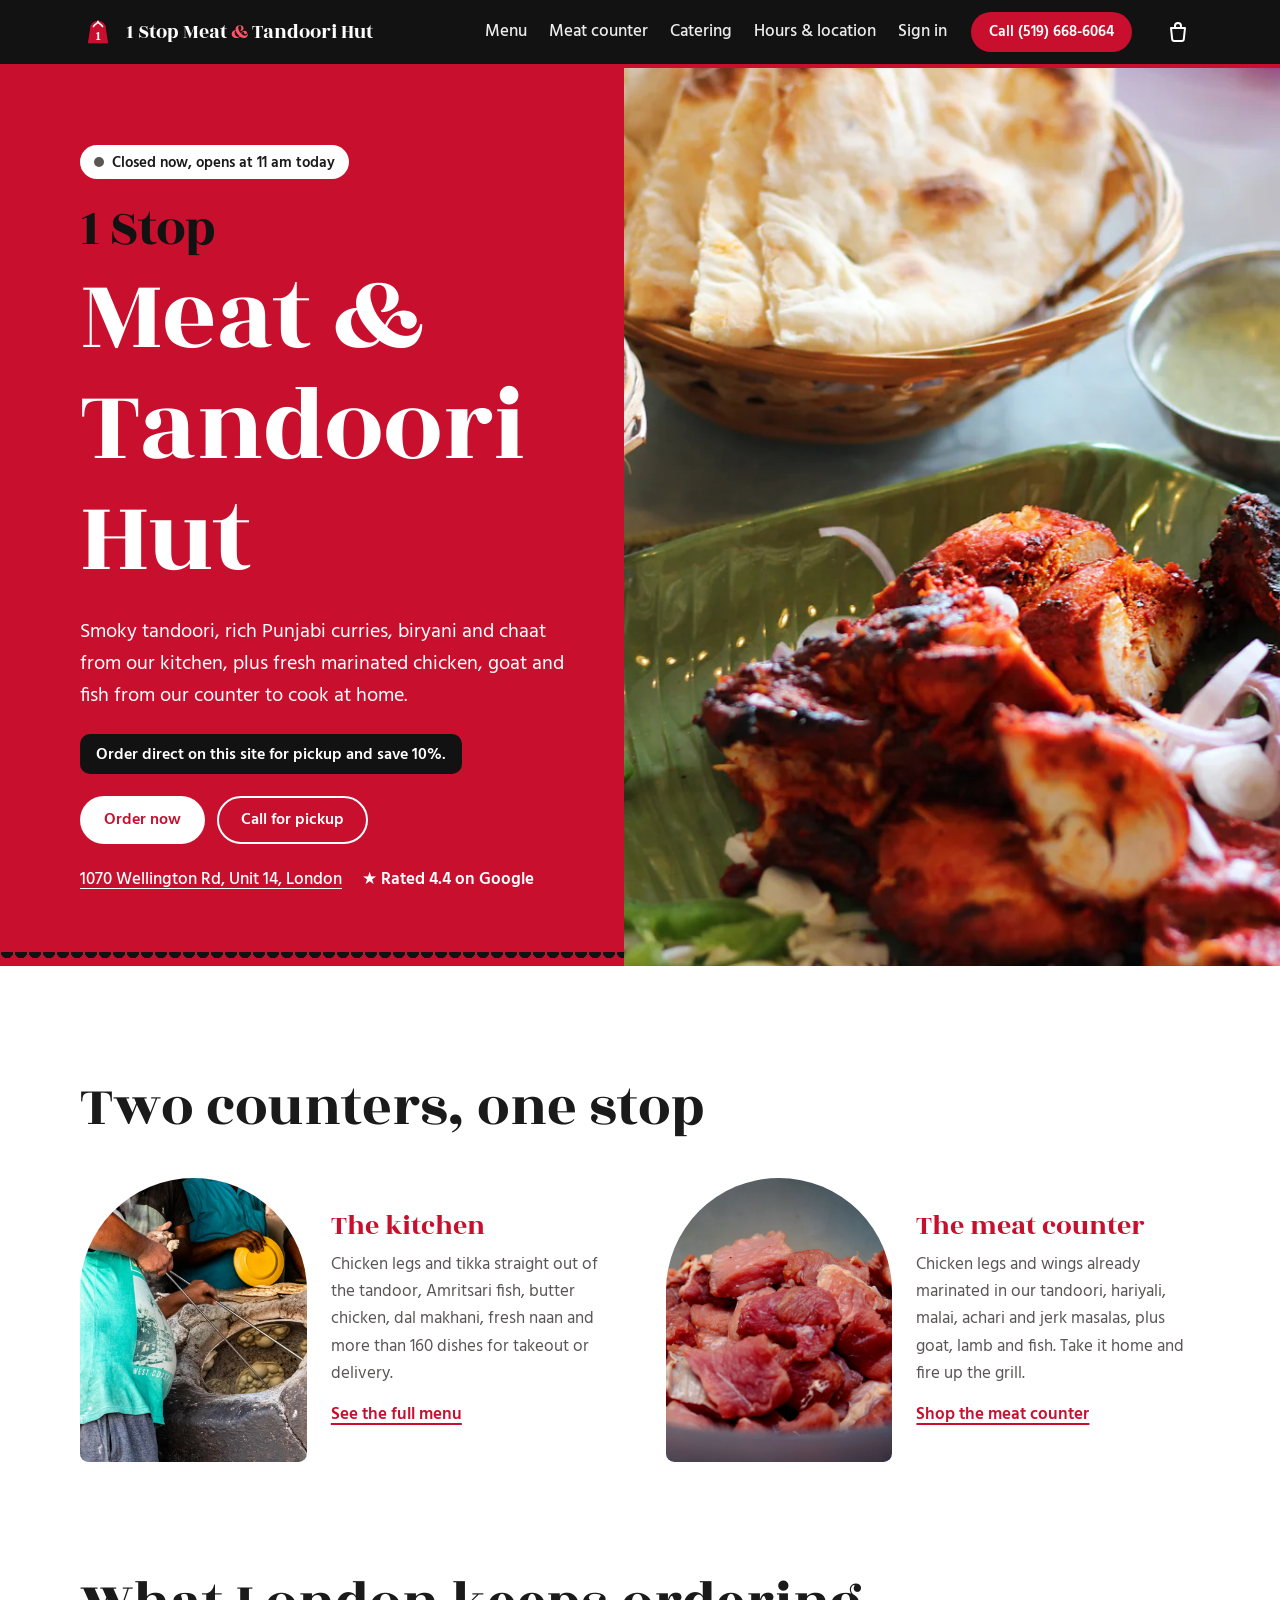
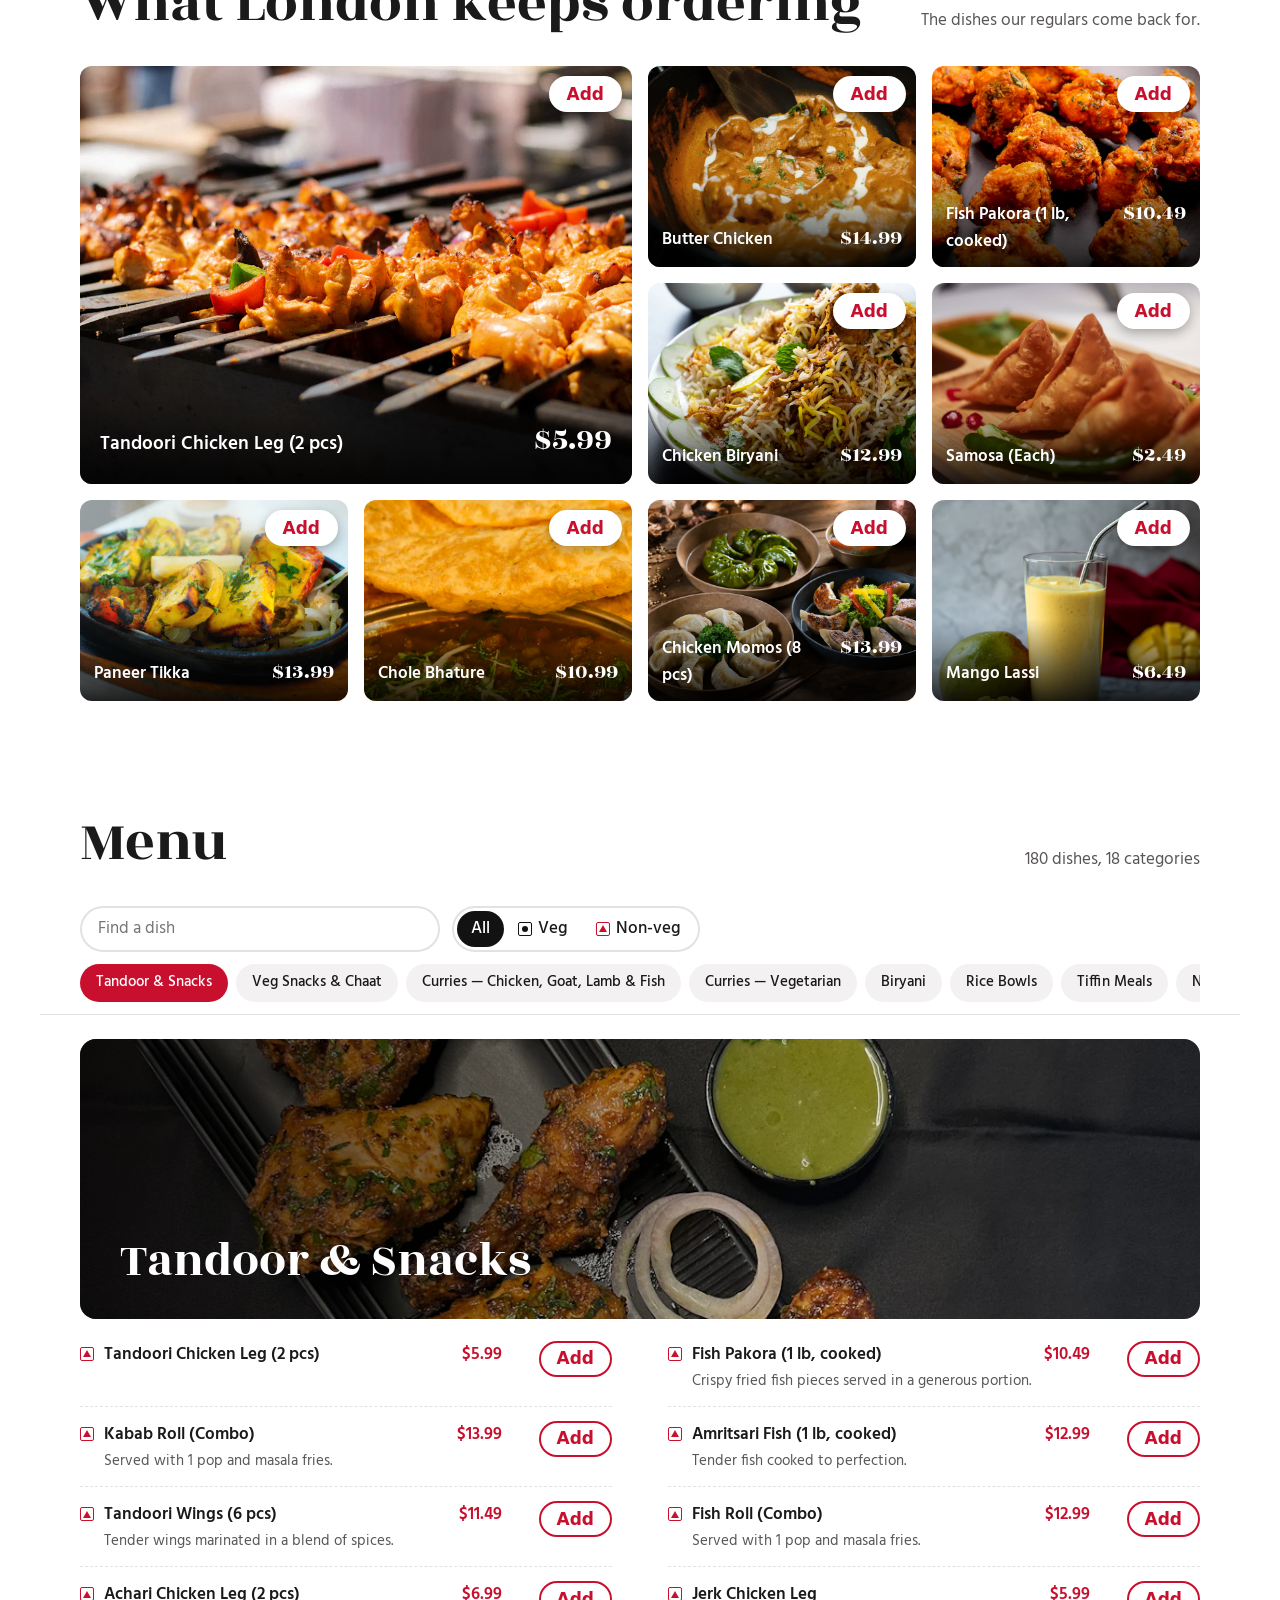
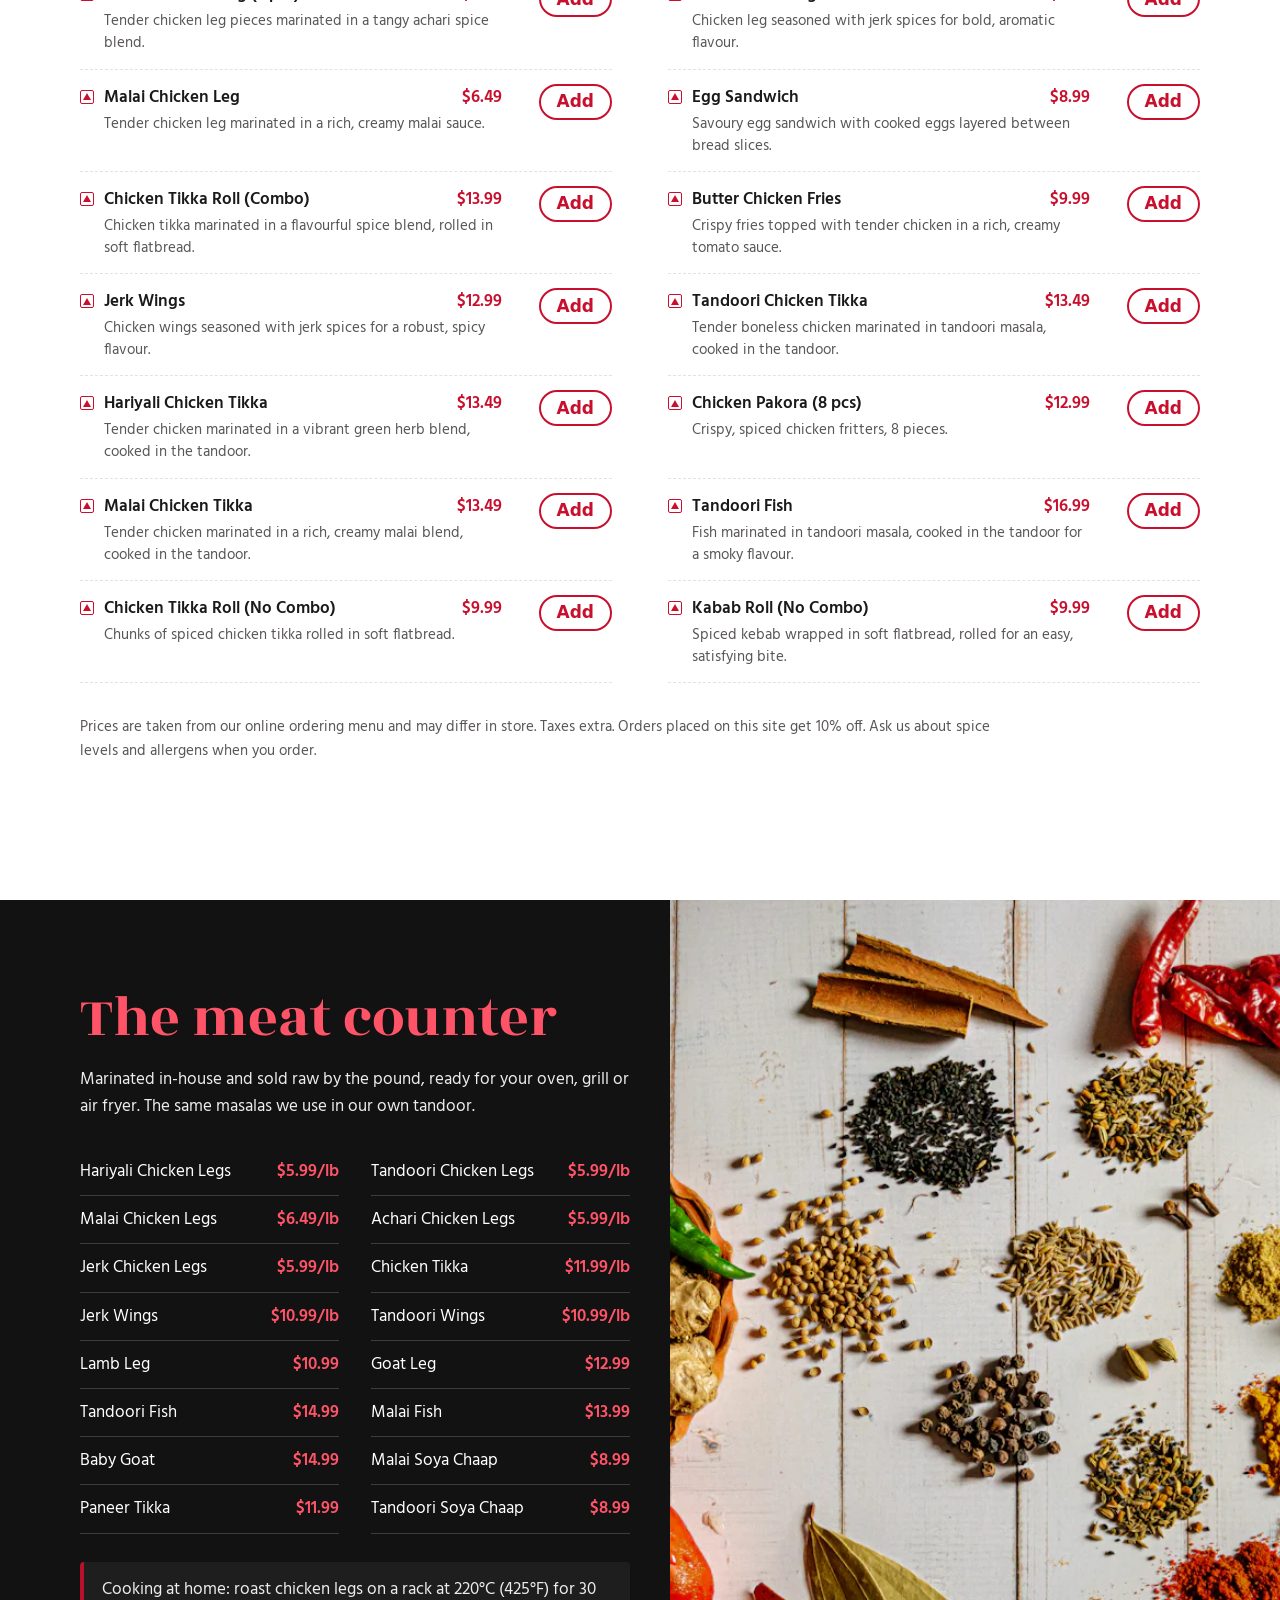
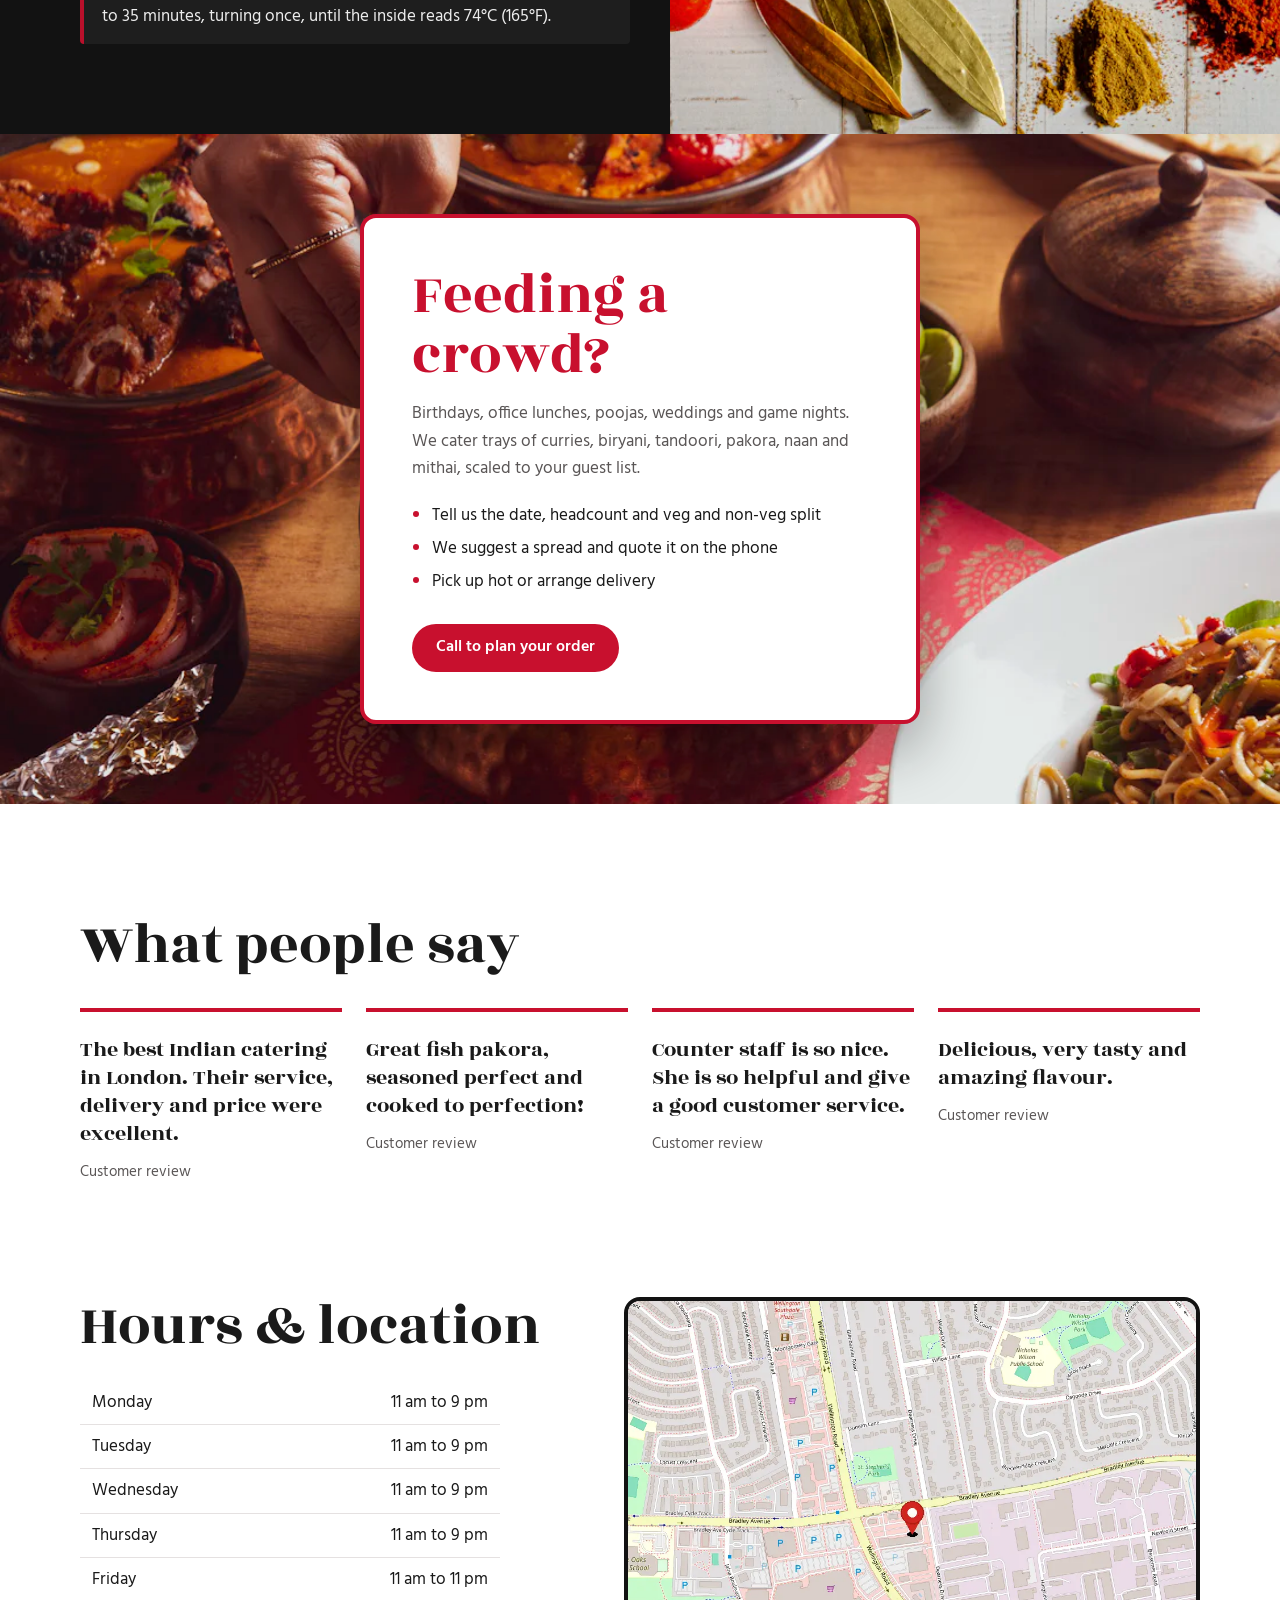
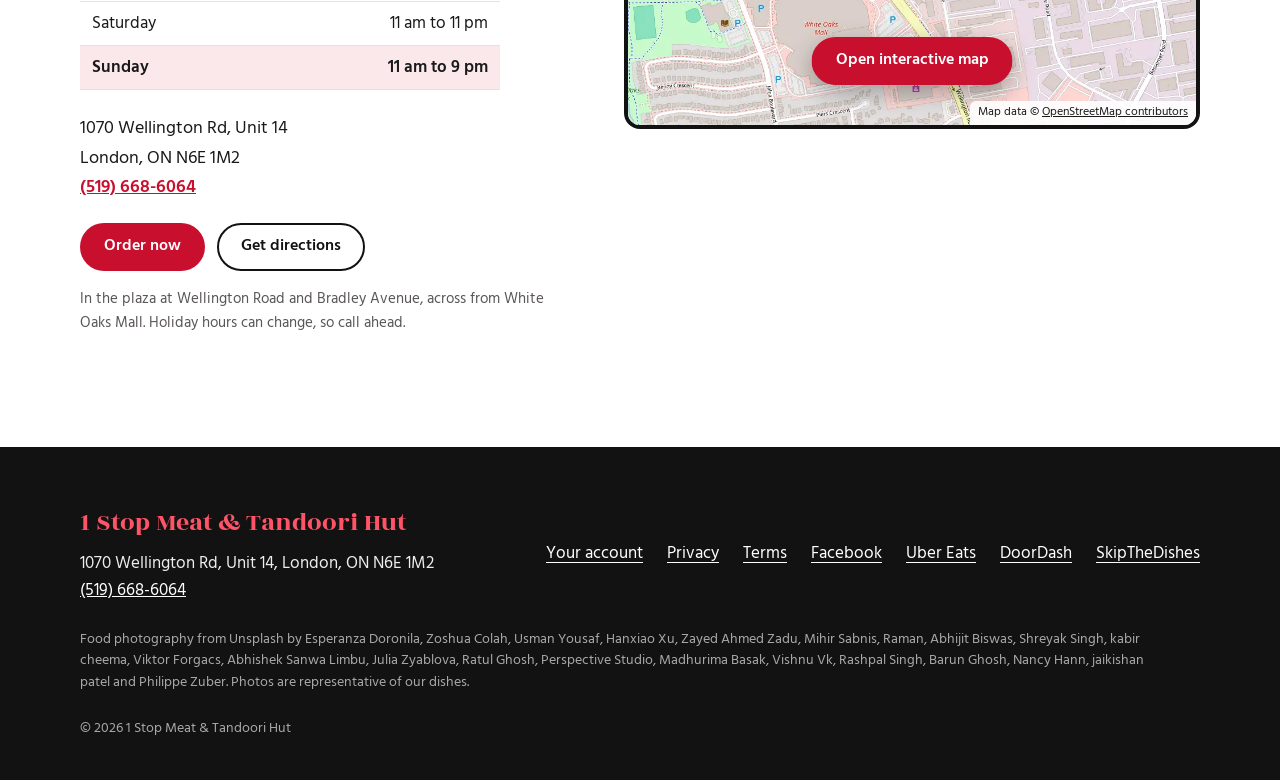
==== commit 7d4d3189: "Deploy Hardeepsk/tandoori-hut@10754a3af1" ====
--- a/index.html
+++ b/index.html
@@ -19,7 +19,7 @@
 <link rel="preconnect" href="https://fonts.gstatic.com" crossorigin>
 <link href="https://fonts.googleapis.com/css2?family=Hind:wght@400;500;600;700&family=Rozha+One&display=swap" rel="stylesheet">
 <link rel="preload" as="image" href="img/hero.webp" fetchpriority="high">
-<link rel="stylesheet" href="styles.css?v=23660a1f26">
+<link rel="stylesheet" href="styles.css?v=6f8b107fa8">
 <script type="application/ld+json">
 {
   "@context": "https://schema.org",
@@ -89,7 +89,7 @@
         <span class="h1-line">Tandoori Hut</span>
       </h1>
       <p class="lede">Smoky tandoori, rich Punjabi curries, biryani and chaat from our kitchen, plus fresh marinated chicken, goat and fish from our counter to cook at home.</p>
-      <p class="hero-offer">Order direct on this site and save 10% on pickup or delivery.</p>
+      <p class="hero-offer">Order direct on this site for pickup and save 10%.</p>
       <div class="hero-actions">
         <button class="btn btn-light" type="button" data-order>Order now</button>
         <a class="btn btn-ghost" href="tel:+15196686064">Call for pickup</a>
@@ -316,7 +316,7 @@
 <dialog class="order" data-order-dialog aria-labelledby="order-title">
   <form method="dialog">
     <h2 id="order-title">How do you want to order?</h2>
-    <p>Order direct for pickup or delivery and save 10%, or use your usual app.</p>
+    <p>Order direct for pickup and save 10%, or use your usual app for delivery.</p>
     <div class="order-links">
       <button class="order-direct" type="button" value="direct" data-direct><span>Order direct</span><small>Save 10%. Sign in with your phone.</small></button>
       <a href="https://www.ubereats.com/ca/store/1-stop-meat-&amp;-tandoori-hut/xAO4igT_UYuKqNkeJCR69Q" target="_blank" rel="noopener">Uber Eats</a>
@@ -347,6 +347,6 @@
   </div>
 </dialog>
 
-<script type="module" src="app.js?v=23660a1f26"></script>
+<script type="module" src="app.js?v=6f8b107fa8"></script>
 </body>
 </html>
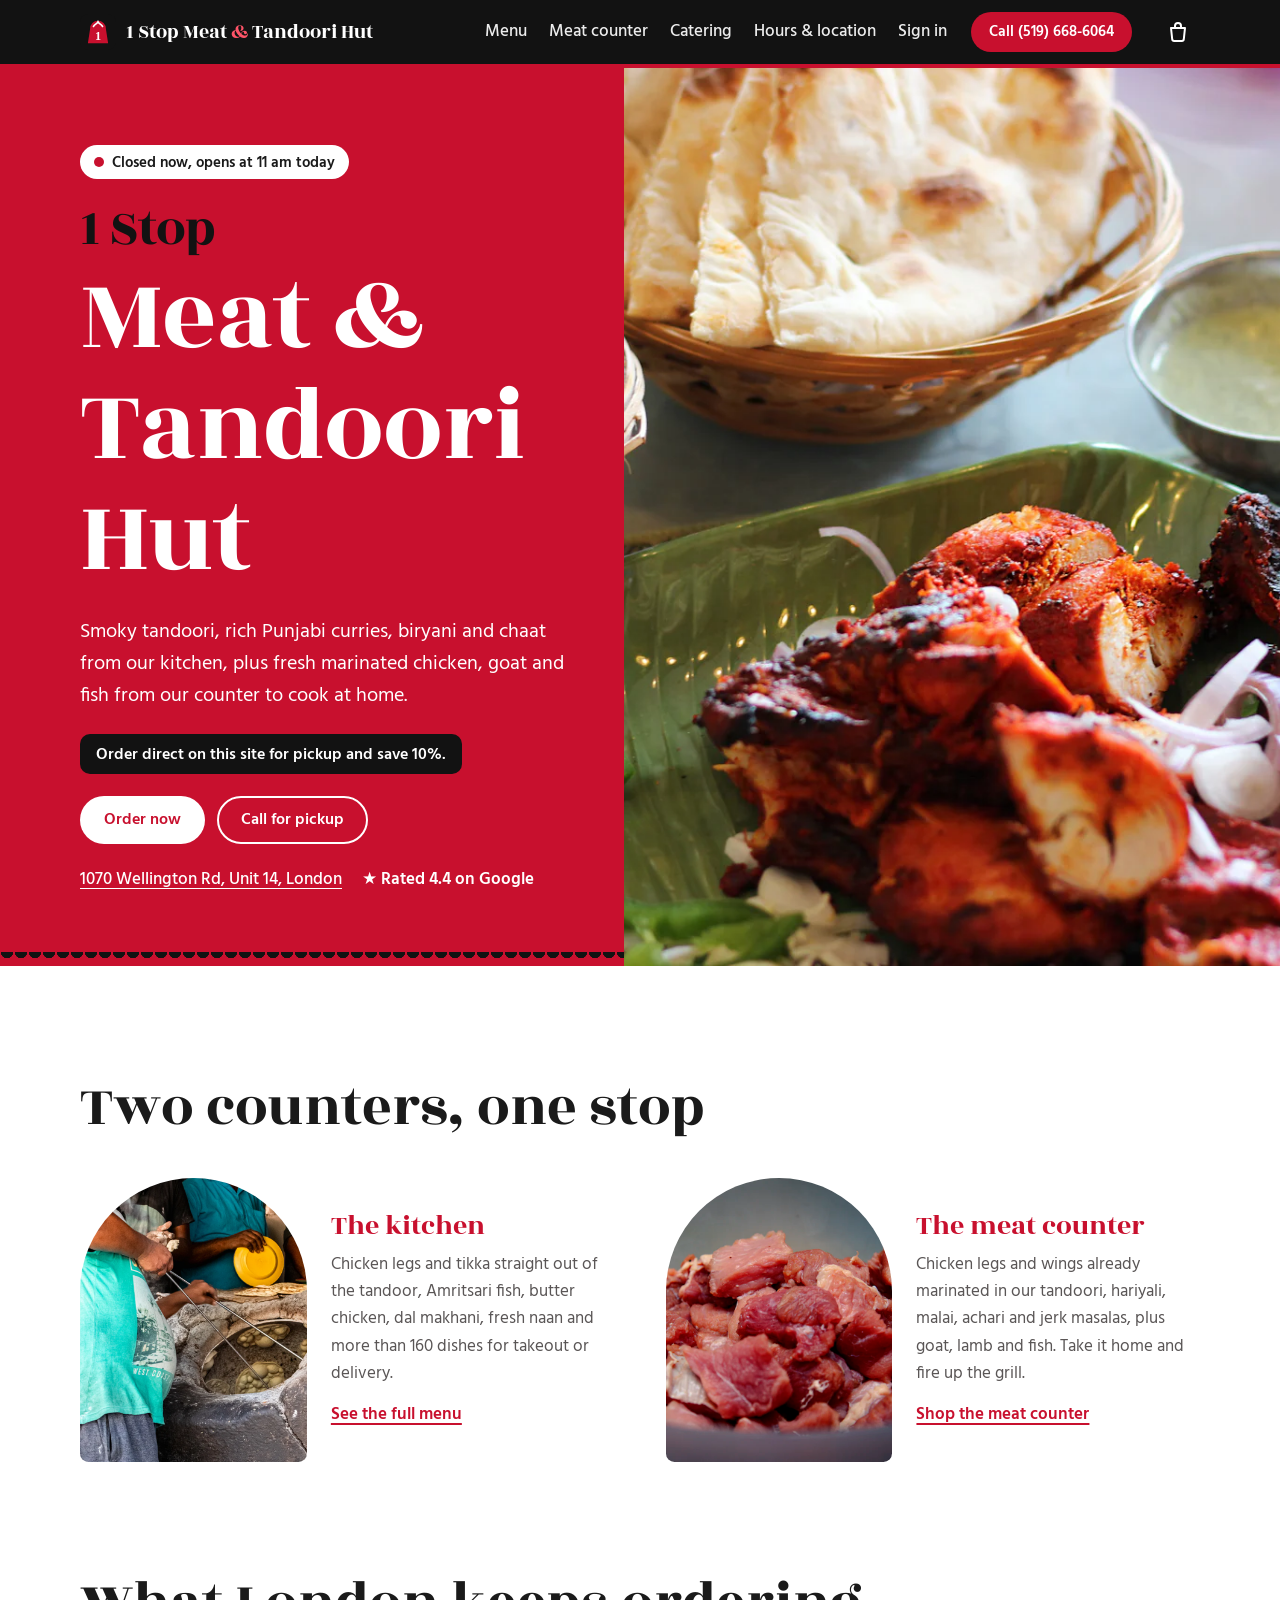
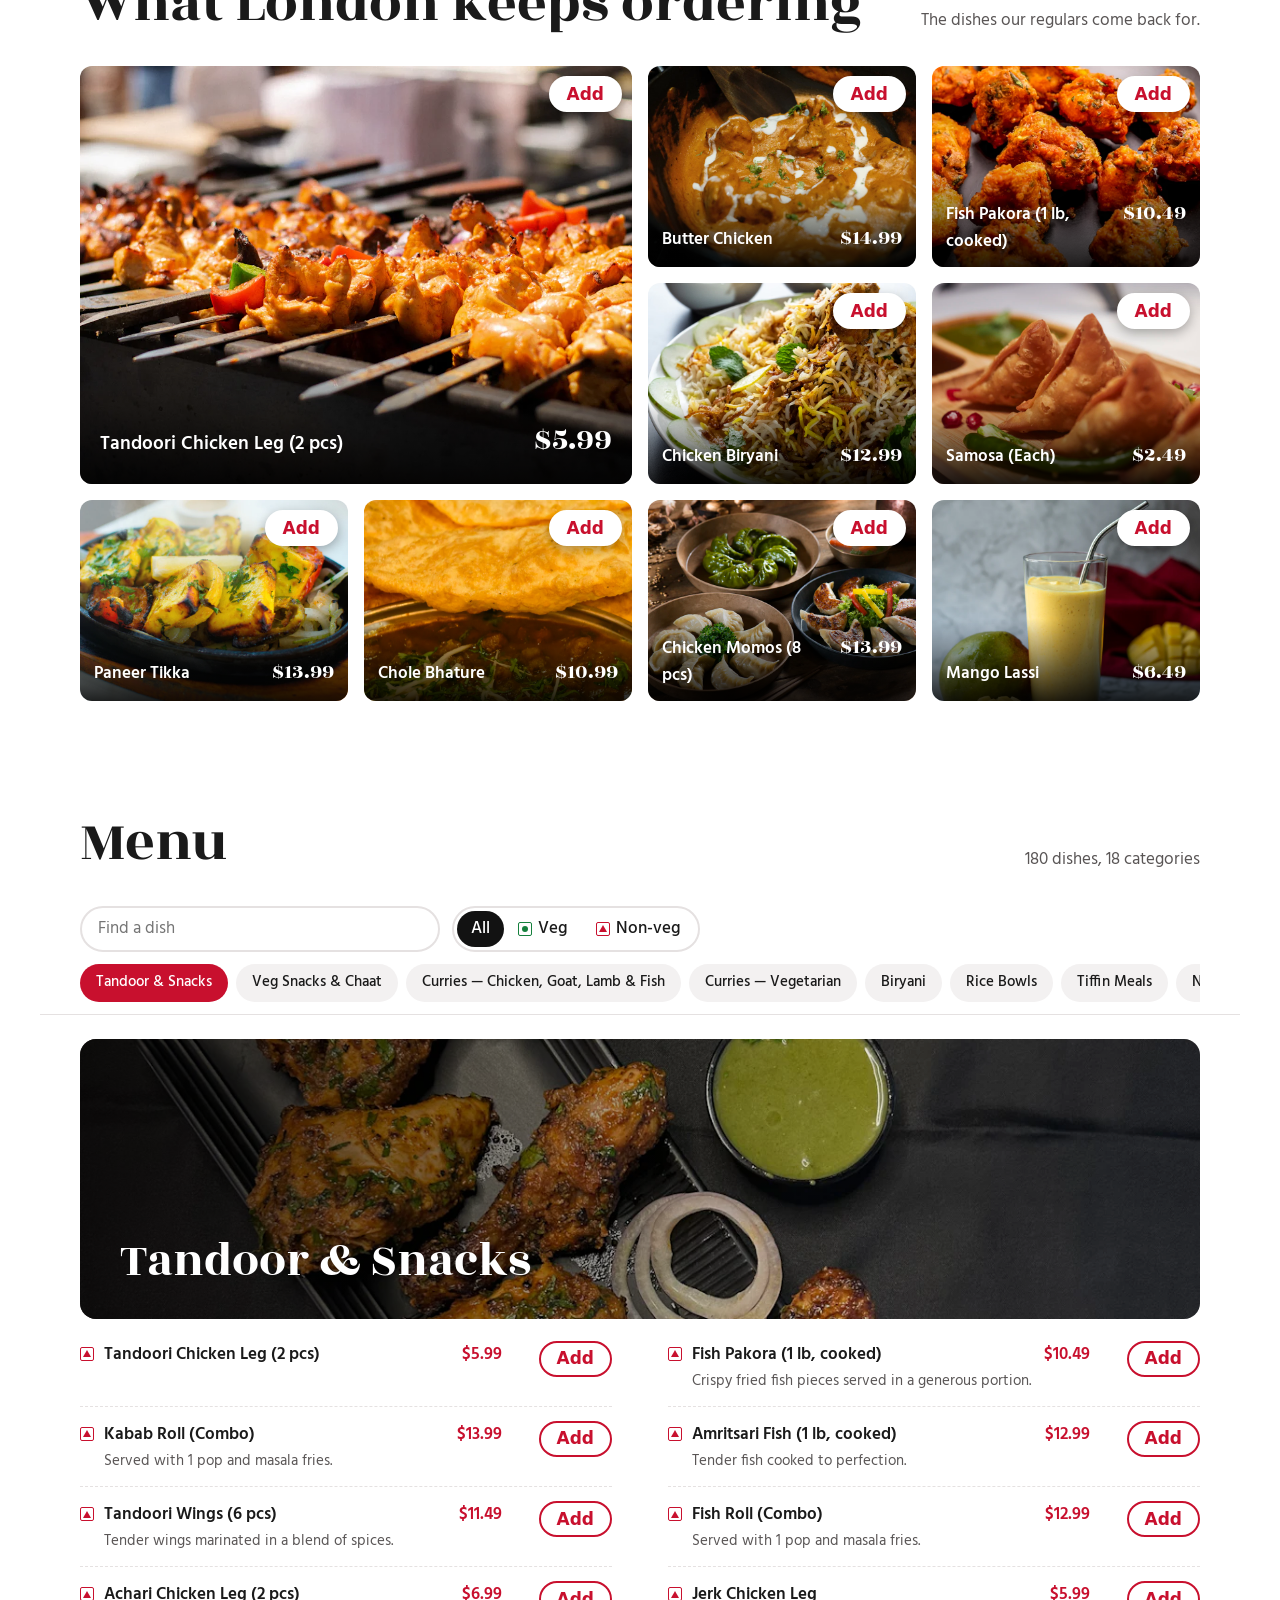
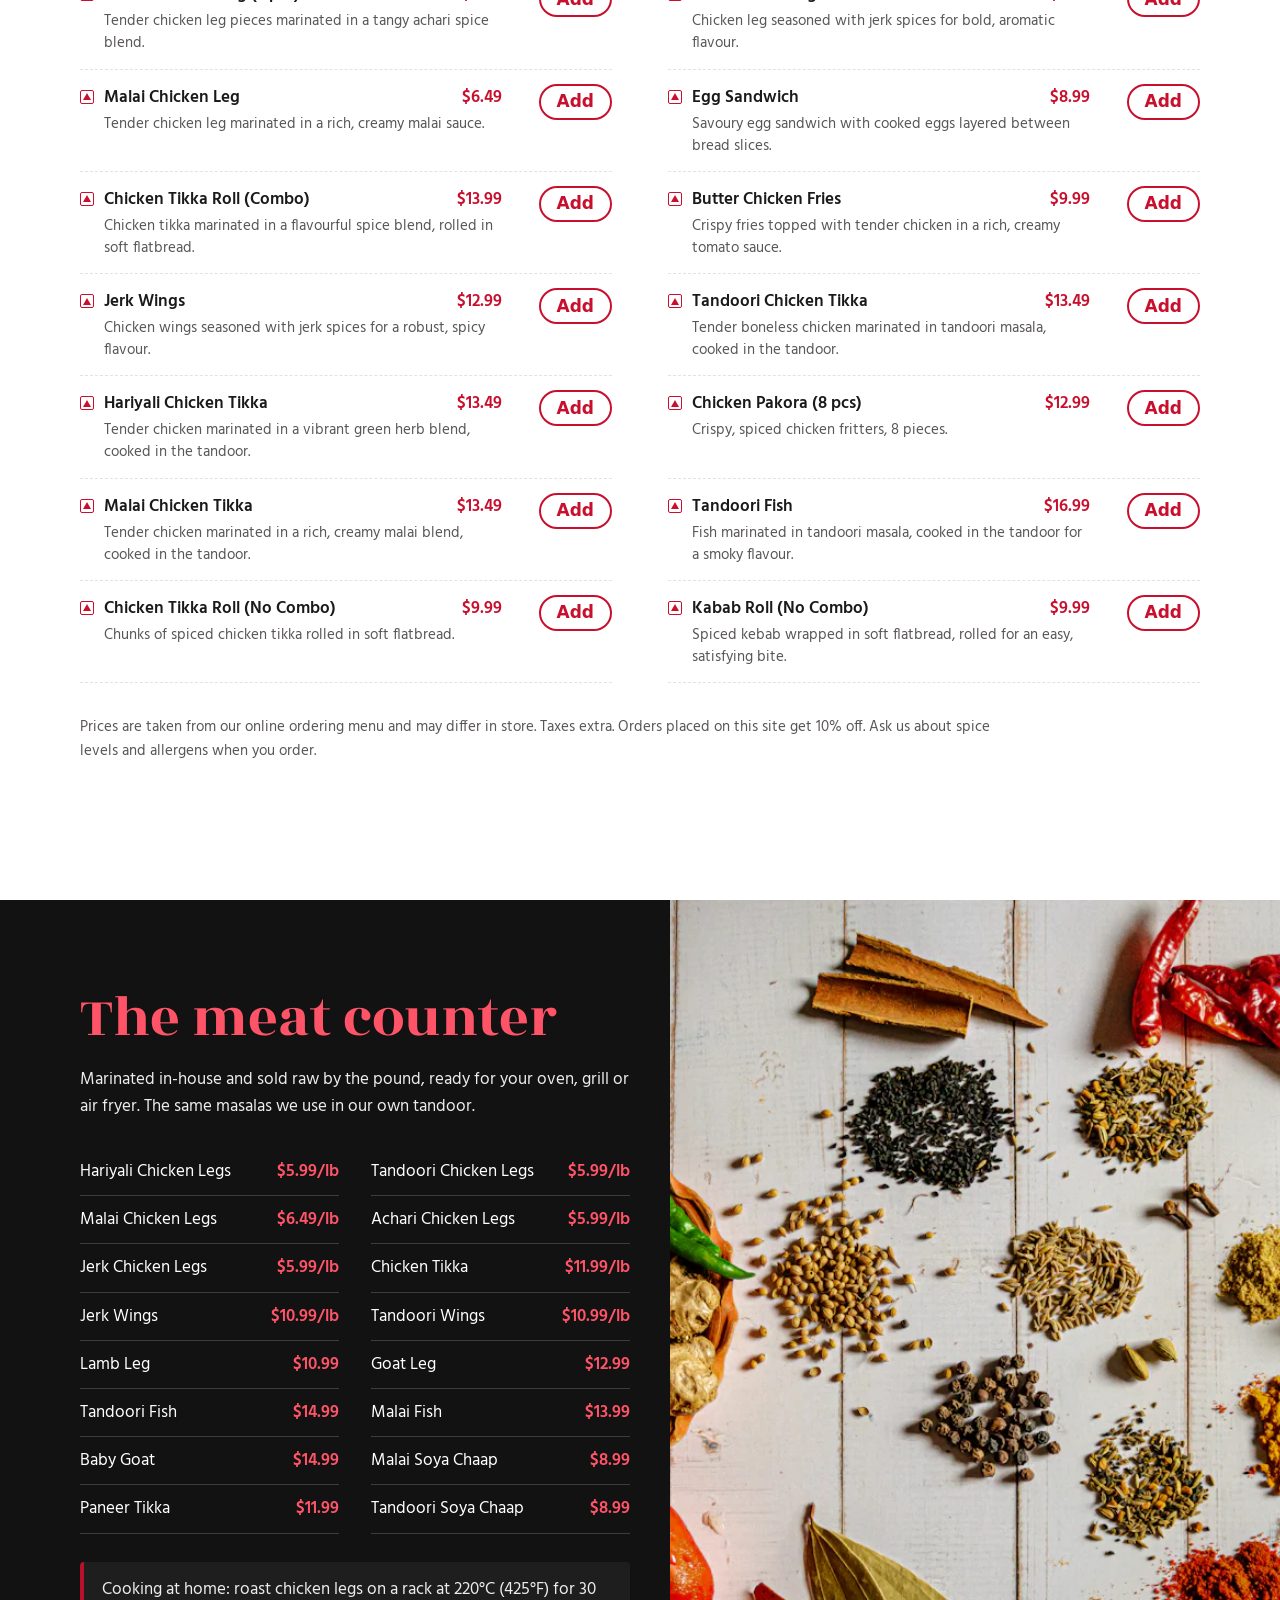
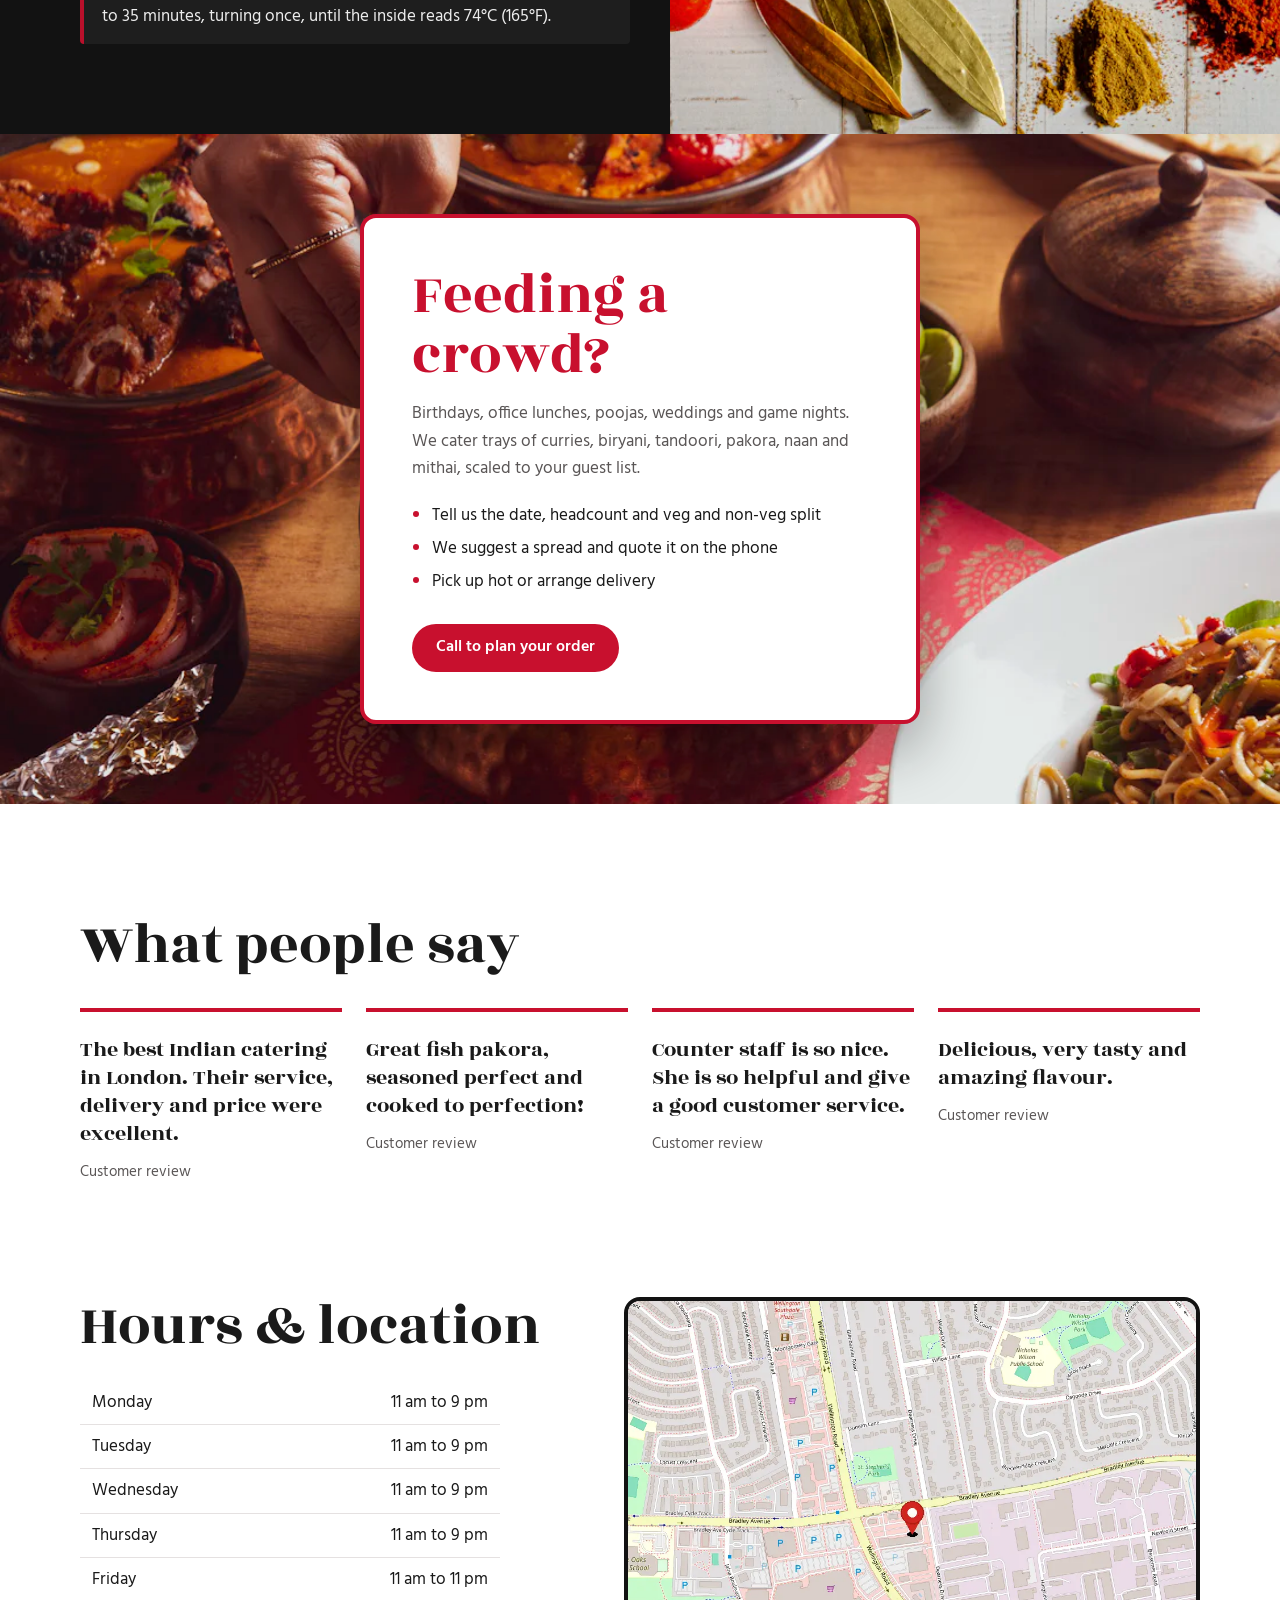
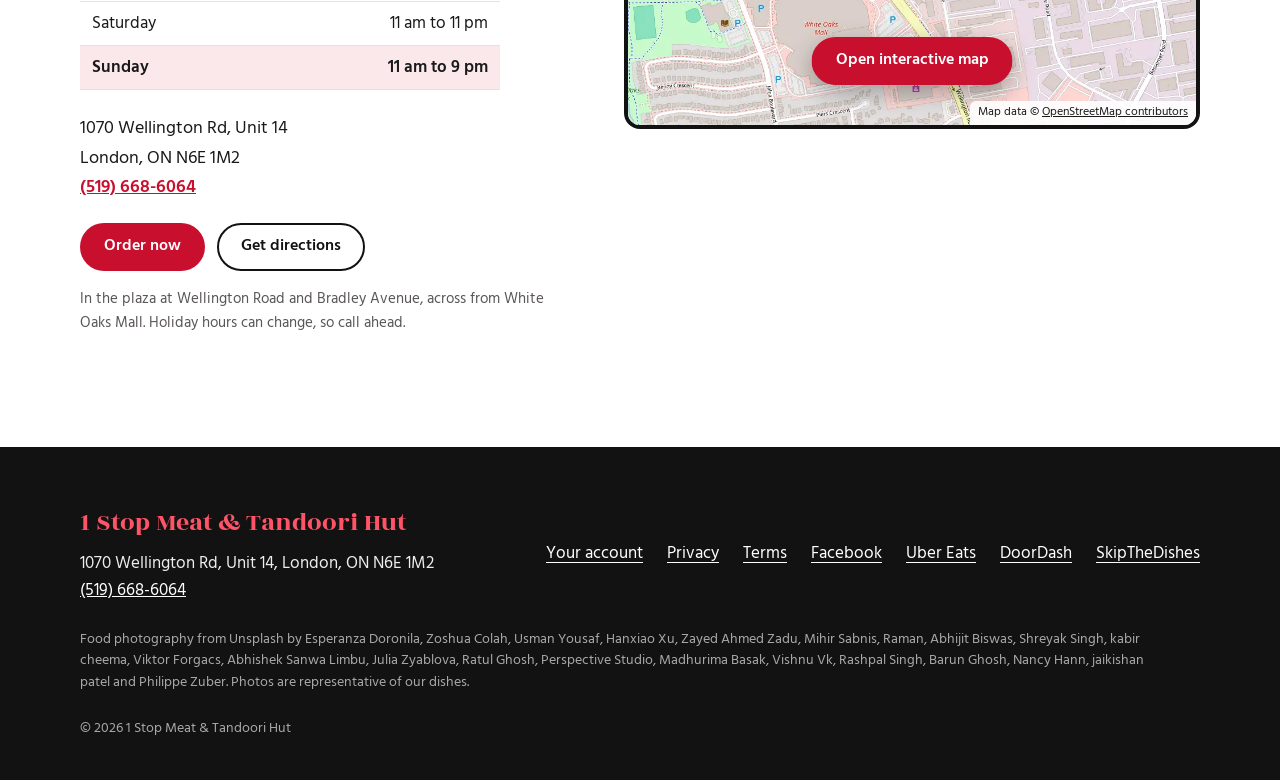
==== commit 635252ee: "Deploy Hardeepsk/tandoori-hut@4986664aac" ====
--- a/index.html
+++ b/index.html
@@ -19,7 +19,7 @@
 <link rel="preconnect" href="https://fonts.gstatic.com" crossorigin>
 <link href="https://fonts.googleapis.com/css2?family=Hind:wght@400;500;600;700&family=Rozha+One&display=swap" rel="stylesheet">
 <link rel="preload" as="image" href="img/hero.webp" fetchpriority="high">
-<link rel="stylesheet" href="styles.css?v=6f8b107fa8">
+<link rel="stylesheet" href="styles.css?v=637464b1ea">
 <script type="application/ld+json">
 {
   "@context": "https://schema.org",
@@ -347,6 +347,6 @@
   </div>
 </dialog>
 
-<script type="module" src="app.js?v=6f8b107fa8"></script>
+<script type="module" src="app.js?v=637464b1ea"></script>
 </body>
 </html>
--- a/styles.css
+++ b/styles.css
@@ -9,6 +9,8 @@
   --paper: #FFFFFF;
   --gray-soft: #F3F1F1;
   --line: #E5E1E1;
+  --green: #15803D;
+  --green-soft: #E7F4EC;
   --display: "Rozha One", Georgia, serif;
   --body: "Hind", system-ui, -apple-system, "Segoe UI", sans-serif;
   --wrap: 1200px;
@@ -117,7 +119,8 @@
   background: var(--paper); color: var(--ink); padding: 6px 14px 4px; border-radius: 999px; font-weight: 600; font-size: .95rem;
 }
 .status::before { content: ""; width: 10px; height: 10px; border-radius: 50%; background: var(--ink-soft); margin-top: -2px; }
-.status.is-open::before { background: var(--red); box-shadow: 0 0 0 3px var(--red-soft); }
+.status.is-open::before { background: var(--green); box-shadow: 0 0 0 3px var(--green-soft); }
+.status.is-closed::before { background: var(--red); }
 .hero-photo { margin: 0; position: relative; min-height: 320px; }
 .hero-photo img { position: absolute; inset: 0; width: 100%; height: 100%; object-fit: cover; }
 
@@ -170,8 +173,8 @@
 .diet button[aria-checked="true"] { background: var(--black); color: #fff; }
 .mark { display: inline-grid; place-items: center; width: 14px; height: 14px; border: 1.5px solid currentColor; border-radius: 2px; flex: none; background: #fff; }
 .mark::after { content: ""; }
-.mark-veg { color: var(--black); }
-.mark-veg::after { width: 6px; height: 6px; border-radius: 50%; background: var(--black); }
+.mark-veg { color: var(--green); }
+.mark-veg::after { width: 6px; height: 6px; border-radius: 50%; background: var(--green); }
 .mark-nonveg { color: var(--red); }
 .mark-nonveg::after { width: 0; height: 0; border-left: 4px solid transparent; border-right: 4px solid transparent; border-bottom: 7px solid var(--red); }
 .chips { display: flex; gap: 8px; overflow-x: auto; padding: 12px 0; scrollbar-width: none; -webkit-overflow-scrolling: touch; }
@@ -355,7 +358,7 @@
 .bill-row { display: flex; justify-content: space-between; gap: 16px; }
 .bill-row dt { color: var(--ink-soft); }
 .bill-row dd { margin: 0; font-variant-numeric: tabular-nums; font-weight: 500; }
-.bill-save dt, .bill-save dd { color: var(--red); font-weight: 600; }
+.bill-save dt, .bill-save dd { color: var(--green); font-weight: 600; }
 .bill-total { border-top: 2px solid var(--black); margin-top: 6px; padding-top: 10px; font-size: 1.2rem; }
 .bill-total dt, .bill-total dd { color: var(--ink); font-weight: 700; }
 .bill-note { color: var(--ink-soft); font-size: .9rem; margin-top: 8px; }
@@ -444,7 +447,7 @@
 .field > .field-error { margin: 0; padding: 8px 12px; font-size: .92rem; }
 .form-error:empty { display: none; }
 .form-error:focus { outline: none; }
-.form-ok { color: var(--ink); font-weight: 600; margin-top: 8px; }
+.form-ok { color: var(--green); font-weight: 600; margin-top: 8px; }
 .signin { display: grid; justify-items: start; }
 .signin .field { width: min(320px, 100%); }
 .signin-links { display: flex; flex-wrap: wrap; gap: 8px 20px; margin-top: 12px; }
@@ -454,7 +457,7 @@
 .demo-hint { background: var(--gray-soft); border-radius: 10px; padding: 10px 14px; margin-bottom: 14px; font-size: .95rem; }
 .demo-hint a { color: var(--red); font-weight: 600; }
 .notice { border-radius: 12px; padding: 14px 18px; margin-bottom: 20px; }
-.notice-ok { background: #fff; border: 2px solid var(--black); border-left-width: 6px; }
+.notice-ok { background: var(--green-soft); border-left: 6px solid var(--green); }
 .notice-warn { background: var(--red-soft); border-left: 6px solid var(--red); }
 .empty-state { display: grid; gap: 14px; justify-items: start; }
 
@@ -463,7 +466,7 @@
 .status-pill { display: inline-block; padding: 4px 12px 2px; border-radius: 999px; font-weight: 600; font-size: .9rem; background: var(--gray-soft); }
 .status-received { background: var(--red); color: #fff; }
 .status-accepted, .status-preparing { background: var(--black); color: #fff; }
-.status-ready, .status-out_for_delivery { background: var(--red-soft); color: var(--red-deep); box-shadow: inset 0 0 0 2px var(--red); }
+.status-ready, .status-out_for_delivery { background: var(--green); color: #fff; }
 .status-completed { background: #fff; color: var(--ink); box-shadow: inset 0 0 0 2px var(--ink); }
 .status-cancelled { background: var(--gray-soft); color: var(--ink-soft); text-decoration: line-through; }
 .progress { list-style: none; margin: 0 0 28px; padding: 0; display: grid; grid-template-columns: repeat(5, minmax(0, 1fr)); gap: 6px; counter-reset: step; }
@@ -471,6 +474,7 @@
 .progress li::before { content: ""; position: absolute; top: 0; left: 0; right: 0; height: 8px; border-radius: 999px; background: var(--line); }
 .progress .is-done::before { background: var(--black); }
 .progress .is-current::before { background: var(--red); }
+.progress-ready .is-current::before, .progress-out_for_delivery .is-current::before, .progress-completed .is-done::before, .progress-completed .is-current::before { background: var(--green); }
 .progress .is-current { color: var(--ink); font-weight: 700; }
 .order-cancelled { padding: 14px 18px; background: var(--gray-soft); border-radius: 12px; margin-bottom: 24px; }
 .order-grid { display: grid; grid-template-columns: repeat(2, minmax(0, 1fr)); gap: 20px; }
@@ -502,6 +506,7 @@
 .board-empty { color: var(--ink-soft); padding: 8px 4px; }
 .ticket { background: #fff; border-radius: 12px; padding: 14px; display: grid; gap: 8px; border-top: 6px solid var(--black); font-size: .98rem; }
 .ticket-received { border-top-color: var(--red); }
+.ticket-ready, .ticket-out_for_delivery { border-top-color: var(--green); }
 .ticket-head { display: flex; justify-content: space-between; align-items: center; gap: 8px; }
 .ticket-number { font-size: 1.3rem; }
 .ticket-customer { display: flex; flex-wrap: wrap; gap: 4px 12px; font-weight: 600; }
@@ -512,6 +517,7 @@
 .ticket-note { background: var(--red-soft); border-radius: 8px; padding: 8px 10px; font-weight: 600; }
 .ticket-total { color: var(--ink-soft); }
 .ticket-total strong { color: var(--ink); }
+.is-paid { color: var(--green); font-weight: 600; }
 .ticket-actions { display: flex; flex-wrap: wrap; gap: 8px; }
 
 .footer-slim .footer-inner { padding: 28px var(--gutter); grid-template-columns: 1fr; gap: 6px; }
